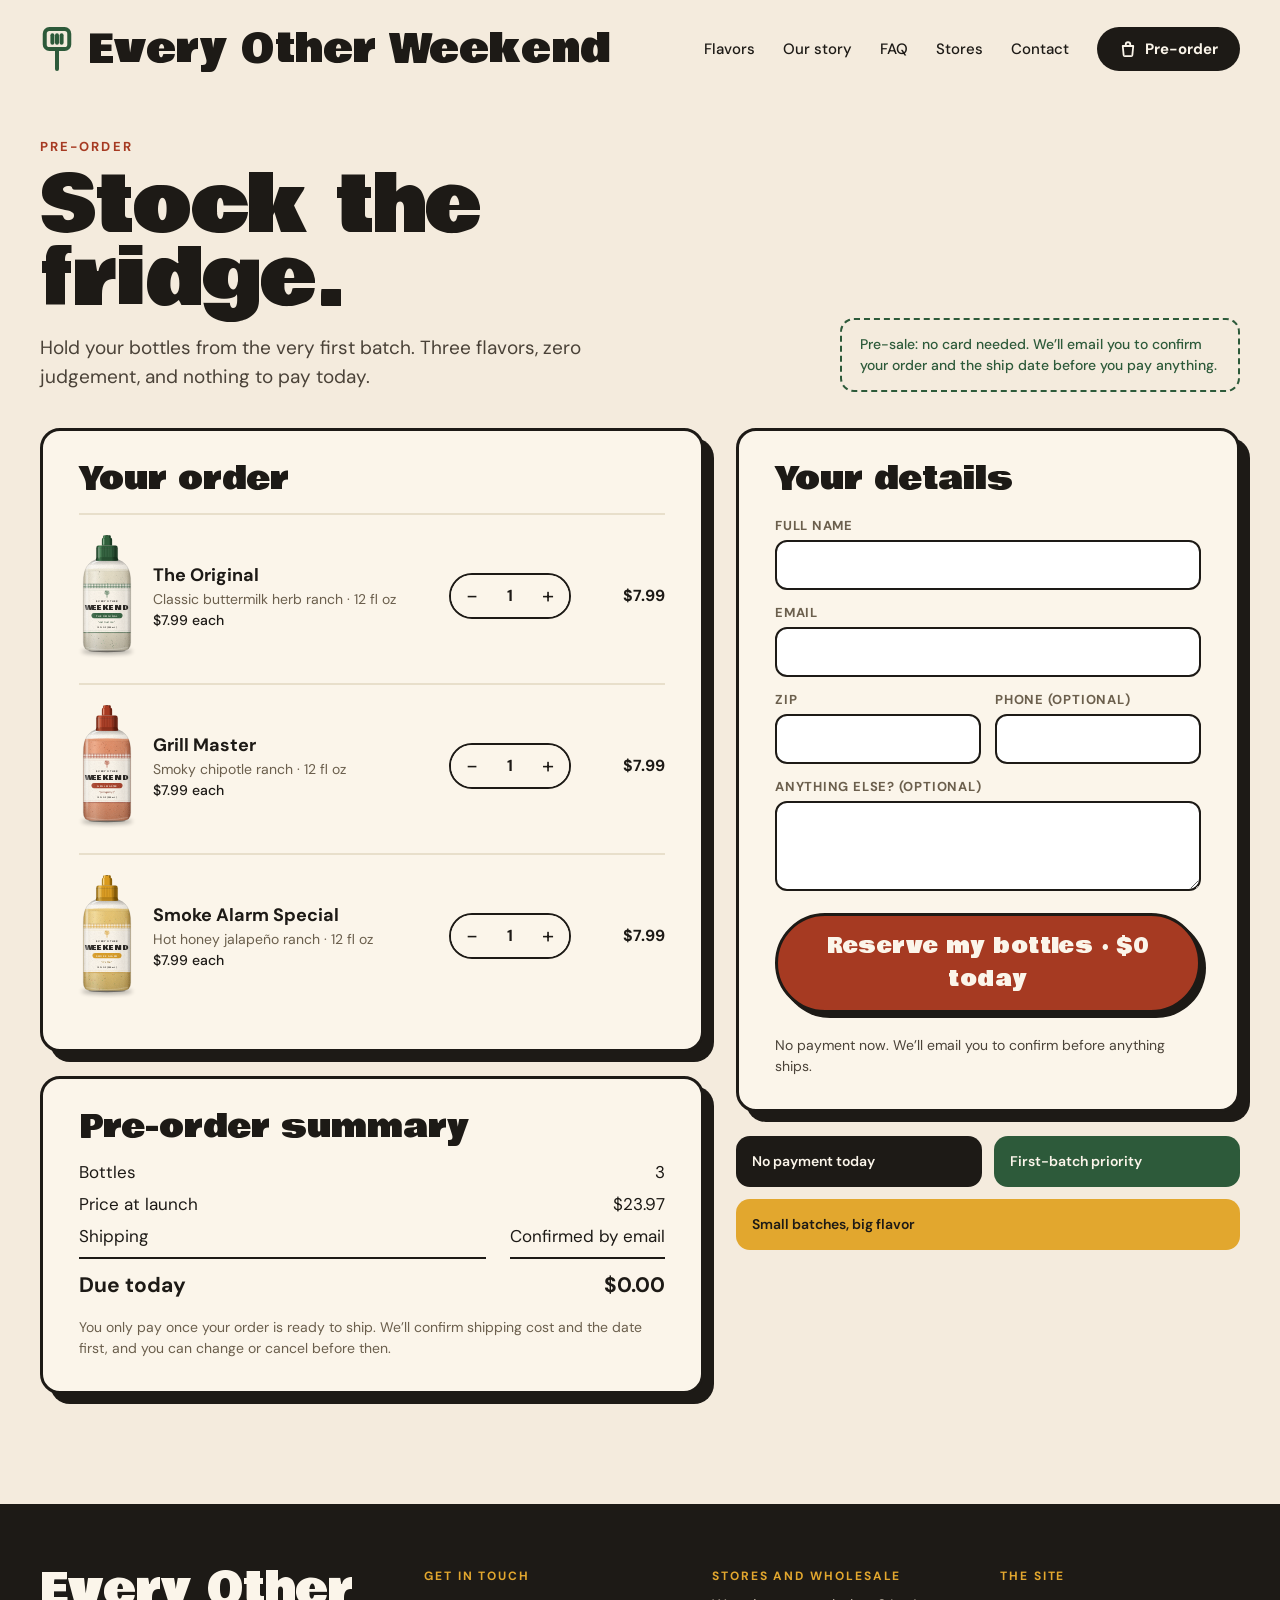
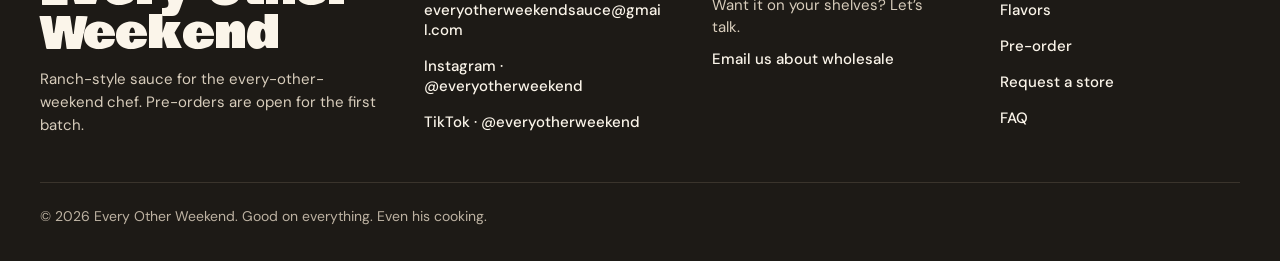
==== preorder.html @ 279afe62 "Add Every Other Weekend pre-sale website Static home, pre-order and request-a-store pages. Forms sen" ====
<!doctype html>
<html lang="en">
<head>
<meta charset="utf-8">
<meta name="viewport" content="width=device-width, initial-scale=1">
<title>Pre-order — Every Other Weekend</title>
<meta name="description" content="Every Other Weekend: a ranch-style sauce for the every-other-weekend chef. Three flavors, pre-orders open.">
<meta property="og:title" content="Pre-order — Every Other Weekend">
<meta property="og:description" content="Every Other Weekend: a ranch-style sauce for the every-other-weekend chef. Three flavors, pre-orders open.">
<meta property="og:type" content="website">
<meta name="theme-color" content="#F4EBDD">
<link rel="preconnect" href="https://fonts.googleapis.com">
<link rel="preconnect" href="https://fonts.gstatic.com" crossorigin="anonymous">
<link href="https://fonts.googleapis.com/css2?family=Bowlby+One&amp;family=DM+Sans:ital,wght@0,400;0,500;0,700;1,400;1,500&amp;display=swap" rel="stylesheet">
<style>
body{margin:0;background:#F4EBDD}
footer a:hover{text-decoration:underline}
a{color:#1D1A16}a:hover{color:#A63A22}
input:focus,button:focus-visible,a:focus-visible{outline:3px solid #1D1A16;outline-offset:3px}
.cta{transition:transform .2s ease,box-shadow .2s ease}
.cta:hover{transform:translateY(-2px)}
@media (prefers-reduced-motion:reduce){.cta{transition:none}}
.opt{transition:transform .2s ease,box-shadow .2s ease,border-color .2s ease}
.opt:hover{transform:translateY(-2px)}
.step{width:42px;height:42px;border:0;background:#FBF5EA;font:inherit;font-size:22px;line-height:1;cursor:pointer;color:#1D1A16}
.step:hover{background:#EFE5D2}
.field{display:flex;flex-direction:column;gap:6px;min-width:0}
.field span{font-size:13px;font-weight:700;letter-spacing:.06em;text-transform:uppercase;color:#6B5F4D}
.field textarea{min-height:90px;padding:12px 16px;border:2px solid #1D1A16;border-radius:12px;background:#FFFFFF;font:inherit;font-size:16px;color:#1D1A16;width:100%;box-sizing:border-box;resize:vertical}
.field input{min-height:50px;padding:0 16px;border:2px solid #1D1A16;border-radius:12px;background:#FFFFFF;font:inherit;font-size:16px;color:#1D1A16;width:100%;box-sizing:border-box}
@media (prefers-reduced-motion:reduce){.opt{transition:none}}
</style>
<style>[data-if]{display:contents}[data-if][hidden],[data-fallback][hidden]{display:none!important}button[disabled]{cursor:progress}</style>
</head>
<body>
<div data-eow style="font-family: 'DM Sans', system-ui, sans-serif; color: #1D1A16; background: #F4EBDD; width: 100%; overflow-x: hidden">
<header style="background: #F4EBDD">
<nav aria-label="Main" style="max-width: 1200px; margin: 0 auto; padding: 26px 24px; display: flex; flex-wrap: wrap; align-items: center; justify-content: space-between; gap: 16px">
<a href="index.html" style="text-decoration: none; display: flex; align-items: center; gap: 14px">
<svg width="34" height="46" viewBox="0 0 22 30" aria-hidden="true" fill="none" stroke="#2D5A3A" stroke-width="2.6" stroke-linecap="round"><rect x="3" y="2" width="16" height="13" rx="3"></rect><line x1="8" y1="6" x2="8" y2="11"></line><line x1="11" y1="6" x2="11" y2="11"></line><line x1="14" y1="6" x2="14" y2="11"></line><line x1="11" y1="15" x2="11" y2="28"></line></svg>
<span style="font-family: 'Bowlby One', 'Arial Black', sans-serif; font-size: clamp(26px, 3.2vw, 40px); line-height: 1; letter-spacing: 0.01em; color: #1D1A16">Every Other Weekend</span>
</a>
<div style="display: flex; flex-wrap: wrap; align-items: center; gap: 8px 28px; font-weight: 500; font-size: 15px">
<a href="index.html#flavors" style="text-decoration: none; padding: 10px 0">Flavors</a><a href="index.html#story" style="text-decoration: none; padding: 10px 0">Our story</a><a href="index.html#faq" style="text-decoration: none; padding: 10px 0">FAQ</a><a href="stores.html" style="text-decoration: none; padding: 10px 0">Stores</a><a href="index.html#contact" style="text-decoration: none; padding: 10px 0">Contact</a>
<a href="preorder.html" class="cta" style="text-decoration: none; display: inline-flex; align-items: center; gap: 8px; min-height: 44px; box-sizing: border-box; padding: 10px 22px; background: #1D1A16; color: #FBF5EA; border-radius: 999px; font-weight: 700"><svg width="18" height="18" viewBox="0 0 24 24" aria-hidden="true" fill="none" stroke="currentColor" stroke-width="2.4" stroke-linecap="round" stroke-linejoin="round"><path d="M5 8h14l-1.2 12.2a1.5 1.5 0 0 1-1.5 1.3H7.7a1.5 1.5 0 0 1-1.5-1.3z"></path><path d="M9 8V6a3 3 0 0 1 6 0v2"></path></svg>Pre-order</a>
</div>
</nav>
</header>
<section style="max-width: 1200px; margin: 0 auto; padding: 40px 24px 24px; display: flex; flex-wrap: wrap; align-items: flex-end; justify-content: space-between; gap: 24px 40px">
<div style="flex: 1 1 520px; min-width: 0; display: flex; flex-direction: column; gap: 16px">
<p style="margin: 0; font-size: 13px; font-weight: 700; letter-spacing: 0.16em; text-transform: uppercase; color: #A63A22">Pre-order</p>
<h1 style="margin: 0; font-family: 'Bowlby One', 'Arial Black', sans-serif; font-weight: 400; font-size: clamp(48px, 6vw, 84px); line-height: 0.95; letter-spacing: -0.01em">Stock the fridge.</h1>
<p style="margin: 0; font-size: 19px; line-height: 1.55; color: #4A4238; max-width: 34rem">Hold your bottles from the very first batch. Three flavors, zero judgement, and nothing to pay today.</p>
</div>
<p style="margin: 0; flex: 0 1 360px; padding: 14px 18px; border: 2px dashed #2D5A3A; border-radius: 14px; font-size: 14px; line-height: 1.5; color: #2D5A3A; font-weight: 500">Pre-sale: no card needed. We’ll email you to confirm your order and the ship date before you pay anything.</p>
</section>

<div data-if="placed">
<section style="max-width: 780px; margin: 0 auto; padding: 24px 24px 120px">
<div style="background: #FBF5EA; border: 3px solid #1D1A16; border-radius: 20px; box-shadow: 10px 10px 0 #1D1A16; padding: 48px 40px; display: flex; flex-direction: column; align-items: center; gap: 18px; text-align: center">
<span style="width: 72px; height: 72px; border-radius: 50%; background: #2D5A3A; display: grid; place-items: center"><svg width="36" height="36" viewBox="0 0 24 24" aria-hidden="true" fill="none" stroke="#FBF5EA" stroke-width="3" stroke-linecap="round" stroke-linejoin="round"><path d="M5 12.5l4.5 4.5L19 7.5"></path></svg></span>
<p style="margin: 0; font-size: 13px; font-weight: 700; letter-spacing: 0.16em; text-transform: uppercase; color: #A63A22">Pre-order <span data-t="orderNo"></span></p>
<h2 style="margin: 0; font-family: 'Bowlby One', 'Arial Black', sans-serif; font-weight: 400; font-size: clamp(36px, 4.6vw, 56px); line-height: 1">Your bottles are on hold.</h2>
<p style="margin: 0; font-size: 18px; line-height: 1.6; color: #4A4238; max-width: 34rem">We’re holding <span data-t="summary"></span> for you<span data-t="nComma"></span>. We’ll email you to confirm your order and ship date before you pay anything.</p>
<p style="margin: 0; font-size: 22px; font-weight: 700; font-variant-numeric: tabular-nums"><span data-t="subtotal"></span> at launch · $0.00 today</p>
<p style="margin: 0; font-size: 16px; line-height: 1.6; color: #4A4238; max-width: 34rem">Questions? Email <a href="mailto:everyotherweekendsauce@gmail.com?subject=Pre-order" style="font-weight: 700; overflow-wrap: anywhere">everyotherweekendsauce@gmail.com</a> with what you’d like, or DM <a href="https://www.instagram.com/everyotherweekend/" target="_blank" rel="noopener" style="font-weight: 700">@everyotherweekend</a>.</p>
<div style="display: flex; flex-wrap: wrap; justify-content: center; gap: 12px; padding-top: 8px">
<button type="button" data-click="editOrder" style="display: inline-flex; align-items: center; justify-content: center; min-height: 48px; padding: 10px 24px; box-sizing: border-box; border: 2px solid #1D1A16; border-radius: 999px; background: transparent; color: #1D1A16; font: inherit; font-weight: 700; font-size: 16px; text-decoration: none; cursor: pointer">Change my order</button>
<a href="index.html" class="cta" style="display: inline-flex; align-items: center; justify-content: center; min-height: 48px; padding: 10px 24px; box-sizing: border-box; border: 2px solid #1D1A16; border-radius: 999px; background: transparent; color: #1D1A16; font: inherit; font-weight: 700; font-size: 16px; text-decoration: none; cursor: pointer">Back to the sauces</a>
</div>
</div>
</section>
</div>

<div data-if="notPlaced">
<section style="max-width: 1200px; margin: 0 auto; padding: 12px 24px 110px; display: flex; flex-wrap: wrap; gap: 32px; align-items: flex-start">
<div style="flex: 1 1 560px; min-width: 0; display: flex; flex-direction: column; gap: 24px">

<div style="background: #FBF5EA; border: 3px solid #1D1A16; border-radius: 20px; box-shadow: 10px 10px 0 #1D1A16; padding: 32px 36px; display: flex; flex-direction: column; gap: 6px">
<h2 style="margin: 0 0 12px; font-family: 'Bowlby One', 'Arial Black', sans-serif; font-weight: 400; font-size: 32px; line-height: 1">Your order</h2>
<div data-if="empty"><p style="margin: 0; padding: 18px 0; font-size: 17px; color: #4A4238; border-top: 2px solid #E8DFCB">Your cart is empty. Add a flavor below and we’ll take it from there.</p></div>
<div data-if="has1">
<div style="display: flex; flex-wrap: wrap; gap: 18px; align-items: center; padding: 18px 0; border-top: 2px solid #E8DFCB">
<div style="flex: none; width: 56px"><svg width="56" height="121" viewBox="0 0 240 520" role="img" aria-label="Every Other Weekend The Original bottle" style="overflow: visible">
<defs>
<linearGradient id="capc1" x1="0" x2="1"><stop offset="0" stop-color="#1A3A23"></stop><stop offset="0.16" stop-color="#4E8A5C"></stop><stop offset="0.3" stop-color="#2F5E3B"></stop><stop offset="0.7" stop-color="#2F5E3B"></stop><stop offset="0.86" stop-color="#1A3A23"></stop><stop offset="1" stop-color="#1A3A23"></stop></linearGradient>
<linearGradient id="sauc1" x1="0" x2="1"><stop offset="0" stop-color="#B5AA8C"></stop><stop offset="0.13" stop-color="#E3DBC3"></stop><stop offset="0.28" stop-color="#F4EFE0"></stop><stop offset="0.48" stop-color="#E3DBC3"></stop><stop offset="0.8" stop-color="#E3DBC3"></stop><stop offset="1" stop-color="#B5AA8C"></stop></linearGradient>
<linearGradient id="sauvc1" x1="0" x2="0" y1="0" y2="1"><stop offset="0" stop-color="#000000" stop-opacity="0"></stop><stop offset="0.72" stop-color="#000000" stop-opacity="0.05"></stop><stop offset="1" stop-color="#000000" stop-opacity="0.2"></stop></linearGradient>
<linearGradient id="airc1" x1="0" x2="1"><stop offset="0" stop-color="#FFFFFF" stop-opacity="0.26"></stop><stop offset="0.28" stop-color="#FFFFFF" stop-opacity="0.4"></stop><stop offset="0.55" stop-color="#FFFFFF" stop-opacity="0.08"></stop><stop offset="1" stop-color="#FFFFFF" stop-opacity="0.22"></stop></linearGradient>
<linearGradient id="curvec1" x1="0" x2="1"><stop offset="0" stop-color="#000000" stop-opacity="0.36"></stop><stop offset="0.1" stop-color="#000000" stop-opacity="0.08"></stop><stop offset="0.22" stop-color="#FFFFFF" stop-opacity="0.06"></stop><stop offset="0.34" stop-color="#FFFFFF" stop-opacity="0"></stop><stop offset="0.6" stop-color="#000000" stop-opacity="0"></stop><stop offset="0.86" stop-color="#000000" stop-opacity="0.09"></stop><stop offset="1" stop-color="#000000" stop-opacity="0.44"></stop></linearGradient>
<linearGradient id="hic1" x1="0" x2="0" y1="0" y2="1"><stop offset="0" stop-color="#FFFFFF" stop-opacity="0"></stop><stop offset="0.12" stop-color="#FFFFFF" stop-opacity="0.85"></stop><stop offset="0.8" stop-color="#FFFFFF" stop-opacity="0.55"></stop><stop offset="1" stop-color="#FFFFFF" stop-opacity="0"></stop></linearGradient>
<linearGradient id="capshc1" x1="0" x2="0" y1="0" y2="1"><stop offset="0" stop-color="#000000" stop-opacity="0.34"></stop><stop offset="1" stop-color="#000000" stop-opacity="0"></stop></linearGradient>
<linearGradient id="labc1" x1="0" x2="1"><stop offset="0" stop-color="#000000" stop-opacity="0.2"></stop><stop offset="0.09" stop-color="#000000" stop-opacity="0"></stop><stop offset="0.88" stop-color="#000000" stop-opacity="0"></stop><stop offset="1" stop-color="#000000" stop-opacity="0.24"></stop></linearGradient>
<pattern id="gingc1" width="12" height="12" patternUnits="userSpaceOnUse"><rect width="12" height="12" fill="#FBF5EA"></rect><rect width="6" height="12" fill="#2F5E3B" opacity="0.45"></rect><rect width="12" height="6" fill="#2F5E3B" opacity="0.45"></rect></pattern>
<clipPath id="bodyc1"><path d="M86 112 L154 112 C206 120 222 160 222 212 L222 470 Q222 506 186 506 L54 506 Q18 506 18 470 L18 212 C18 160 34 120 86 112 Z"></path></clipPath>
<filter id="shc1" x="-50%" y="-50%" width="200%" height="200%"><feGaussianBlur stdDeviation="9"></feGaussianBlur></filter>
<filter id="sh2c1" x="-50%" y="-50%" width="200%" height="200%"><feGaussianBlur stdDeviation="3"></feGaussianBlur></filter>
<filter id="grainc1" x="0" y="0" width="100%" height="100%"><feTurbulence type="fractalNoise" baseFrequency="0.9" numOctaves="2" seed="7"></feTurbulence><feColorMatrix type="saturate" values="0"></feColorMatrix><feComponentTransfer><feFuncA type="linear" slope="0.16"></feFuncA></feComponentTransfer></filter>
</defs>
<ellipse cx="120" cy="509" rx="110" ry="12" fill="#000000" opacity="0.3" filter="url(#shc1)"></ellipse>
<ellipse cx="120" cy="506" rx="80" ry="6" fill="#000000" opacity="0.42" filter="url(#sh2c1)"></ellipse>
<g clip-path="url(#bodyc1)">
<rect x="0" y="100" width="240" height="420" fill="url(#airc1)"></rect>
<rect x="0" y="158" width="240" height="362" fill="url(#sauc1)"></rect>
<rect x="0" y="158" width="240" height="362" fill="url(#sauvc1)"></rect>
<ellipse cx="97.7" cy="220.1" rx="1.3" ry="0.8" transform="rotate(36 97.7 220.1)" fill="#5E8A69" opacity="0.6"></ellipse><ellipse cx="159.7" cy="211.5" rx="1.6" ry="0.8" transform="rotate(-44 159.7 211.5)" fill="#5E8A69" opacity="0.56"></ellipse><ellipse cx="37.2" cy="496.5" rx="1.3" ry="0.7" transform="rotate(-38 37.2 496.5)" fill="#5E8A69" opacity="0.36"></ellipse><ellipse cx="76.2" cy="484.2" rx="1.3" ry="1.0" transform="rotate(61 76.2 484.2)" fill="#5E8A69" opacity="0.55"></ellipse><ellipse cx="107.8" cy="473.5" rx="1.8" ry="1.2" transform="rotate(51 107.8 473.5)" fill="#5E8A69" opacity="0.61"></ellipse><ellipse cx="125.5" cy="200.7" rx="1.1" ry="0.8" transform="rotate(50 125.5 200.7)" fill="#5E8A69" opacity="0.62"></ellipse><ellipse cx="148.2" cy="494.0" rx="2.1" ry="1.4" transform="rotate(-31 148.2 494.0)" fill="#5E8A69" opacity="0.59"></ellipse><ellipse cx="160.3" cy="446.2" rx="1.4" ry="0.8" transform="rotate(-53 160.3 446.2)" fill="#5E8A69" opacity="0.56"></ellipse><ellipse cx="36.4" cy="452.9" rx="1.4" ry="0.9" transform="rotate(30 36.4 452.9)" fill="#5E8A69" opacity="0.35"></ellipse><ellipse cx="185.5" cy="191.8" rx="1.6" ry="1.0" transform="rotate(30 185.5 191.8)" fill="#5E8A69" opacity="0.45"></ellipse><ellipse cx="140.6" cy="472.9" rx="1.2" ry="0.7" transform="rotate(-14 140.6 472.9)" fill="#5E8A69" opacity="0.6"></ellipse><ellipse cx="159.1" cy="476.6" rx="2.2" ry="1.5" transform="rotate(-60 159.1 476.6)" fill="#5E8A69" opacity="0.56"></ellipse><ellipse cx="84.7" cy="176.0" rx="1.6" ry="1.2" transform="rotate(23 84.7 176.0)" fill="#5E8A69" opacity="0.57"></ellipse><ellipse cx="46.6" cy="492.1" rx="2.3" ry="1.5" transform="rotate(43 46.6 492.1)" fill="#5E8A69" opacity="0.41"></ellipse><ellipse cx="114.4" cy="207.1" rx="1.3" ry="1.0" transform="rotate(47 114.4 207.1)" fill="#5E8A69" opacity="0.62"></ellipse><ellipse cx="122.0" cy="217.9" rx="2.4" ry="1.5" transform="rotate(16 122.0 217.9)" fill="#5E8A69" opacity="0.62"></ellipse><ellipse cx="67.3" cy="220.4" rx="1.7" ry="1.3" transform="rotate(60 67.3 220.4)" fill="#5E8A69" opacity="0.51"></ellipse><ellipse cx="104.6" cy="462.9" rx="2.1" ry="1.6" transform="rotate(40 104.6 462.9)" fill="#5E8A69" opacity="0.61"></ellipse><ellipse cx="210.0" cy="185.6" rx="1.5" ry="1.1" transform="rotate(-62 210.0 185.6)" fill="#5E8A69" opacity="0.31"></ellipse><ellipse cx="87.3" cy="189.0" rx="2.2" ry="1.2" transform="rotate(-10 87.3 189.0)" fill="#5E8A69" opacity="0.58"></ellipse><ellipse cx="64.3" cy="469.0" rx="1.1" ry="0.7" transform="rotate(46 64.3 469.0)" fill="#5E8A69" opacity="0.5"></ellipse><ellipse cx="68.1" cy="466.7" rx="1.1" ry="0.8" transform="rotate(-66 68.1 466.7)" fill="#5E8A69" opacity="0.52"></ellipse><ellipse cx="117.1" cy="444.2" rx="1.7" ry="1.0" transform="rotate(43 117.1 444.2)" fill="#5E8A69" opacity="0.62"></ellipse><ellipse cx="114.4" cy="489.5" rx="1.7" ry="0.8" transform="rotate(37 114.4 489.5)" fill="#5E8A69" opacity="0.62"></ellipse><ellipse cx="66.4" cy="445.4" rx="1.4" ry="0.8" transform="rotate(34 66.4 445.4)" fill="#5E8A69" opacity="0.51"></ellipse><ellipse cx="95.5" cy="474.5" rx="2.2" ry="1.3" transform="rotate(66 95.5 474.5)" fill="#5E8A69" opacity="0.6"></ellipse><ellipse cx="72.3" cy="487.4" rx="1.5" ry="0.8" transform="rotate(10 72.3 487.4)" fill="#3A5A40" opacity="0.53"></ellipse><ellipse cx="64.2" cy="455.6" rx="1.6" ry="1.0" transform="rotate(60 64.2 455.6)" fill="#3A5A40" opacity="0.5"></ellipse><ellipse cx="198.1" cy="231.3" rx="2.0" ry="1.5" transform="rotate(-63 198.1 231.3)" fill="#3A5A40" opacity="0.38"></ellipse><ellipse cx="53.6" cy="441.8" rx="2.0" ry="1.0" transform="rotate(-24 53.6 441.8)" fill="#3A5A40" opacity="0.45"></ellipse><ellipse cx="146.9" cy="483.9" rx="2.4" ry="1.8" transform="rotate(5 146.9 483.9)" fill="#3A5A40" opacity="0.59"></ellipse><ellipse cx="180.3" cy="197.5" rx="1.4" ry="1.1" transform="rotate(-2 180.3 197.5)" fill="#3A5A40" opacity="0.48"></ellipse><ellipse cx="35.4" cy="176.8" rx="2.1" ry="1.4" transform="rotate(-26 35.4 176.8)" fill="#3A5A40" opacity="0.34"></ellipse><ellipse cx="140.3" cy="460.1" rx="1.9" ry="1.2" transform="rotate(60 140.3 460.1)" fill="#3A5A40" opacity="0.6"></ellipse><ellipse cx="193.7" cy="487.4" rx="2.1" ry="1.0" transform="rotate(55 193.7 487.4)" fill="#3A5A40" opacity="0.41"></ellipse><ellipse cx="143.1" cy="487.5" rx="2.3" ry="1.1" transform="rotate(-38 143.1 487.5)" fill="#3A5A40" opacity="0.6"></ellipse><ellipse cx="133.6" cy="480.2" rx="1.9" ry="1.3" transform="rotate(-64 133.6 480.2)" fill="#3A5A40" opacity="0.61"></ellipse><ellipse cx="26.8" cy="495.3" rx="1.5" ry="1.1" transform="rotate(55 26.8 495.3)" fill="#3A5A40" opacity="0.28"></ellipse><ellipse cx="161.5" cy="182.0" rx="1.2" ry="0.9" transform="rotate(50 161.5 182.0)" fill="#2B2B2B" opacity="0.55"></ellipse><ellipse cx="192.3" cy="215.0" rx="1.9" ry="1.3" transform="rotate(35 192.3 215.0)" fill="#2B2B2B" opacity="0.42"></ellipse><ellipse cx="143.2" cy="473.2" rx="2.1" ry="1.3" transform="rotate(-48 143.2 473.2)" fill="#2B2B2B" opacity="0.6"></ellipse><ellipse cx="197.7" cy="452.7" rx="1.6" ry="0.9" transform="rotate(49 197.7 452.7)" fill="#2B2B2B" opacity="0.39"></ellipse><ellipse cx="87.6" cy="166.8" rx="2.4" ry="1.6" transform="rotate(-67 87.6 166.8)" fill="#2B2B2B" opacity="0.58"></ellipse><ellipse cx="84.4" cy="452.4" rx="2.4" ry="1.1" transform="rotate(-6 84.4 452.4)" fill="#2B2B2B" opacity="0.57"></ellipse><ellipse cx="143.4" cy="465.8" rx="1.5" ry="0.8" transform="rotate(-64 143.4 465.8)" fill="#2B2B2B" opacity="0.6"></ellipse><ellipse cx="143.5" cy="461.1" rx="1.1" ry="0.6" transform="rotate(-47 143.5 461.1)" fill="#2B2B2B" opacity="0.6"></ellipse>
<ellipse cx="120" cy="158" rx="126" ry="6" fill="#EEE8D4"></ellipse>
<path d="M-6 158 A126 6 0 0 0 246 158" fill="none" stroke="#000000" stroke-opacity="0.14" stroke-width="1.5"></path>
<path d="M-6 158 A126 6 0 0 1 246 158" fill="none" stroke="#FFFFFF" stroke-opacity="0.55" stroke-width="1.5"></path>
<rect x="0" y="218" width="240" height="20" fill="url(#gingc1)"></rect>
<rect x="0" y="217" width="240" height="1.2" fill="#000000" opacity="0.16"></rect>
<rect x="0" y="237" width="240" height="1.4" fill="#000000" opacity="0.2"></rect>
<rect x="0" y="238" width="240" height="190" fill="#FBF5EA"></rect>
<rect x="0" y="426" width="240" height="3" fill="#2F5E3B" opacity="0.85"></rect>
<rect x="0" y="428.6" width="240" height="1.6" fill="#000000" opacity="0.22"></rect>
<rect x="12" y="246" width="216" height="174" rx="3" fill="none" stroke="#2F5E3B" stroke-opacity="0.32" stroke-width="1"></rect>
<rect x="212.5" y="238" width="1.3" height="190" fill="#000000" opacity="0.13"></rect>
<rect x="213.8" y="238" width="1.2" height="190" fill="#FFFFFF" opacity="0.4"></rect>
<g transform="translate(120 262)" fill="none" stroke="#2F5E3B" stroke-width="2.4" stroke-linecap="round"><rect x="-8" y="-12" width="16" height="13" rx="3"></rect><line x1="-3" y1="-8" x2="-3" y2="-3"></line><line x1="0" y1="-8" x2="0" y2="-3"></line><line x1="3" y1="-8" x2="3" y2="-3"></line><line x1="0" y1="1" x2="0" y2="14"></line></g>
<text x="120" y="298" text-anchor="middle" font-family="DM Sans, sans-serif" font-weight="700" font-size="10" letter-spacing="3" fill="#1D1A16">EVERY OTHER</text>
<text x="120" y="332" text-anchor="middle" font-family="Bowlby One, Arial Black, sans-serif" font-size="31" fill="#1D1A16">WEEKEND</text>
<rect x="53.2" y="344" width="133.6" height="22" rx="11" fill="#2F5E3B"></rect>
<text x="120" y="359.5" text-anchor="middle" font-family="DM Sans, sans-serif" font-weight="700" font-size="10" letter-spacing="1.6" fill="#FBF5EA">THE ORIGINAL</text>
<text x="120" y="385" text-anchor="middle" font-family="DM Sans, sans-serif" font-style="italic" font-size="10.5" fill="#1A3A23">“Just trust me.”</text>
<text x="120" y="408" text-anchor="middle" font-family="DM Sans, sans-serif" font-weight="700" font-size="8.5" letter-spacing="1.2" fill="#1D1A16">12 FL OZ (355 mL)</text>
<rect x="0" y="238" width="240" height="190" fill="url(#labc1)"></rect>
<rect x="0" y="112" width="240" height="28" fill="url(#capshc1)"></rect>
<rect x="0" y="100" width="240" height="420" fill="url(#curvec1)"></rect>
<rect x="0" y="100" width="240" height="420" fill="#000000" filter="url(#grainc1)"></rect>
<rect x="27" y="128" width="13" height="366" rx="6.5" fill="url(#hic1)" opacity="0.3"></rect>
<rect x="32" y="136" width="4" height="350" rx="2" fill="url(#hic1)" opacity="0.6"></rect>
<rect x="199" y="186" width="6" height="268" rx="3" fill="url(#hic1)" opacity="0.28"></rect>
<path d="M58 130 C78 118 100 115 122 115" fill="none" stroke="#FFFFFF" stroke-opacity="0.78" stroke-width="5" stroke-linecap="round"></path>
<path d="M32 492 Q120 512 208 492" fill="none" stroke="#FFFFFF" stroke-opacity="0.2" stroke-width="4" stroke-linecap="round"></path>
</g>
<path d="M86 112 L154 112 C206 120 222 160 222 212 L222 470 Q222 506 186 506 L54 506 Q18 506 18 470 L18 212 C18 160 34 120 86 112 Z" fill="none" stroke="#000000" stroke-opacity="0.26" stroke-width="1.5"></path>
<path d="M98 54 L98 30 Q98 18 110 18 L130 18 Q142 18 142 30 L142 54 Z" fill="url(#capc1)"></path>
<rect x="104" y="10" width="32" height="12" rx="4" fill="url(#capc1)"></rect>
<ellipse cx="120" cy="10.5" rx="7" ry="2" fill="#000000" opacity="0.45"></ellipse>
<rect x="104" y="24" width="4" height="26" rx="2" fill="#FFFFFF" opacity="0.4"></rect>
<rect x="74" y="54" width="92" height="64" rx="10" fill="url(#capc1)"></rect>
<rect x="81" y="60" width="1.6" height="42" fill="#000000" opacity="0.16"></rect><rect x="83.2" y="60" width="1.2" height="42" fill="#FFFFFF" opacity="0.14"></rect><rect x="88" y="60" width="1.6" height="42" fill="#000000" opacity="0.16"></rect><rect x="90.2" y="60" width="1.2" height="42" fill="#FFFFFF" opacity="0.14"></rect><rect x="95" y="60" width="1.6" height="42" fill="#000000" opacity="0.16"></rect><rect x="97.2" y="60" width="1.2" height="42" fill="#FFFFFF" opacity="0.14"></rect><rect x="102" y="60" width="1.6" height="42" fill="#000000" opacity="0.16"></rect><rect x="104.2" y="60" width="1.2" height="42" fill="#FFFFFF" opacity="0.14"></rect><rect x="109" y="60" width="1.6" height="42" fill="#000000" opacity="0.16"></rect><rect x="111.2" y="60" width="1.2" height="42" fill="#FFFFFF" opacity="0.14"></rect><rect x="116" y="60" width="1.6" height="42" fill="#000000" opacity="0.16"></rect><rect x="118.2" y="60" width="1.2" height="42" fill="#FFFFFF" opacity="0.14"></rect><rect x="123" y="60" width="1.6" height="42" fill="#000000" opacity="0.16"></rect><rect x="125.2" y="60" width="1.2" height="42" fill="#FFFFFF" opacity="0.14"></rect><rect x="130" y="60" width="1.6" height="42" fill="#000000" opacity="0.16"></rect><rect x="132.2" y="60" width="1.2" height="42" fill="#FFFFFF" opacity="0.14"></rect><rect x="137" y="60" width="1.6" height="42" fill="#000000" opacity="0.16"></rect><rect x="139.2" y="60" width="1.2" height="42" fill="#FFFFFF" opacity="0.14"></rect><rect x="144" y="60" width="1.6" height="42" fill="#000000" opacity="0.16"></rect><rect x="146.2" y="60" width="1.2" height="42" fill="#FFFFFF" opacity="0.14"></rect><rect x="151" y="60" width="1.6" height="42" fill="#000000" opacity="0.16"></rect><rect x="153.2" y="60" width="1.2" height="42" fill="#FFFFFF" opacity="0.14"></rect><rect x="158" y="60" width="1.6" height="42" fill="#000000" opacity="0.16"></rect><rect x="160.2" y="60" width="1.2" height="42" fill="#FFFFFF" opacity="0.14"></rect>
<rect x="74" y="54" width="92" height="64" rx="10" fill="none" stroke="#000000" stroke-opacity="0.22" stroke-width="1"></rect>
<rect x="74" y="104" width="92" height="14" rx="4" fill="#000000" opacity="0.2"></rect>
<rect x="72" y="110" width="96" height="9" rx="3" fill="url(#capc1)"></rect>
<rect x="72" y="110" width="96" height="9" rx="3" fill="#000000" opacity="0.14"></rect>
<rect x="74" y="66" width="92" height="2" fill="#000000" opacity="0.24"></rect>
<rect x="74" y="68" width="92" height="1" fill="#FFFFFF" opacity="0.2"></rect>
<path d="M98 54 L142 54" stroke="#000000" stroke-opacity="0.28" stroke-width="1.5"></path>
<rect x="82" y="60" width="6" height="50" rx="3" fill="#FFFFFF" opacity="0.3"></rect>
</svg></div>
<div style="flex: 1 1 200px; min-width: 0; display: flex; flex-direction: column; gap: 3px">
<p style="margin: 0; font-size: 18px; font-weight: 700">The Original</p>
<p style="margin: 0; font-size: 14px; color: #6B5F4D">Classic buttermilk herb ranch · 12 fl oz</p>
<p style="margin: 0; font-size: 14px; font-weight: 500">$7.99 each</p>
</div>
<div style="display: flex; align-items: center; border: 2px solid #1D1A16; border-radius: 999px; overflow: hidden">
<button type="button" class="step" data-click="dec1" aria-label="Fewer The Original">−</button>
<span style="min-width: 34px; text-align: center; font-weight: 700; font-variant-numeric: tabular-nums"><span data-t="q1"></span></span>
<button type="button" class="step" data-click="inc1" aria-label="More The Original">+</button>
</div>
<p style="margin: 0; width: 76px; text-align: end; font-weight: 700; font-variant-numeric: tabular-nums"><span data-t="l1"></span></p>
</div>
</div>
<div data-if="has2">
<div style="display: flex; flex-wrap: wrap; gap: 18px; align-items: center; padding: 18px 0; border-top: 2px solid #E8DFCB">
<div style="flex: none; width: 56px"><svg width="56" height="121" viewBox="0 0 240 520" role="img" aria-label="Every Other Weekend Grill Master bottle" style="overflow: visible">
<defs>
<linearGradient id="capc2" x1="0" x2="1"><stop offset="0" stop-color="#6A2010"></stop><stop offset="0.16" stop-color="#D2603F"></stop><stop offset="0.3" stop-color="#A63A22"></stop><stop offset="0.7" stop-color="#A63A22"></stop><stop offset="0.86" stop-color="#6A2010"></stop><stop offset="1" stop-color="#6A2010"></stop></linearGradient>
<linearGradient id="sauc2" x1="0" x2="1"><stop offset="0" stop-color="#A24B2C"></stop><stop offset="0.13" stop-color="#DF8A63"></stop><stop offset="0.28" stop-color="#F2A985"></stop><stop offset="0.48" stop-color="#DF8A63"></stop><stop offset="0.8" stop-color="#DF8A63"></stop><stop offset="1" stop-color="#A24B2C"></stop></linearGradient>
<linearGradient id="sauvc2" x1="0" x2="0" y1="0" y2="1"><stop offset="0" stop-color="#000000" stop-opacity="0"></stop><stop offset="0.72" stop-color="#000000" stop-opacity="0.05"></stop><stop offset="1" stop-color="#000000" stop-opacity="0.2"></stop></linearGradient>
<linearGradient id="airc2" x1="0" x2="1"><stop offset="0" stop-color="#FFFFFF" stop-opacity="0.26"></stop><stop offset="0.28" stop-color="#FFFFFF" stop-opacity="0.4"></stop><stop offset="0.55" stop-color="#FFFFFF" stop-opacity="0.08"></stop><stop offset="1" stop-color="#FFFFFF" stop-opacity="0.22"></stop></linearGradient>
<linearGradient id="curvec2" x1="0" x2="1"><stop offset="0" stop-color="#000000" stop-opacity="0.36"></stop><stop offset="0.1" stop-color="#000000" stop-opacity="0.08"></stop><stop offset="0.22" stop-color="#FFFFFF" stop-opacity="0.06"></stop><stop offset="0.34" stop-color="#FFFFFF" stop-opacity="0"></stop><stop offset="0.6" stop-color="#000000" stop-opacity="0"></stop><stop offset="0.86" stop-color="#000000" stop-opacity="0.09"></stop><stop offset="1" stop-color="#000000" stop-opacity="0.44"></stop></linearGradient>
<linearGradient id="hic2" x1="0" x2="0" y1="0" y2="1"><stop offset="0" stop-color="#FFFFFF" stop-opacity="0"></stop><stop offset="0.12" stop-color="#FFFFFF" stop-opacity="0.85"></stop><stop offset="0.8" stop-color="#FFFFFF" stop-opacity="0.55"></stop><stop offset="1" stop-color="#FFFFFF" stop-opacity="0"></stop></linearGradient>
<linearGradient id="capshc2" x1="0" x2="0" y1="0" y2="1"><stop offset="0" stop-color="#000000" stop-opacity="0.34"></stop><stop offset="1" stop-color="#000000" stop-opacity="0"></stop></linearGradient>
<linearGradient id="labc2" x1="0" x2="1"><stop offset="0" stop-color="#000000" stop-opacity="0.2"></stop><stop offset="0.09" stop-color="#000000" stop-opacity="0"></stop><stop offset="0.88" stop-color="#000000" stop-opacity="0"></stop><stop offset="1" stop-color="#000000" stop-opacity="0.24"></stop></linearGradient>
<pattern id="gingc2" width="12" height="12" patternUnits="userSpaceOnUse"><rect width="12" height="12" fill="#FBF5EA"></rect><rect width="6" height="12" fill="#A63A22" opacity="0.45"></rect><rect width="12" height="6" fill="#A63A22" opacity="0.45"></rect></pattern>
<clipPath id="bodyc2"><path d="M86 112 L154 112 C206 120 222 160 222 212 L222 470 Q222 506 186 506 L54 506 Q18 506 18 470 L18 212 C18 160 34 120 86 112 Z"></path></clipPath>
<filter id="shc2" x="-50%" y="-50%" width="200%" height="200%"><feGaussianBlur stdDeviation="9"></feGaussianBlur></filter>
<filter id="sh2c2" x="-50%" y="-50%" width="200%" height="200%"><feGaussianBlur stdDeviation="3"></feGaussianBlur></filter>
<filter id="grainc2" x="0" y="0" width="100%" height="100%"><feTurbulence type="fractalNoise" baseFrequency="0.9" numOctaves="2" seed="7"></feTurbulence><feColorMatrix type="saturate" values="0"></feColorMatrix><feComponentTransfer><feFuncA type="linear" slope="0.16"></feFuncA></feComponentTransfer></filter>
</defs>
<ellipse cx="120" cy="509" rx="110" ry="12" fill="#000000" opacity="0.3" filter="url(#shc2)"></ellipse>
<ellipse cx="120" cy="506" rx="80" ry="6" fill="#000000" opacity="0.42" filter="url(#sh2c2)"></ellipse>
<g clip-path="url(#bodyc2)">
<rect x="0" y="100" width="240" height="420" fill="url(#airc2)"></rect>
<rect x="0" y="158" width="240" height="362" fill="url(#sauc2)"></rect>
<rect x="0" y="158" width="240" height="362" fill="url(#sauvc2)"></rect>
<ellipse cx="102.5" cy="169.7" rx="1.6" ry="1.3" transform="rotate(-46 102.5 169.7)" fill="#7A2A12" opacity="0.61"></ellipse><ellipse cx="77.0" cy="231.6" rx="1.8" ry="1.2" transform="rotate(66 77.0 231.6)" fill="#7A2A12" opacity="0.55"></ellipse><ellipse cx="172.7" cy="482.5" rx="2.4" ry="1.3" transform="rotate(66 172.7 482.5)" fill="#7A2A12" opacity="0.51"></ellipse><ellipse cx="126.9" cy="440.2" rx="1.5" ry="0.9" transform="rotate(63 126.9 440.2)" fill="#7A2A12" opacity="0.62"></ellipse><ellipse cx="122.9" cy="199.8" rx="1.8" ry="1.1" transform="rotate(12 122.9 199.8)" fill="#7A2A12" opacity="0.62"></ellipse><ellipse cx="161.7" cy="185.9" rx="2.1" ry="1.3" transform="rotate(-37 161.7 185.9)" fill="#7A2A12" opacity="0.55"></ellipse><ellipse cx="129.3" cy="204.9" rx="2.3" ry="1.6" transform="rotate(34 129.3 204.9)" fill="#7A2A12" opacity="0.62"></ellipse><ellipse cx="162.6" cy="462.3" rx="1.1" ry="0.6" transform="rotate(-63 162.6 462.3)" fill="#7A2A12" opacity="0.55"></ellipse><ellipse cx="95.7" cy="176.7" rx="1.6" ry="0.9" transform="rotate(-66 95.7 176.7)" fill="#7A2A12" opacity="0.6"></ellipse><ellipse cx="169.2" cy="441.3" rx="1.3" ry="1.0" transform="rotate(-37 169.2 441.3)" fill="#7A2A12" opacity="0.53"></ellipse><ellipse cx="57.9" cy="467.5" rx="2.4" ry="1.3" transform="rotate(29 57.9 467.5)" fill="#7A2A12" opacity="0.47"></ellipse><ellipse cx="191.0" cy="466.1" rx="1.9" ry="1.2" transform="rotate(-67 191.0 466.1)" fill="#7A2A12" opacity="0.43"></ellipse><ellipse cx="147.6" cy="462.0" rx="1.0" ry="0.6" transform="rotate(42 147.6 462.0)" fill="#7A2A12" opacity="0.59"></ellipse><ellipse cx="157.0" cy="227.0" rx="2.1" ry="1.0" transform="rotate(29 157.0 227.0)" fill="#7A2A12" opacity="0.57"></ellipse><ellipse cx="49.5" cy="224.0" rx="1.5" ry="0.7" transform="rotate(-61 49.5 224.0)" fill="#7A2A12" opacity="0.43"></ellipse><ellipse cx="30.6" cy="493.1" rx="2.3" ry="1.8" transform="rotate(-12 30.6 493.1)" fill="#7A2A12" opacity="0.31"></ellipse><ellipse cx="103.7" cy="174.7" rx="1.7" ry="0.9" transform="rotate(62 103.7 174.7)" fill="#7A2A12" opacity="0.61"></ellipse><ellipse cx="132.9" cy="458.5" rx="2.3" ry="1.5" transform="rotate(-65 132.9 458.5)" fill="#7A2A12" opacity="0.61"></ellipse><ellipse cx="135.5" cy="218.1" rx="1.4" ry="0.8" transform="rotate(2 135.5 218.1)" fill="#7A2A12" opacity="0.61"></ellipse><ellipse cx="185.5" cy="170.8" rx="2.3" ry="1.3" transform="rotate(46 185.5 170.8)" fill="#7A2A12" opacity="0.45"></ellipse><ellipse cx="124.0" cy="469.4" rx="1.1" ry="0.7" transform="rotate(-70 124.0 469.4)" fill="#7A2A12" opacity="0.62"></ellipse><ellipse cx="181.7" cy="205.8" rx="1.1" ry="0.7" transform="rotate(-61 181.7 205.8)" fill="#7A2A12" opacity="0.47"></ellipse><ellipse cx="52.9" cy="167.7" rx="1.8" ry="1.1" transform="rotate(65 52.9 167.7)" fill="#7A2A12" opacity="0.45"></ellipse><ellipse cx="205.5" cy="228.5" rx="1.0" ry="0.5" transform="rotate(-63 205.5 228.5)" fill="#7A2A12" opacity="0.34"></ellipse><ellipse cx="54.8" cy="225.5" rx="1.7" ry="1.3" transform="rotate(-51 54.8 225.5)" fill="#7A2A12" opacity="0.46"></ellipse><ellipse cx="68.2" cy="182.6" rx="2.2" ry="1.7" transform="rotate(28 68.2 182.6)" fill="#7A2A12" opacity="0.52"></ellipse><ellipse cx="171.2" cy="175.9" rx="1.1" ry="0.6" transform="rotate(-11 171.2 175.9)" fill="#C8502C" opacity="0.52"></ellipse><ellipse cx="48.0" cy="443.6" rx="2.0" ry="1.4" transform="rotate(7 48.0 443.6)" fill="#C8502C" opacity="0.42"></ellipse><ellipse cx="55.7" cy="175.3" rx="1.2" ry="0.8" transform="rotate(-32 55.7 175.3)" fill="#C8502C" opacity="0.46"></ellipse><ellipse cx="169.2" cy="451.1" rx="1.5" ry="0.8" transform="rotate(-9 169.2 451.1)" fill="#C8502C" opacity="0.53"></ellipse><ellipse cx="88.0" cy="189.1" rx="2.1" ry="1.2" transform="rotate(-31 88.0 189.1)" fill="#C8502C" opacity="0.58"></ellipse><ellipse cx="154.1" cy="465.6" rx="1.2" ry="0.6" transform="rotate(20 154.1 465.6)" fill="#C8502C" opacity="0.58"></ellipse><ellipse cx="128.9" cy="208.1" rx="2.4" ry="1.8" transform="rotate(-21 128.9 208.1)" fill="#C8502C" opacity="0.62"></ellipse><ellipse cx="81.4" cy="224.2" rx="1.9" ry="1.3" transform="rotate(-15 81.4 224.2)" fill="#C8502C" opacity="0.56"></ellipse><ellipse cx="29.1" cy="476.8" rx="1.7" ry="1.3" transform="rotate(15 29.1 476.8)" fill="#C8502C" opacity="0.3"></ellipse><ellipse cx="128.7" cy="486.3" rx="1.4" ry="0.8" transform="rotate(3 128.7 486.3)" fill="#C8502C" opacity="0.62"></ellipse><ellipse cx="109.0" cy="191.5" rx="1.8" ry="1.0" transform="rotate(-27 109.0 191.5)" fill="#3A1A0E" opacity="0.62"></ellipse><ellipse cx="179.8" cy="488.1" rx="1.7" ry="1.1" transform="rotate(-8 179.8 488.1)" fill="#3A1A0E" opacity="0.48"></ellipse><ellipse cx="207.6" cy="180.2" rx="2.2" ry="1.1" transform="rotate(-58 207.6 180.2)" fill="#3A1A0E" opacity="0.32"></ellipse><ellipse cx="158.1" cy="204.6" rx="1.9" ry="1.4" transform="rotate(26 158.1 204.6)" fill="#3A1A0E" opacity="0.56"></ellipse><ellipse cx="49.4" cy="198.9" rx="1.5" ry="1.1" transform="rotate(0 49.4 198.9)" fill="#3A1A0E" opacity="0.43"></ellipse><ellipse cx="203.9" cy="180.3" rx="2.0" ry="1.4" transform="rotate(13 203.9 180.3)" fill="#3A1A0E" opacity="0.35"></ellipse><ellipse cx="165.5" cy="442.8" rx="1.9" ry="1.1" transform="rotate(-54 165.5 442.8)" fill="#3A1A0E" opacity="0.54"></ellipse><ellipse cx="115.2" cy="180.2" rx="1.8" ry="0.9" transform="rotate(-13 115.2 180.2)" fill="#3A1A0E" opacity="0.62"></ellipse>
<ellipse cx="120" cy="158" rx="126" ry="6" fill="#E7956C"></ellipse>
<path d="M-6 158 A126 6 0 0 0 246 158" fill="none" stroke="#000000" stroke-opacity="0.14" stroke-width="1.5"></path>
<path d="M-6 158 A126 6 0 0 1 246 158" fill="none" stroke="#FFFFFF" stroke-opacity="0.55" stroke-width="1.5"></path>
<rect x="0" y="218" width="240" height="20" fill="url(#gingc2)"></rect>
<rect x="0" y="217" width="240" height="1.2" fill="#000000" opacity="0.16"></rect>
<rect x="0" y="237" width="240" height="1.4" fill="#000000" opacity="0.2"></rect>
<rect x="0" y="238" width="240" height="190" fill="#FBF5EA"></rect>
<rect x="0" y="426" width="240" height="3" fill="#A63A22" opacity="0.85"></rect>
<rect x="0" y="428.6" width="240" height="1.6" fill="#000000" opacity="0.22"></rect>
<rect x="12" y="246" width="216" height="174" rx="3" fill="none" stroke="#A63A22" stroke-opacity="0.32" stroke-width="1"></rect>
<rect x="212.5" y="238" width="1.3" height="190" fill="#000000" opacity="0.13"></rect>
<rect x="213.8" y="238" width="1.2" height="190" fill="#FFFFFF" opacity="0.4"></rect>
<g transform="translate(120 262)" fill="none" stroke="#A63A22" stroke-width="2.4" stroke-linecap="round"><rect x="-8" y="-12" width="16" height="13" rx="3"></rect><line x1="-3" y1="-8" x2="-3" y2="-3"></line><line x1="0" y1="-8" x2="0" y2="-3"></line><line x1="3" y1="-8" x2="3" y2="-3"></line><line x1="0" y1="1" x2="0" y2="14"></line></g>
<text x="120" y="298" text-anchor="middle" font-family="DM Sans, sans-serif" font-weight="700" font-size="10" letter-spacing="3" fill="#1D1A16">EVERY OTHER</text>
<text x="120" y="332" text-anchor="middle" font-family="Bowlby One, Arial Black, sans-serif" font-size="31" fill="#1D1A16">WEEKEND</text>
<rect x="53.2" y="344" width="133.6" height="22" rx="11" fill="#A63A22"></rect>
<text x="120" y="359.5" text-anchor="middle" font-family="DM Sans, sans-serif" font-weight="700" font-size="10" letter-spacing="1.6" fill="#FBF5EA">GRILL MASTER</text>
<text x="120" y="385" text-anchor="middle" font-family="DM Sans, sans-serif" font-style="italic" font-size="10.5" fill="#6A2010">“(Allegedly.)”</text>
<text x="120" y="408" text-anchor="middle" font-family="DM Sans, sans-serif" font-weight="700" font-size="8.5" letter-spacing="1.2" fill="#1D1A16">12 FL OZ (355 mL)</text>
<rect x="0" y="238" width="240" height="190" fill="url(#labc2)"></rect>
<rect x="0" y="112" width="240" height="28" fill="url(#capshc2)"></rect>
<rect x="0" y="100" width="240" height="420" fill="url(#curvec2)"></rect>
<rect x="0" y="100" width="240" height="420" fill="#000000" filter="url(#grainc2)"></rect>
<rect x="27" y="128" width="13" height="366" rx="6.5" fill="url(#hic2)" opacity="0.3"></rect>
<rect x="32" y="136" width="4" height="350" rx="2" fill="url(#hic2)" opacity="0.6"></rect>
<rect x="199" y="186" width="6" height="268" rx="3" fill="url(#hic2)" opacity="0.28"></rect>
<path d="M58 130 C78 118 100 115 122 115" fill="none" stroke="#FFFFFF" stroke-opacity="0.78" stroke-width="5" stroke-linecap="round"></path>
<path d="M32 492 Q120 512 208 492" fill="none" stroke="#FFFFFF" stroke-opacity="0.2" stroke-width="4" stroke-linecap="round"></path>
</g>
<path d="M86 112 L154 112 C206 120 222 160 222 212 L222 470 Q222 506 186 506 L54 506 Q18 506 18 470 L18 212 C18 160 34 120 86 112 Z" fill="none" stroke="#000000" stroke-opacity="0.26" stroke-width="1.5"></path>
<path d="M98 54 L98 30 Q98 18 110 18 L130 18 Q142 18 142 30 L142 54 Z" fill="url(#capc2)"></path>
<rect x="104" y="10" width="32" height="12" rx="4" fill="url(#capc2)"></rect>
<ellipse cx="120" cy="10.5" rx="7" ry="2" fill="#000000" opacity="0.45"></ellipse>
<rect x="104" y="24" width="4" height="26" rx="2" fill="#FFFFFF" opacity="0.4"></rect>
<rect x="74" y="54" width="92" height="64" rx="10" fill="url(#capc2)"></rect>
<rect x="81" y="60" width="1.6" height="42" fill="#000000" opacity="0.16"></rect><rect x="83.2" y="60" width="1.2" height="42" fill="#FFFFFF" opacity="0.14"></rect><rect x="88" y="60" width="1.6" height="42" fill="#000000" opacity="0.16"></rect><rect x="90.2" y="60" width="1.2" height="42" fill="#FFFFFF" opacity="0.14"></rect><rect x="95" y="60" width="1.6" height="42" fill="#000000" opacity="0.16"></rect><rect x="97.2" y="60" width="1.2" height="42" fill="#FFFFFF" opacity="0.14"></rect><rect x="102" y="60" width="1.6" height="42" fill="#000000" opacity="0.16"></rect><rect x="104.2" y="60" width="1.2" height="42" fill="#FFFFFF" opacity="0.14"></rect><rect x="109" y="60" width="1.6" height="42" fill="#000000" opacity="0.16"></rect><rect x="111.2" y="60" width="1.2" height="42" fill="#FFFFFF" opacity="0.14"></rect><rect x="116" y="60" width="1.6" height="42" fill="#000000" opacity="0.16"></rect><rect x="118.2" y="60" width="1.2" height="42" fill="#FFFFFF" opacity="0.14"></rect><rect x="123" y="60" width="1.6" height="42" fill="#000000" opacity="0.16"></rect><rect x="125.2" y="60" width="1.2" height="42" fill="#FFFFFF" opacity="0.14"></rect><rect x="130" y="60" width="1.6" height="42" fill="#000000" opacity="0.16"></rect><rect x="132.2" y="60" width="1.2" height="42" fill="#FFFFFF" opacity="0.14"></rect><rect x="137" y="60" width="1.6" height="42" fill="#000000" opacity="0.16"></rect><rect x="139.2" y="60" width="1.2" height="42" fill="#FFFFFF" opacity="0.14"></rect><rect x="144" y="60" width="1.6" height="42" fill="#000000" opacity="0.16"></rect><rect x="146.2" y="60" width="1.2" height="42" fill="#FFFFFF" opacity="0.14"></rect><rect x="151" y="60" width="1.6" height="42" fill="#000000" opacity="0.16"></rect><rect x="153.2" y="60" width="1.2" height="42" fill="#FFFFFF" opacity="0.14"></rect><rect x="158" y="60" width="1.6" height="42" fill="#000000" opacity="0.16"></rect><rect x="160.2" y="60" width="1.2" height="42" fill="#FFFFFF" opacity="0.14"></rect>
<rect x="74" y="54" width="92" height="64" rx="10" fill="none" stroke="#000000" stroke-opacity="0.22" stroke-width="1"></rect>
<rect x="74" y="104" width="92" height="14" rx="4" fill="#000000" opacity="0.2"></rect>
<rect x="72" y="110" width="96" height="9" rx="3" fill="url(#capc2)"></rect>
<rect x="72" y="110" width="96" height="9" rx="3" fill="#000000" opacity="0.14"></rect>
<rect x="74" y="66" width="92" height="2" fill="#000000" opacity="0.24"></rect>
<rect x="74" y="68" width="92" height="1" fill="#FFFFFF" opacity="0.2"></rect>
<path d="M98 54 L142 54" stroke="#000000" stroke-opacity="0.28" stroke-width="1.5"></path>
<rect x="82" y="60" width="6" height="50" rx="3" fill="#FFFFFF" opacity="0.3"></rect>
</svg></div>
<div style="flex: 1 1 200px; min-width: 0; display: flex; flex-direction: column; gap: 3px">
<p style="margin: 0; font-size: 18px; font-weight: 700">Grill Master</p>
<p style="margin: 0; font-size: 14px; color: #6B5F4D">Smoky chipotle ranch · 12 fl oz</p>
<p style="margin: 0; font-size: 14px; font-weight: 500">$7.99 each</p>
</div>
<div style="display: flex; align-items: center; border: 2px solid #1D1A16; border-radius: 999px; overflow: hidden">
<button type="button" class="step" data-click="dec2" aria-label="Fewer Grill Master">−</button>
<span style="min-width: 34px; text-align: center; font-weight: 700; font-variant-numeric: tabular-nums"><span data-t="q2"></span></span>
<button type="button" class="step" data-click="inc2" aria-label="More Grill Master">+</button>
</div>
<p style="margin: 0; width: 76px; text-align: end; font-weight: 700; font-variant-numeric: tabular-nums"><span data-t="l2"></span></p>
</div>
</div>
<div data-if="has3">
<div style="display: flex; flex-wrap: wrap; gap: 18px; align-items: center; padding: 18px 0; border-top: 2px solid #E8DFCB">
<div style="flex: none; width: 56px"><svg width="56" height="121" viewBox="0 0 240 520" role="img" aria-label="Every Other Weekend Smoke Alarm bottle" style="overflow: visible">
<defs>
<linearGradient id="capc3" x1="0" x2="1"><stop offset="0" stop-color="#8A5E06"></stop><stop offset="0.16" stop-color="#F3C55A"></stop><stop offset="0.3" stop-color="#D99A1E"></stop><stop offset="0.7" stop-color="#D99A1E"></stop><stop offset="0.86" stop-color="#8A5E06"></stop><stop offset="1" stop-color="#8A5E06"></stop></linearGradient>
<linearGradient id="sauc3" x1="0" x2="1"><stop offset="0" stop-color="#B6862A"></stop><stop offset="0.13" stop-color="#E7C36C"></stop><stop offset="0.28" stop-color="#F6DC97"></stop><stop offset="0.48" stop-color="#E7C36C"></stop><stop offset="0.8" stop-color="#E7C36C"></stop><stop offset="1" stop-color="#B6862A"></stop></linearGradient>
<linearGradient id="sauvc3" x1="0" x2="0" y1="0" y2="1"><stop offset="0" stop-color="#000000" stop-opacity="0"></stop><stop offset="0.72" stop-color="#000000" stop-opacity="0.05"></stop><stop offset="1" stop-color="#000000" stop-opacity="0.2"></stop></linearGradient>
<linearGradient id="airc3" x1="0" x2="1"><stop offset="0" stop-color="#FFFFFF" stop-opacity="0.26"></stop><stop offset="0.28" stop-color="#FFFFFF" stop-opacity="0.4"></stop><stop offset="0.55" stop-color="#FFFFFF" stop-opacity="0.08"></stop><stop offset="1" stop-color="#FFFFFF" stop-opacity="0.22"></stop></linearGradient>
<linearGradient id="curvec3" x1="0" x2="1"><stop offset="0" stop-color="#000000" stop-opacity="0.36"></stop><stop offset="0.1" stop-color="#000000" stop-opacity="0.08"></stop><stop offset="0.22" stop-color="#FFFFFF" stop-opacity="0.06"></stop><stop offset="0.34" stop-color="#FFFFFF" stop-opacity="0"></stop><stop offset="0.6" stop-color="#000000" stop-opacity="0"></stop><stop offset="0.86" stop-color="#000000" stop-opacity="0.09"></stop><stop offset="1" stop-color="#000000" stop-opacity="0.44"></stop></linearGradient>
<linearGradient id="hic3" x1="0" x2="0" y1="0" y2="1"><stop offset="0" stop-color="#FFFFFF" stop-opacity="0"></stop><stop offset="0.12" stop-color="#FFFFFF" stop-opacity="0.85"></stop><stop offset="0.8" stop-color="#FFFFFF" stop-opacity="0.55"></stop><stop offset="1" stop-color="#FFFFFF" stop-opacity="0"></stop></linearGradient>
<linearGradient id="capshc3" x1="0" x2="0" y1="0" y2="1"><stop offset="0" stop-color="#000000" stop-opacity="0.34"></stop><stop offset="1" stop-color="#000000" stop-opacity="0"></stop></linearGradient>
<linearGradient id="labc3" x1="0" x2="1"><stop offset="0" stop-color="#000000" stop-opacity="0.2"></stop><stop offset="0.09" stop-color="#000000" stop-opacity="0"></stop><stop offset="0.88" stop-color="#000000" stop-opacity="0"></stop><stop offset="1" stop-color="#000000" stop-opacity="0.24"></stop></linearGradient>
<pattern id="gingc3" width="12" height="12" patternUnits="userSpaceOnUse"><rect width="12" height="12" fill="#FBF5EA"></rect><rect width="6" height="12" fill="#D99A1E" opacity="0.45"></rect><rect width="12" height="6" fill="#D99A1E" opacity="0.45"></rect></pattern>
<clipPath id="bodyc3"><path d="M86 112 L154 112 C206 120 222 160 222 212 L222 470 Q222 506 186 506 L54 506 Q18 506 18 470 L18 212 C18 160 34 120 86 112 Z"></path></clipPath>
<filter id="shc3" x="-50%" y="-50%" width="200%" height="200%"><feGaussianBlur stdDeviation="9"></feGaussianBlur></filter>
<filter id="sh2c3" x="-50%" y="-50%" width="200%" height="200%"><feGaussianBlur stdDeviation="3"></feGaussianBlur></filter>
<filter id="grainc3" x="0" y="0" width="100%" height="100%"><feTurbulence type="fractalNoise" baseFrequency="0.9" numOctaves="2" seed="7"></feTurbulence><feColorMatrix type="saturate" values="0"></feColorMatrix><feComponentTransfer><feFuncA type="linear" slope="0.16"></feFuncA></feComponentTransfer></filter>
</defs>
<ellipse cx="120" cy="509" rx="110" ry="12" fill="#000000" opacity="0.3" filter="url(#shc3)"></ellipse>
<ellipse cx="120" cy="506" rx="80" ry="6" fill="#000000" opacity="0.42" filter="url(#sh2c3)"></ellipse>
<g clip-path="url(#bodyc3)">
<rect x="0" y="100" width="240" height="420" fill="url(#airc3)"></rect>
<rect x="0" y="158" width="240" height="362" fill="url(#sauc3)"></rect>
<rect x="0" y="158" width="240" height="362" fill="url(#sauvc3)"></rect>
<ellipse cx="44.9" cy="442.1" rx="2.2" ry="1.2" transform="rotate(12 44.9 442.1)" fill="#4E8A3C" opacity="0.4"></ellipse><ellipse cx="90.6" cy="205.0" rx="1.2" ry="0.7" transform="rotate(65 90.6 205.0)" fill="#4E8A3C" opacity="0.59"></ellipse><ellipse cx="80.0" cy="480.7" rx="2.3" ry="1.0" transform="rotate(9 80.0 480.7)" fill="#4E8A3C" opacity="0.56"></ellipse><ellipse cx="110.7" cy="209.5" rx="1.7" ry="0.8" transform="rotate(-41 110.7 209.5)" fill="#4E8A3C" opacity="0.62"></ellipse><ellipse cx="102.6" cy="498.9" rx="2.3" ry="1.5" transform="rotate(-62 102.6 498.9)" fill="#4E8A3C" opacity="0.61"></ellipse><ellipse cx="46.0" cy="225.9" rx="1.8" ry="1.0" transform="rotate(54 46.0 225.9)" fill="#4E8A3C" opacity="0.41"></ellipse><ellipse cx="48.6" cy="476.7" rx="2.1" ry="1.1" transform="rotate(-29 48.6 476.7)" fill="#4E8A3C" opacity="0.42"></ellipse><ellipse cx="117.0" cy="497.1" rx="1.1" ry="0.9" transform="rotate(-30 117.0 497.1)" fill="#4E8A3C" opacity="0.62"></ellipse><ellipse cx="213.0" cy="176.6" rx="1.9" ry="1.5" transform="rotate(33 213.0 176.6)" fill="#4E8A3C" opacity="0.29"></ellipse><ellipse cx="60.0" cy="472.6" rx="2.2" ry="1.3" transform="rotate(51 60.0 472.6)" fill="#4E8A3C" opacity="0.48"></ellipse><ellipse cx="157.2" cy="198.0" rx="1.6" ry="1.2" transform="rotate(-28 157.2 198.0)" fill="#4E8A3C" opacity="0.57"></ellipse><ellipse cx="39.1" cy="443.8" rx="1.1" ry="0.6" transform="rotate(62 39.1 443.8)" fill="#4E8A3C" opacity="0.37"></ellipse><ellipse cx="152.3" cy="476.6" rx="2.4" ry="1.1" transform="rotate(-4 152.3 476.6)" fill="#4E8A3C" opacity="0.58"></ellipse><ellipse cx="211.2" cy="227.1" rx="2.3" ry="1.5" transform="rotate(-22 211.2 227.1)" fill="#4E8A3C" opacity="0.3"></ellipse><ellipse cx="146.1" cy="438.1" rx="1.0" ry="0.5" transform="rotate(-29 146.1 438.1)" fill="#4E8A3C" opacity="0.59"></ellipse><ellipse cx="100.2" cy="462.6" rx="2.0" ry="1.3" transform="rotate(51 100.2 462.6)" fill="#4E8A3C" opacity="0.6"></ellipse><ellipse cx="58.8" cy="208.0" rx="1.4" ry="0.9" transform="rotate(39 58.8 208.0)" fill="#4E8A3C" opacity="0.48"></ellipse><ellipse cx="152.0" cy="437.3" rx="1.9" ry="0.9" transform="rotate(0 152.0 437.3)" fill="#4E8A3C" opacity="0.58"></ellipse><ellipse cx="38.5" cy="217.6" rx="1.5" ry="1.1" transform="rotate(-59 38.5 217.6)" fill="#4E8A3C" opacity="0.36"></ellipse><ellipse cx="162.8" cy="499.0" rx="1.1" ry="0.7" transform="rotate(-38 162.8 499.0)" fill="#4E8A3C" opacity="0.55"></ellipse><ellipse cx="63.2" cy="190.9" rx="1.6" ry="1.2" transform="rotate(-11 63.2 190.9)" fill="#B33A1E" opacity="0.5"></ellipse><ellipse cx="88.5" cy="498.7" rx="2.3" ry="1.3" transform="rotate(-63 88.5 498.7)" fill="#B33A1E" opacity="0.58"></ellipse><ellipse cx="115.0" cy="220.7" rx="1.2" ry="0.6" transform="rotate(-30 115.0 220.7)" fill="#B33A1E" opacity="0.62"></ellipse><ellipse cx="130.3" cy="203.3" rx="1.4" ry="1.0" transform="rotate(34 130.3 203.3)" fill="#B33A1E" opacity="0.62"></ellipse><ellipse cx="113.5" cy="204.8" rx="1.1" ry="0.7" transform="rotate(-6 113.5 204.8)" fill="#B33A1E" opacity="0.62"></ellipse><ellipse cx="68.3" cy="460.5" rx="2.1" ry="1.7" transform="rotate(64 68.3 460.5)" fill="#B33A1E" opacity="0.52"></ellipse><ellipse cx="55.3" cy="460.4" rx="2.2" ry="1.2" transform="rotate(-13 55.3 460.4)" fill="#B33A1E" opacity="0.46"></ellipse><ellipse cx="105.9" cy="440.7" rx="2.1" ry="1.0" transform="rotate(-5 105.9 440.7)" fill="#B33A1E" opacity="0.61"></ellipse><ellipse cx="202.0" cy="191.7" rx="2.1" ry="1.6" transform="rotate(52 202.0 191.7)" fill="#B33A1E" opacity="0.36"></ellipse><ellipse cx="145.2" cy="435.5" rx="2.4" ry="1.3" transform="rotate(5 145.2 435.5)" fill="#B33A1E" opacity="0.6"></ellipse><ellipse cx="133.3" cy="205.6" rx="2.2" ry="1.3" transform="rotate(-47 133.3 205.6)" fill="#B33A1E" opacity="0.61"></ellipse><ellipse cx="39.6" cy="447.3" rx="1.1" ry="0.5" transform="rotate(-54 39.6 447.3)" fill="#B33A1E" opacity="0.37"></ellipse><ellipse cx="90.8" cy="177.9" rx="1.3" ry="0.6" transform="rotate(-5 90.8 177.9)" fill="#B33A1E" opacity="0.59"></ellipse><ellipse cx="27.5" cy="449.2" rx="2.2" ry="1.1" transform="rotate(19 27.5 449.2)" fill="#B33A1E" opacity="0.29"></ellipse><ellipse cx="186.7" cy="440.3" rx="1.1" ry="0.7" transform="rotate(-2 186.7 440.3)" fill="#2B2B2B" opacity="0.45"></ellipse><ellipse cx="142.1" cy="216.1" rx="1.5" ry="1.0" transform="rotate(-50 142.1 216.1)" fill="#2B2B2B" opacity="0.6"></ellipse><ellipse cx="44.9" cy="456.6" rx="1.9" ry="1.5" transform="rotate(-67 44.9 456.6)" fill="#2B2B2B" opacity="0.4"></ellipse><ellipse cx="181.4" cy="444.1" rx="1.6" ry="1.3" transform="rotate(-37 181.4 444.1)" fill="#2B2B2B" opacity="0.47"></ellipse><ellipse cx="111.5" cy="451.9" rx="2.2" ry="1.7" transform="rotate(-59 111.5 451.9)" fill="#2B2B2B" opacity="0.62"></ellipse><ellipse cx="99.7" cy="181.2" rx="1.0" ry="0.7" transform="rotate(-68 99.7 181.2)" fill="#2B2B2B" opacity="0.6"></ellipse>
<ellipse cx="120" cy="158" rx="126" ry="6" fill="#ECCA76"></ellipse>
<path d="M-6 158 A126 6 0 0 0 246 158" fill="none" stroke="#000000" stroke-opacity="0.14" stroke-width="1.5"></path>
<path d="M-6 158 A126 6 0 0 1 246 158" fill="none" stroke="#FFFFFF" stroke-opacity="0.55" stroke-width="1.5"></path>
<rect x="0" y="218" width="240" height="20" fill="url(#gingc3)"></rect>
<rect x="0" y="217" width="240" height="1.2" fill="#000000" opacity="0.16"></rect>
<rect x="0" y="237" width="240" height="1.4" fill="#000000" opacity="0.2"></rect>
<rect x="0" y="238" width="240" height="190" fill="#FBF5EA"></rect>
<rect x="0" y="426" width="240" height="3" fill="#D99A1E" opacity="0.85"></rect>
<rect x="0" y="428.6" width="240" height="1.6" fill="#000000" opacity="0.22"></rect>
<rect x="12" y="246" width="216" height="174" rx="3" fill="none" stroke="#D99A1E" stroke-opacity="0.32" stroke-width="1"></rect>
<rect x="212.5" y="238" width="1.3" height="190" fill="#000000" opacity="0.13"></rect>
<rect x="213.8" y="238" width="1.2" height="190" fill="#FFFFFF" opacity="0.4"></rect>
<g transform="translate(120 262)" fill="none" stroke="#D99A1E" stroke-width="2.4" stroke-linecap="round"><rect x="-8" y="-12" width="16" height="13" rx="3"></rect><line x1="-3" y1="-8" x2="-3" y2="-3"></line><line x1="0" y1="-8" x2="0" y2="-3"></line><line x1="3" y1="-8" x2="3" y2="-3"></line><line x1="0" y1="1" x2="0" y2="14"></line></g>
<text x="120" y="298" text-anchor="middle" font-family="DM Sans, sans-serif" font-weight="700" font-size="10" letter-spacing="3" fill="#1D1A16">EVERY OTHER</text>
<text x="120" y="332" text-anchor="middle" font-family="Bowlby One, Arial Black, sans-serif" font-size="31" fill="#1D1A16">WEEKEND</text>
<rect x="57.6" y="344" width="124.8" height="22" rx="11" fill="#D99A1E"></rect>
<text x="120" y="359.5" text-anchor="middle" font-family="DM Sans, sans-serif" font-weight="700" font-size="10" letter-spacing="1.6" fill="#FBF5EA">SMOKE ALARM</text>
<text x="120" y="385" text-anchor="middle" font-family="DM Sans, sans-serif" font-style="italic" font-size="10.5" fill="#8A5E06">“It’s fine.”</text>
<text x="120" y="408" text-anchor="middle" font-family="DM Sans, sans-serif" font-weight="700" font-size="8.5" letter-spacing="1.2" fill="#1D1A16">12 FL OZ (355 mL)</text>
<rect x="0" y="238" width="240" height="190" fill="url(#labc3)"></rect>
<rect x="0" y="112" width="240" height="28" fill="url(#capshc3)"></rect>
<rect x="0" y="100" width="240" height="420" fill="url(#curvec3)"></rect>
<rect x="0" y="100" width="240" height="420" fill="#000000" filter="url(#grainc3)"></rect>
<rect x="27" y="128" width="13" height="366" rx="6.5" fill="url(#hic3)" opacity="0.3"></rect>
<rect x="32" y="136" width="4" height="350" rx="2" fill="url(#hic3)" opacity="0.6"></rect>
<rect x="199" y="186" width="6" height="268" rx="3" fill="url(#hic3)" opacity="0.28"></rect>
<path d="M58 130 C78 118 100 115 122 115" fill="none" stroke="#FFFFFF" stroke-opacity="0.78" stroke-width="5" stroke-linecap="round"></path>
<path d="M32 492 Q120 512 208 492" fill="none" stroke="#FFFFFF" stroke-opacity="0.2" stroke-width="4" stroke-linecap="round"></path>
</g>
<path d="M86 112 L154 112 C206 120 222 160 222 212 L222 470 Q222 506 186 506 L54 506 Q18 506 18 470 L18 212 C18 160 34 120 86 112 Z" fill="none" stroke="#000000" stroke-opacity="0.26" stroke-width="1.5"></path>
<path d="M98 54 L98 30 Q98 18 110 18 L130 18 Q142 18 142 30 L142 54 Z" fill="url(#capc3)"></path>
<rect x="104" y="10" width="32" height="12" rx="4" fill="url(#capc3)"></rect>
<ellipse cx="120" cy="10.5" rx="7" ry="2" fill="#000000" opacity="0.45"></ellipse>
<rect x="104" y="24" width="4" height="26" rx="2" fill="#FFFFFF" opacity="0.4"></rect>
<rect x="74" y="54" width="92" height="64" rx="10" fill="url(#capc3)"></rect>
<rect x="81" y="60" width="1.6" height="42" fill="#000000" opacity="0.16"></rect><rect x="83.2" y="60" width="1.2" height="42" fill="#FFFFFF" opacity="0.14"></rect><rect x="88" y="60" width="1.6" height="42" fill="#000000" opacity="0.16"></rect><rect x="90.2" y="60" width="1.2" height="42" fill="#FFFFFF" opacity="0.14"></rect><rect x="95" y="60" width="1.6" height="42" fill="#000000" opacity="0.16"></rect><rect x="97.2" y="60" width="1.2" height="42" fill="#FFFFFF" opacity="0.14"></rect><rect x="102" y="60" width="1.6" height="42" fill="#000000" opacity="0.16"></rect><rect x="104.2" y="60" width="1.2" height="42" fill="#FFFFFF" opacity="0.14"></rect><rect x="109" y="60" width="1.6" height="42" fill="#000000" opacity="0.16"></rect><rect x="111.2" y="60" width="1.2" height="42" fill="#FFFFFF" opacity="0.14"></rect><rect x="116" y="60" width="1.6" height="42" fill="#000000" opacity="0.16"></rect><rect x="118.2" y="60" width="1.2" height="42" fill="#FFFFFF" opacity="0.14"></rect><rect x="123" y="60" width="1.6" height="42" fill="#000000" opacity="0.16"></rect><rect x="125.2" y="60" width="1.2" height="42" fill="#FFFFFF" opacity="0.14"></rect><rect x="130" y="60" width="1.6" height="42" fill="#000000" opacity="0.16"></rect><rect x="132.2" y="60" width="1.2" height="42" fill="#FFFFFF" opacity="0.14"></rect><rect x="137" y="60" width="1.6" height="42" fill="#000000" opacity="0.16"></rect><rect x="139.2" y="60" width="1.2" height="42" fill="#FFFFFF" opacity="0.14"></rect><rect x="144" y="60" width="1.6" height="42" fill="#000000" opacity="0.16"></rect><rect x="146.2" y="60" width="1.2" height="42" fill="#FFFFFF" opacity="0.14"></rect><rect x="151" y="60" width="1.6" height="42" fill="#000000" opacity="0.16"></rect><rect x="153.2" y="60" width="1.2" height="42" fill="#FFFFFF" opacity="0.14"></rect><rect x="158" y="60" width="1.6" height="42" fill="#000000" opacity="0.16"></rect><rect x="160.2" y="60" width="1.2" height="42" fill="#FFFFFF" opacity="0.14"></rect>
<rect x="74" y="54" width="92" height="64" rx="10" fill="none" stroke="#000000" stroke-opacity="0.22" stroke-width="1"></rect>
<rect x="74" y="104" width="92" height="14" rx="4" fill="#000000" opacity="0.2"></rect>
<rect x="72" y="110" width="96" height="9" rx="3" fill="url(#capc3)"></rect>
<rect x="72" y="110" width="96" height="9" rx="3" fill="#000000" opacity="0.14"></rect>
<rect x="74" y="66" width="92" height="2" fill="#000000" opacity="0.24"></rect>
<rect x="74" y="68" width="92" height="1" fill="#FFFFFF" opacity="0.2"></rect>
<path d="M98 54 L142 54" stroke="#000000" stroke-opacity="0.28" stroke-width="1.5"></path>
<rect x="82" y="60" width="6" height="50" rx="3" fill="#FFFFFF" opacity="0.3"></rect>
</svg></div>
<div style="flex: 1 1 200px; min-width: 0; display: flex; flex-direction: column; gap: 3px">
<p style="margin: 0; font-size: 18px; font-weight: 700">Smoke Alarm Special</p>
<p style="margin: 0; font-size: 14px; color: #6B5F4D">Hot honey jalapeño ranch · 12 fl oz</p>
<p style="margin: 0; font-size: 14px; font-weight: 500">$7.99 each</p>
</div>
<div style="display: flex; align-items: center; border: 2px solid #1D1A16; border-radius: 999px; overflow: hidden">
<button type="button" class="step" data-click="dec3" aria-label="Fewer Smoke Alarm Special">−</button>
<span style="min-width: 34px; text-align: center; font-weight: 700; font-variant-numeric: tabular-nums"><span data-t="q3"></span></span>
<button type="button" class="step" data-click="inc3" aria-label="More Smoke Alarm Special">+</button>
</div>
<p style="margin: 0; width: 76px; text-align: end; font-weight: 700; font-variant-numeric: tabular-nums"><span data-t="l3"></span></p>
</div>
</div>
<div data-if="missAny">
<div style="padding-top: 18px; border-top: 2px solid #E8DFCB; display: flex; flex-wrap: wrap; gap: 10px; align-items: center">
<span style="font-size: 14px; font-weight: 700; color: #6B5F4D">Add a flavor:</span>
<div data-if="miss1"><button type="button" class="cta" data-click="inc1" style="padding: 9px 16px; border: 2px solid #1D1A16; border-radius: 999px; background: #FBF5EA; font: inherit; font-weight: 700; font-size: 14px; cursor: pointer">+ The Original</button></div><div data-if="miss2"><button type="button" class="cta" data-click="inc2" style="padding: 9px 16px; border: 2px solid #1D1A16; border-radius: 999px; background: #FBF5EA; font: inherit; font-weight: 700; font-size: 14px; cursor: pointer">+ Grill Master</button></div><div data-if="miss3"><button type="button" class="cta" data-click="inc3" style="padding: 9px 16px; border: 2px solid #1D1A16; border-radius: 999px; background: #FBF5EA; font: inherit; font-weight: 700; font-size: 14px; cursor: pointer">+ Smoke Alarm Special</button></div>
</div>
</div>
</div>

<div style="background: #FBF5EA; border: 3px solid #1D1A16; border-radius: 20px; box-shadow: 10px 10px 0 #1D1A16; padding: 32px 36px; display: flex; flex-direction: column; gap: 18px">
<h2 style="margin: 0; font-family: 'Bowlby One', 'Arial Black', sans-serif; font-weight: 400; font-size: 32px; line-height: 1">Pre-order summary</h2>
<dl style="margin: 0; display: grid; grid-template-columns: 1fr auto; gap: 10px 24px; font-size: 17px; font-variant-numeric: tabular-nums">
<dt style="margin: 0">Bottles</dt><dd style="margin: 0; text-align: end"><span data-t="count"></span></dd>
<dt style="margin: 0">Price at launch</dt><dd style="margin: 0; text-align: end"><span data-t="subtotal"></span></dd>
<dt style="margin: 0">Shipping</dt><dd style="margin: 0; text-align: end">Confirmed by email</dd>
<dt style="margin: 0; padding-top: 12px; border-top: 2px solid #1D1A16; font-weight: 700; font-size: 21px">Due today</dt><dd style="margin: 0; padding-top: 12px; border-top: 2px solid #1D1A16; text-align: end; font-weight: 700; font-size: 21px">$0.00</dd>
</dl>
<p style="margin: 0; font-size: 14px; line-height: 1.5; color: #6B5F4D">You only pay once your order is ready to ship. We’ll confirm shipping cost and the date first, and you can change or cancel before then.</p>
</div>
</div>

<div style="flex: 1 1 400px; min-width: 0; display: flex; flex-direction: column; gap: 24px">
<div style="background: #FBF5EA; border: 3px solid #1D1A16; border-radius: 20px; box-shadow: 10px 10px 0 #1D1A16; padding: 32px 36px; display: flex; flex-direction: column; gap: 22px">
<h2 style="margin: 0; font-family: 'Bowlby One', 'Arial Black', sans-serif; font-weight: 400; font-size: 32px; line-height: 1">Your details</h2>
<div style="display: grid; grid-template-columns: repeat(2, minmax(0, 1fr)); gap: 14px">
<label class="field" style="grid-column: 1 / -1"><span>Full name</span><input data-val="name" data-input="set_name" autocomplete="name" required></label>
<label class="field" style="grid-column: 1 / -1"><span>Email</span><input data-val="email" data-input="set_email" type="email" autocomplete="email" required></label>
<label class="field"><span>ZIP</span><input data-val="zip" data-input="set_zip" inputmode="numeric" autocomplete="postal-code" maxlength="5" required></label>
<label class="field"><span>Phone (optional)</span><input data-val="phone" data-input="set_phone" type="tel" autocomplete="tel"></label>
<label class="field" style="grid-column: 1 / -1"><span>Anything else? (optional)</span><textarea data-val="note" data-input="set_note"></textarea></label>
</div>
<div data-if="hasErr"><p role="alert" style="margin: 0; padding: 12px 16px; border-radius: 12px; background: #F6E1D8; color: #A63A22; font-size: 15px; font-weight: 600"><span data-t="err"></span></p></div>
<a data-fallback hidden href="mailto:everyotherweekendsauce@gmail.com" style="display: inline-flex; align-items: center; justify-content: center; min-height: 48px; padding: 10px 24px; box-sizing: border-box; border: 2px solid #1D1A16; border-radius: 999px; background: #FFFFFF; color: #1D1A16; font-weight: 700; font-size: 16px; text-decoration: none">Send my details by email</a>
<button type="button" data-click="place" data-busy class="cta" style="cursor: pointer; display: inline-flex; align-items: center; justify-content: center; text-align: center; min-height: 64px; padding: 14px 32px; box-sizing: border-box; border: 3px solid #1D1A16; border-radius: 999px; background: #A63A22; color: #FBF5EA; font-family: 'Bowlby One', 'Arial Black', sans-serif; font-weight: 400; font-size: clamp(17px, 4.6vw, 21px); letter-spacing: 0.02em; text-decoration: none; box-shadow: 5px 5px 0 #1D1A16">Reserve my bottles · $0 today</button>
<p style="margin: 0; font-size: 14px; line-height: 1.5; color: #4A4238">No payment now. We’ll email you to confirm before anything ships.</p>
</div>
<ul style="margin: 0; padding: 0; list-style: none; display: flex; flex-wrap: wrap; gap: 12px">
<li style="flex: 1 1 140px; padding: 16px; border-radius: 14px; background: #1D1A16; color: #FBF5EA; font-size: 14px; font-weight: 600; line-height: 1.35">No payment today</li>
<li style="flex: 1 1 140px; padding: 16px; border-radius: 14px; background: #2D5A3A; color: #FBF5EA; font-size: 14px; font-weight: 600; line-height: 1.35">First-batch priority</li>
<li style="flex: 1 1 140px; padding: 16px; border-radius: 14px; background: #E2A72E; color: #1D1A16; font-size: 14px; font-weight: 600; line-height: 1.35">Small batches, big flavor</li>
</ul>
</div>
</section>
</div>
<footer id="contact" style="background: #1D1A16; color: #FBF5EA; text-align: start">
<div style="max-width: 1200px; margin: 0 auto; padding: 64px 24px 36px; display: flex; flex-direction: column; gap: 44px">
<div style="display: flex; flex-wrap: wrap; justify-content: space-between; gap: 40px 48px">
<div style="flex: 1.4 1 280px; min-width: 0; display: flex; flex-direction: column; gap: 12px">
<span style="font-family: 'Bowlby One', 'Arial Black', sans-serif; font-size: clamp(30px, 3.6vw, 44px); line-height: 1">Every Other Weekend</span>
<span style="font-size: 15px; line-height: 1.55; color: #D8CDBC; max-width: 22rem">Ranch-style sauce for the every-other-weekend chef. Pre-orders are open for the first batch.</span>
</div>
<div style="flex: 1 1 200px; min-width: 0; display: flex; flex-direction: column; gap: 4px">
<p style="margin: 0 0 6px; font-size: 12px; font-weight: 700; letter-spacing: 0.16em; text-transform: uppercase; color: #E2A72E">Get in touch</p>
<a href="mailto:everyotherweekendsauce@gmail.com?subject=Hello%20from%20the%20website" style="color: #FBF5EA; text-decoration: none; padding: 6px 0; font-size: 15px; font-weight: 500; overflow-wrap: anywhere">everyotherweekendsauce@gmail.com</a>
<a href="https://www.instagram.com/everyotherweekend/" target="_blank" rel="noopener" style="color: #FBF5EA; text-decoration: none; padding: 6px 0; font-size: 15px; font-weight: 500">Instagram · @everyotherweekend</a>
<a href="https://www.tiktok.com/@everyotherweekend" target="_blank" rel="noopener" style="color: #FBF5EA; text-decoration: none; padding: 6px 0; font-size: 15px; font-weight: 500">TikTok · @everyotherweekend</a>
</div>
<div style="flex: 1 1 200px; min-width: 0; display: flex; flex-direction: column; gap: 4px">
<p style="margin: 0 0 6px; font-size: 12px; font-weight: 700; letter-spacing: 0.16em; text-transform: uppercase; color: #E2A72E">Stores and wholesale</p>
<span style="font-size: 15px; line-height: 1.5; color: #D8CDBC">Want it on your shelves? Let’s talk.</span>
<a href="mailto:everyotherweekendsauce@gmail.com?subject=Wholesale%20inquiry" style="color: #FBF5EA; text-decoration: none; padding: 6px 0; font-size: 15px; font-weight: 500">Email us about wholesale</a>
</div>
<div style="flex: 1 1 200px; min-width: 0; display: flex; flex-direction: column; gap: 4px">
<p style="margin: 0 0 6px; font-size: 12px; font-weight: 700; letter-spacing: 0.16em; text-transform: uppercase; color: #E2A72E">The site</p>
<a href="index.html#flavors" style="color: #FBF5EA; text-decoration: none; padding: 6px 0; font-size: 15px; font-weight: 500">Flavors</a>
<a href="preorder.html" style="color: #FBF5EA; text-decoration: none; padding: 6px 0; font-size: 15px; font-weight: 500">Pre-order</a>
<a href="stores.html" style="color: #FBF5EA; text-decoration: none; padding: 6px 0; font-size: 15px; font-weight: 500">Request a store</a>
<a href="index.html#faq" style="color: #FBF5EA; text-decoration: none; padding: 6px 0; font-size: 15px; font-weight: 500">FAQ</a>
</div>
</div>
<p style="margin: 0; padding-top: 24px; border-top: 1px solid #3A342C; font-size: 14px; color: #BDB2A2">© 2026 Every Other Weekend. Good on everything. Even his cooking.</p>
</div>
</footer>
</div>
<script src="eow.js"></script>
<script>
class Component extends DCLogic {
cfg() { return { price: 7.99, names: { 1: 'The Original', 2: 'Grill Master', 3: 'Smoke Alarm Special' } }; }
money(n) { return '$' + n.toFixed(2); }
st() {
if (!this._ord) this._ord = 'EOW-' + (1000 + Math.floor(Math.random() * 9000));
return Object.assign({ q1: 1, q2: 1, q3: 1, name: '', email: '', zip: '', phone: '', note: '', err: '', placed: false, orderNo: this._ord }, this.state || {});
}
componentDidMount() {
var h = '';
try { h = String(window.location.hash || '').replace('#', ''); } catch (x) { h = ''; }
var pick = { original: 1, grill: 2, smoke: 3 }[h];
if (pick) { var q = { q1: 0, q2: 0, q3: 0 }; q['q' + pick] = 1; this.setState(q); }
}

mailHref(subject, lines) {
return 'mailto:everyotherweekendsauce@gmail.com?subject=' + encodeURIComponent(subject) + '&body=' + encodeURIComponent(lines.join('\n'));
}
okEmail(e) { return /^[^\s@]+@[^\s@]+\.[^\s@]{2,}$/.test(String(e || '').trim()); }
setter(f, clean) {
var self = this;
return function (e) { var o = {}; var v = String((e && e.target && e.target.value) || ''); o[f] = clean ? clean(v) : v; o.err = ''; self.setState(o); };
}
submitter(check, after) {
var self = this;
return function (e) {
if (e && e.preventDefault) e.preventDefault();
if (self.state.sending) return;
var problem = check();
if (problem) { self.setState({ err: problem }); return; }
var v = self.renderVals(), href = v.notifyHref || v.reqHref || v.orderHref || '';
var q = href.split('?')[1] || '', parts = {};
q.split('&').forEach(function (kv) { var i = kv.indexOf('='); parts[kv.slice(0, i)] = decodeURIComponent(kv.slice(i + 1)); });
var s = self.st(), reply = String(s.nEmail || s.email || '').trim();
self.setState({ sending: true, sendFailed: false, err: '' });
eowSend(parts.subject || 'Website form', parts.body || '', reply).then(function () {
var o = after(); o.sending = false; o.sendFailed = false; self.setState(o);
try { var box = document.querySelector('[data-form]'); (box ? box.parentElement : document.body).scrollIntoView({ behavior: 'smooth', block: 'center' }); } catch (x) {}
}, function () {
self.setState({ sending: false, sendFailed: true, err: 'Sorry, that didn’t go through on our end. Tap below to send the same details by email instead, so nothing gets lost.' });
});
};
}

renderVals() {
var s = this.st(), self = this, C = this.cfg(), money = this.money;
var qty = [s.q1, s.q2, s.q3], count = qty[0] + qty[1] + qty[2];
var subtotal = count * C.price;
var lines = qty.map(function (q, i) { return q ? q + ' × ' + C.names[i + 1] : null; }).filter(Boolean);
var href = this.mailHref('Pre-order ' + s.orderNo + ': ' + (s.name.trim() || 'new order'), [
'Hi Every Other Weekend!', '', 'I’d like to pre-order from the first batch:', ''
].concat(lines.map(function (l) { return '  ' + l; })).concat([
'', 'Bottles: ' + count + ' (' + money(subtotal) + ' at launch, $0 today)', '',
'Name: ' + (s.name.trim() || '-'), 'Email: ' + (s.email.trim() || '-'), 'ZIP: ' + (s.zip || '-'), 'Phone: ' + (s.phone.trim() || '-'),
'Note: ' + (s.note.trim() || '-'), '', 'Pre-order number: ' + s.orderNo, '(Sent from the Every Other Weekend website)']));
var v = { placed: s.placed, notPlaced: !s.placed, empty: count === 0, orderNo: s.orderNo, err: s.err, hasErr: !!s.err,
count: count, subtotal: money(subtotal), orderHref: href, summary: lines.join(', ') || 'nothing yet',
nComma: s.name.trim() ? ', ' + s.name.trim().split(/\s+/)[0] : '',
place: this.submitter(function () {
var c = self.st(), miss = [];
if (c.q1 + c.q2 + c.q3 === 0) return 'Your pre-order is empty. Add a flavor first.';
if (!c.name.trim()) miss.push('your name');
if (!self.okEmail(c.email)) miss.push('a valid email');
if (!/^\d{5}$/.test(c.zip)) miss.push('a 5-digit ZIP');
return miss.length ? 'We still need ' + miss.join(', ') + '.' : '';
}, function () { return { placed: true, err: '' }; }),
editOrder: function () { self.setState({ placed: false }); } };
[1, 2, 3].forEach(function (n) {
var q = s['q' + n];
v['q' + n] = q; v['has' + n] = q > 0; v['miss' + n] = q === 0; v['l' + n] = money(q * C.price);
v['inc' + n] = function () { var o = {}; o['q' + n] = Math.min(12, self.st()['q' + n] + 1); o.err = ''; self.setState(o); };
v['dec' + n] = function () { var o = {}; o['q' + n] = Math.max(0, self.st()['q' + n] - 1); self.setState(o); };
});
v.missAny = v.miss1 || v.miss2 || v.miss3;
['name', 'email', 'phone', 'note'].forEach(function (f) { v[f] = s[f]; v['set_' + f] = self.setter(f); });
v.zip = s.zip; v.set_zip = this.setter('zip', function (x) { return x.replace(/\D/g, '').slice(0, 5); });
return v;
}
}
eowMount(Component);
</script>
</body>
</html>
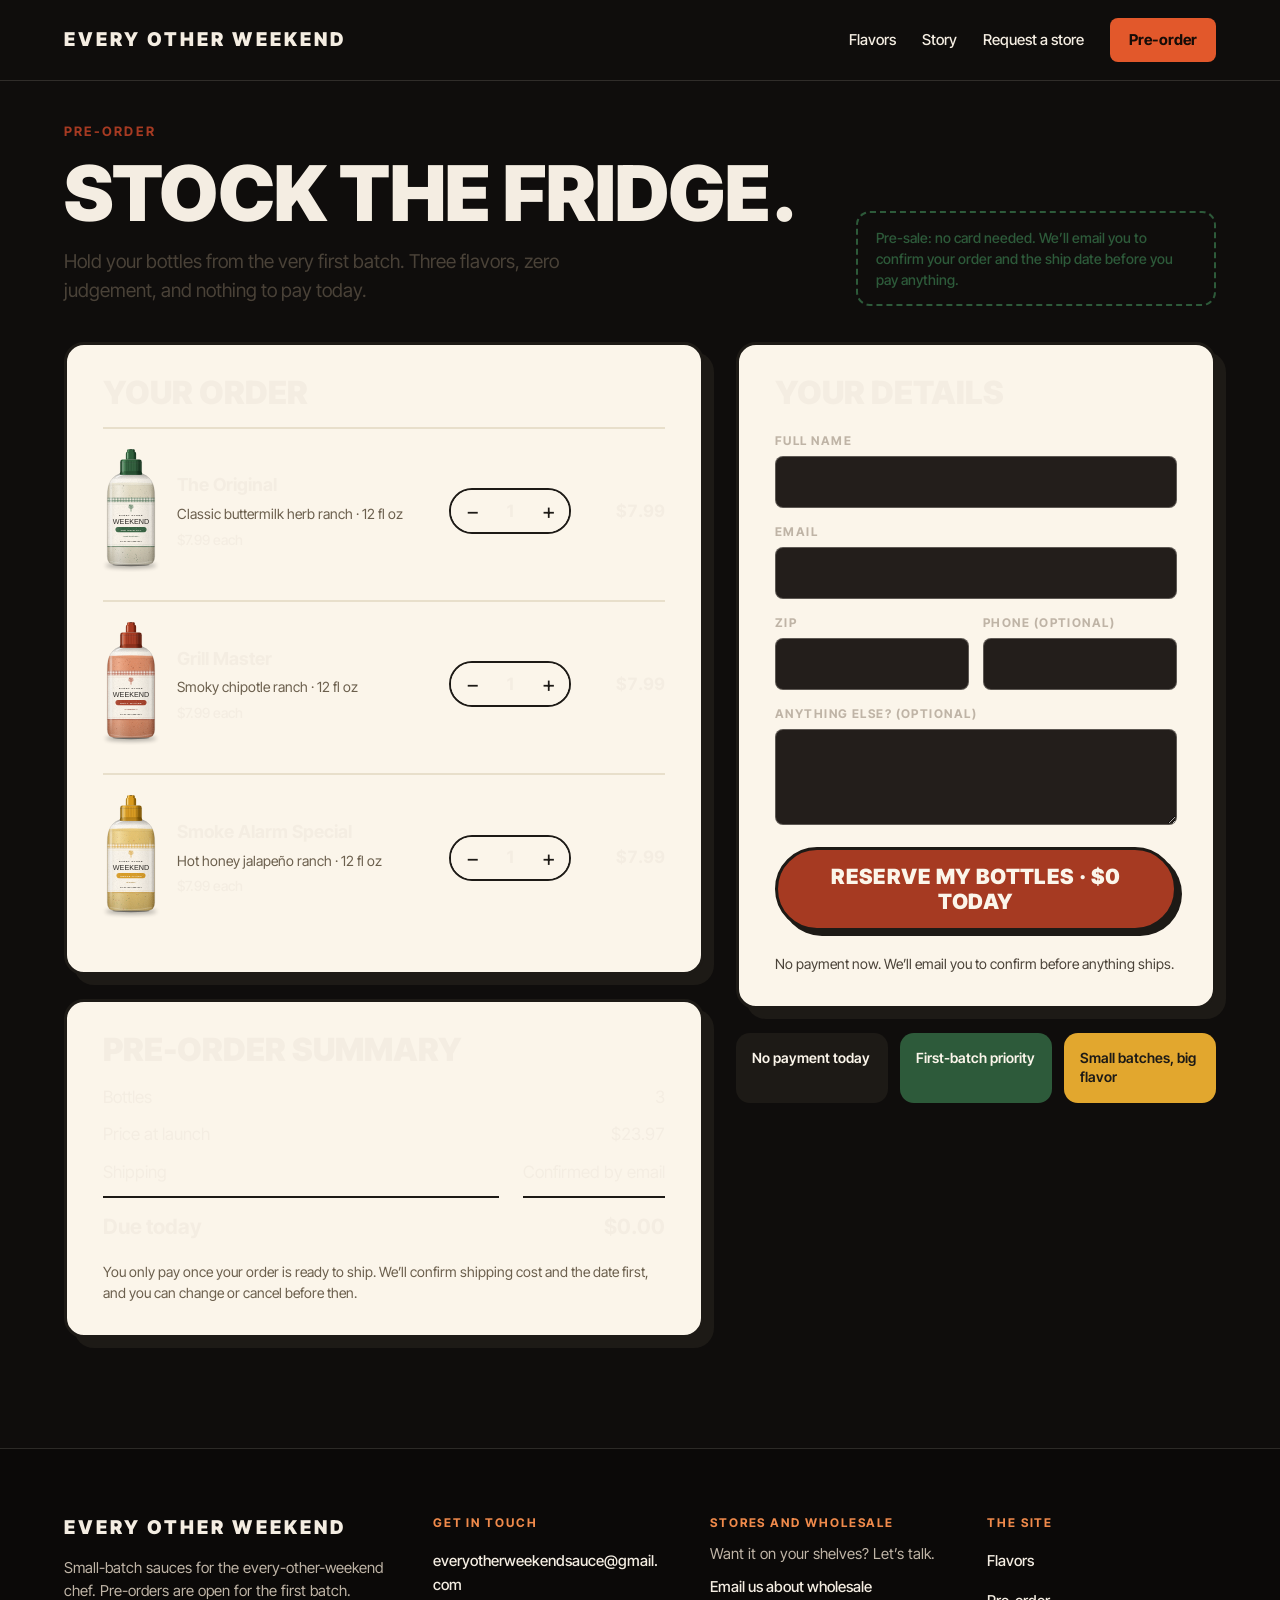
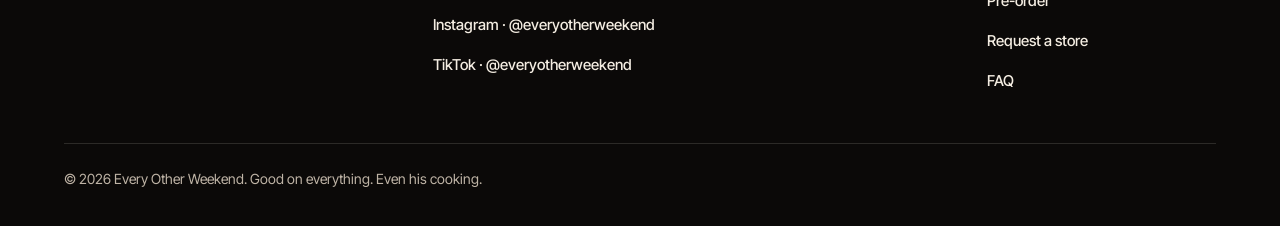
==== commit 0a9c3920: "feat: dark After-dark theme, shared nav and footer Co-Authored-By: Claude Opus 5.5 <noreply@anthropi" ====
--- a/preorder.html
+++ b/preorder.html
@@ -8,10 +8,10 @@
 <meta property="og:title" content="Pre-order — Every Other Weekend">
 <meta property="og:description" content="Every Other Weekend: a ranch-style sauce for the every-other-weekend chef. Three flavors, pre-orders open.">
 <meta property="og:type" content="website">
-<meta name="theme-color" content="#F4EBDD">
+<meta name="theme-color" content="#0F0D0C">
 <link rel="preconnect" href="https://fonts.googleapis.com">
 <link rel="preconnect" href="https://fonts.gstatic.com" crossorigin="anonymous">
-<link href="https://fonts.googleapis.com/css2?family=Bowlby+One&amp;family=DM+Sans:ital,wght@0,400;0,500;0,700;1,400;1,500&amp;display=swap" rel="stylesheet">
+<link href="https://fonts.googleapis.com/css2?family=Inter+Tight:wght@400;500;600;700;800;900&amp;display=swap" rel="stylesheet">
 <style>
 body{margin:0;background:#F4EBDD}
 footer a:hover{text-decoration:underline}
@@ -30,26 +30,23 @@
 .field input{min-height:50px;padding:0 16px;border:2px solid #1D1A16;border-radius:12px;background:#FFFFFF;font:inherit;font-size:16px;color:#1D1A16;width:100%;box-sizing:border-box}
 @media (prefers-reduced-motion:reduce){.opt{transition:none}}
 </style>
-<style>[data-if]{display:contents}[data-if][hidden],[data-fallback][hidden]{display:none!important}button[disabled]{cursor:progress}</style>
+<link rel="stylesheet" href="eow.css">
 </head>
 <body>
-<div data-eow style="font-family: 'DM Sans', system-ui, sans-serif; color: #1D1A16; background: #F4EBDD; width: 100%; overflow-x: hidden">
-<header style="background: #F4EBDD">
-<nav aria-label="Main" style="max-width: 1200px; margin: 0 auto; padding: 26px 24px; display: flex; flex-wrap: wrap; align-items: center; justify-content: space-between; gap: 16px">
-<a href="index.html" style="text-decoration: none; display: flex; align-items: center; gap: 14px">
-<svg width="34" height="46" viewBox="0 0 22 30" aria-hidden="true" fill="none" stroke="#2D5A3A" stroke-width="2.6" stroke-linecap="round"><rect x="3" y="2" width="16" height="13" rx="3"></rect><line x1="8" y1="6" x2="8" y2="11"></line><line x1="11" y1="6" x2="11" y2="11"></line><line x1="14" y1="6" x2="14" y2="11"></line><line x1="11" y1="15" x2="11" y2="28"></line></svg>
-<span style="font-family: 'Bowlby One', 'Arial Black', sans-serif; font-size: clamp(26px, 3.2vw, 40px); line-height: 1; letter-spacing: 0.01em; color: #1D1A16">Every Other Weekend</span>
-</a>
-<div style="display: flex; flex-wrap: wrap; align-items: center; gap: 8px 28px; font-weight: 500; font-size: 15px">
-<a href="index.html#flavors" style="text-decoration: none; padding: 10px 0">Flavors</a><a href="index.html#story" style="text-decoration: none; padding: 10px 0">Our story</a><a href="index.html#faq" style="text-decoration: none; padding: 10px 0">FAQ</a><a href="stores.html" style="text-decoration: none; padding: 10px 0">Stores</a><a href="index.html#contact" style="text-decoration: none; padding: 10px 0">Contact</a>
-<a href="preorder.html" class="cta" style="text-decoration: none; display: inline-flex; align-items: center; gap: 8px; min-height: 44px; box-sizing: border-box; padding: 10px 22px; background: #1D1A16; color: #FBF5EA; border-radius: 999px; font-weight: 700"><svg width="18" height="18" viewBox="0 0 24 24" aria-hidden="true" fill="none" stroke="currentColor" stroke-width="2.4" stroke-linecap="round" stroke-linejoin="round"><path d="M5 8h14l-1.2 12.2a1.5 1.5 0 0 1-1.5 1.3H7.7a1.5 1.5 0 0 1-1.5-1.3z"></path><path d="M9 8V6a3 3 0 0 1 6 0v2"></path></svg>Pre-order</a>
+<div data-eow>
+<header class="site-header">
+<nav aria-label="Main" class="wrap site-nav">
+<a href="index.html#top" class="wordmark">Every Other Weekend</a>
+<div class="nav-links">
+<a href="index.html#flavors">Flavors</a><a href="index.html#story">Story</a><a href="stores.html">Request a store</a>
+<a href="preorder.html" class="btn btn-primary btn-sm">Pre-order</a>
 </div>
 </nav>
 </header>
 <section style="max-width: 1200px; margin: 0 auto; padding: 40px 24px 24px; display: flex; flex-wrap: wrap; align-items: flex-end; justify-content: space-between; gap: 24px 40px">
 <div style="flex: 1 1 520px; min-width: 0; display: flex; flex-direction: column; gap: 16px">
 <p style="margin: 0; font-size: 13px; font-weight: 700; letter-spacing: 0.16em; text-transform: uppercase; color: #A63A22">Pre-order</p>
-<h1 style="margin: 0; font-family: 'Bowlby One', 'Arial Black', sans-serif; font-weight: 400; font-size: clamp(48px, 6vw, 84px); line-height: 0.95; letter-spacing: -0.01em">Stock the fridge.</h1>
+<h1 style="margin: 0; font-family: var(--font); font-weight: 900; text-transform: uppercase; font-size: clamp(48px, 6vw, 84px); line-height: 0.95; letter-spacing: -0.01em">Stock the fridge.</h1>
 <p style="margin: 0; font-size: 19px; line-height: 1.55; color: #4A4238; max-width: 34rem">Hold your bottles from the very first batch. Three flavors, zero judgement, and nothing to pay today.</p>
 </div>
 <p style="margin: 0; flex: 0 1 360px; padding: 14px 18px; border: 2px dashed #2D5A3A; border-radius: 14px; font-size: 14px; line-height: 1.5; color: #2D5A3A; font-weight: 500">Pre-sale: no card needed. We’ll email you to confirm your order and the ship date before you pay anything.</p>
@@ -60,7 +57,7 @@
 <div style="background: #FBF5EA; border: 3px solid #1D1A16; border-radius: 20px; box-shadow: 10px 10px 0 #1D1A16; padding: 48px 40px; display: flex; flex-direction: column; align-items: center; gap: 18px; text-align: center">
 <span style="width: 72px; height: 72px; border-radius: 50%; background: #2D5A3A; display: grid; place-items: center"><svg width="36" height="36" viewBox="0 0 24 24" aria-hidden="true" fill="none" stroke="#FBF5EA" stroke-width="3" stroke-linecap="round" stroke-linejoin="round"><path d="M5 12.5l4.5 4.5L19 7.5"></path></svg></span>
 <p style="margin: 0; font-size: 13px; font-weight: 700; letter-spacing: 0.16em; text-transform: uppercase; color: #A63A22">Pre-order <span data-t="orderNo"></span></p>
-<h2 style="margin: 0; font-family: 'Bowlby One', 'Arial Black', sans-serif; font-weight: 400; font-size: clamp(36px, 4.6vw, 56px); line-height: 1">Your bottles are on hold.</h2>
+<h2 style="margin: 0; font-family: var(--font); font-weight: 900; text-transform: uppercase; font-size: clamp(36px, 4.6vw, 56px); line-height: 1">Your bottles are on hold.</h2>
 <p style="margin: 0; font-size: 18px; line-height: 1.6; color: #4A4238; max-width: 34rem">We’re holding <span data-t="summary"></span> for you<span data-t="nComma"></span>. We’ll email you to confirm your order and ship date before you pay anything.</p>
 <p style="margin: 0; font-size: 22px; font-weight: 700; font-variant-numeric: tabular-nums"><span data-t="subtotal"></span> at launch · $0.00 today</p>
 <p style="margin: 0; font-size: 16px; line-height: 1.6; color: #4A4238; max-width: 34rem">Questions? Email <a href="mailto:everyotherweekendsauce@gmail.com?subject=Pre-order" style="font-weight: 700; overflow-wrap: anywhere">everyotherweekendsauce@gmail.com</a> with what you’d like, or DM <a href="https://www.instagram.com/everyotherweekend/" target="_blank" rel="noopener" style="font-weight: 700">@everyotherweekend</a>.</p>
@@ -77,7 +74,7 @@
 <div style="flex: 1 1 560px; min-width: 0; display: flex; flex-direction: column; gap: 24px">
 
 <div style="background: #FBF5EA; border: 3px solid #1D1A16; border-radius: 20px; box-shadow: 10px 10px 0 #1D1A16; padding: 32px 36px; display: flex; flex-direction: column; gap: 6px">
-<h2 style="margin: 0 0 12px; font-family: 'Bowlby One', 'Arial Black', sans-serif; font-weight: 400; font-size: 32px; line-height: 1">Your order</h2>
+<h2 style="margin: 0 0 12px; font-family: var(--font); font-weight: 900; text-transform: uppercase; font-size: 32px; line-height: 1">Your order</h2>
 <div data-if="empty"><p style="margin: 0; padding: 18px 0; font-size: 17px; color: #4A4238; border-top: 2px solid #E8DFCB">Your cart is empty. Add a flavor below and we’ll take it from there.</p></div>
 <div data-if="has1">
 <div style="display: flex; flex-wrap: wrap; gap: 18px; align-items: center; padding: 18px 0; border-top: 2px solid #E8DFCB">
@@ -337,7 +334,7 @@
 </div>
 
 <div style="background: #FBF5EA; border: 3px solid #1D1A16; border-radius: 20px; box-shadow: 10px 10px 0 #1D1A16; padding: 32px 36px; display: flex; flex-direction: column; gap: 18px">
-<h2 style="margin: 0; font-family: 'Bowlby One', 'Arial Black', sans-serif; font-weight: 400; font-size: 32px; line-height: 1">Pre-order summary</h2>
+<h2 style="margin: 0; font-family: var(--font); font-weight: 900; text-transform: uppercase; font-size: 32px; line-height: 1">Pre-order summary</h2>
 <dl style="margin: 0; display: grid; grid-template-columns: 1fr auto; gap: 10px 24px; font-size: 17px; font-variant-numeric: tabular-nums">
 <dt style="margin: 0">Bottles</dt><dd style="margin: 0; text-align: end"><span data-t="count"></span></dd>
 <dt style="margin: 0">Price at launch</dt><dd style="margin: 0; text-align: end"><span data-t="subtotal"></span></dd>
@@ -350,7 +347,7 @@
 
 <div style="flex: 1 1 400px; min-width: 0; display: flex; flex-direction: column; gap: 24px">
 <div style="background: #FBF5EA; border: 3px solid #1D1A16; border-radius: 20px; box-shadow: 10px 10px 0 #1D1A16; padding: 32px 36px; display: flex; flex-direction: column; gap: 22px">
-<h2 style="margin: 0; font-family: 'Bowlby One', 'Arial Black', sans-serif; font-weight: 400; font-size: 32px; line-height: 1">Your details</h2>
+<h2 style="margin: 0; font-family: var(--font); font-weight: 900; text-transform: uppercase; font-size: 32px; line-height: 1">Your details</h2>
 <div style="display: grid; grid-template-columns: repeat(2, minmax(0, 1fr)); gap: 14px">
 <label class="field" style="grid-column: 1 / -1"><span>Full name</span><input data-val="name" data-input="set_name" autocomplete="name" required></label>
 <label class="field" style="grid-column: 1 / -1"><span>Email</span><input data-val="email" data-input="set_email" type="email" autocomplete="email" required></label>
@@ -360,7 +357,7 @@
 </div>
 <div data-if="hasErr"><p role="alert" style="margin: 0; padding: 12px 16px; border-radius: 12px; background: #F6E1D8; color: #A63A22; font-size: 15px; font-weight: 600"><span data-t="err"></span></p></div>
 <a data-fallback hidden href="mailto:everyotherweekendsauce@gmail.com" style="display: inline-flex; align-items: center; justify-content: center; min-height: 48px; padding: 10px 24px; box-sizing: border-box; border: 2px solid #1D1A16; border-radius: 999px; background: #FFFFFF; color: #1D1A16; font-weight: 700; font-size: 16px; text-decoration: none">Send my details by email</a>
-<button type="button" data-click="place" data-busy class="cta" style="cursor: pointer; display: inline-flex; align-items: center; justify-content: center; text-align: center; min-height: 64px; padding: 14px 32px; box-sizing: border-box; border: 3px solid #1D1A16; border-radius: 999px; background: #A63A22; color: #FBF5EA; font-family: 'Bowlby One', 'Arial Black', sans-serif; font-weight: 400; font-size: clamp(17px, 4.6vw, 21px); letter-spacing: 0.02em; text-decoration: none; box-shadow: 5px 5px 0 #1D1A16">Reserve my bottles · $0 today</button>
+<button type="button" data-click="place" data-busy class="cta" style="cursor: pointer; display: inline-flex; align-items: center; justify-content: center; text-align: center; min-height: 64px; padding: 14px 32px; box-sizing: border-box; border: 3px solid #1D1A16; border-radius: 999px; background: #A63A22; color: #FBF5EA; font-family: var(--font); font-weight: 900; text-transform: uppercase; font-size: clamp(17px, 4.6vw, 21px); letter-spacing: 0.02em; text-decoration: none; box-shadow: 5px 5px 0 #1D1A16">Reserve my bottles · $0 today</button>
 <p style="margin: 0; font-size: 14px; line-height: 1.5; color: #4A4238">No payment now. We’ll email you to confirm before anything ships.</p>
 </div>
 <ul style="margin: 0; padding: 0; list-style: none; display: flex; flex-wrap: wrap; gap: 12px">
@@ -371,33 +368,33 @@
 </div>
 </section>
 </div>
-<footer id="contact" style="background: #1D1A16; color: #FBF5EA; text-align: start">
-<div style="max-width: 1200px; margin: 0 auto; padding: 64px 24px 36px; display: flex; flex-direction: column; gap: 44px">
-<div style="display: flex; flex-wrap: wrap; justify-content: space-between; gap: 40px 48px">
-<div style="flex: 1.4 1 280px; min-width: 0; display: flex; flex-direction: column; gap: 12px">
-<span style="font-family: 'Bowlby One', 'Arial Black', sans-serif; font-size: clamp(30px, 3.6vw, 44px); line-height: 1">Every Other Weekend</span>
-<span style="font-size: 15px; line-height: 1.55; color: #D8CDBC; max-width: 22rem">Ranch-style sauce for the every-other-weekend chef. Pre-orders are open for the first batch.</span>
-</div>
-<div style="flex: 1 1 200px; min-width: 0; display: flex; flex-direction: column; gap: 4px">
-<p style="margin: 0 0 6px; font-size: 12px; font-weight: 700; letter-spacing: 0.16em; text-transform: uppercase; color: #E2A72E">Get in touch</p>
-<a href="mailto:everyotherweekendsauce@gmail.com?subject=Hello%20from%20the%20website" style="color: #FBF5EA; text-decoration: none; padding: 6px 0; font-size: 15px; font-weight: 500; overflow-wrap: anywhere">everyotherweekendsauce@gmail.com</a>
-<a href="https://www.instagram.com/everyotherweekend/" target="_blank" rel="noopener" style="color: #FBF5EA; text-decoration: none; padding: 6px 0; font-size: 15px; font-weight: 500">Instagram · @everyotherweekend</a>
-<a href="https://www.tiktok.com/@everyotherweekend" target="_blank" rel="noopener" style="color: #FBF5EA; text-decoration: none; padding: 6px 0; font-size: 15px; font-weight: 500">TikTok · @everyotherweekend</a>
-</div>
-<div style="flex: 1 1 200px; min-width: 0; display: flex; flex-direction: column; gap: 4px">
-<p style="margin: 0 0 6px; font-size: 12px; font-weight: 700; letter-spacing: 0.16em; text-transform: uppercase; color: #E2A72E">Stores and wholesale</p>
-<span style="font-size: 15px; line-height: 1.5; color: #D8CDBC">Want it on your shelves? Let’s talk.</span>
-<a href="mailto:everyotherweekendsauce@gmail.com?subject=Wholesale%20inquiry" style="color: #FBF5EA; text-decoration: none; padding: 6px 0; font-size: 15px; font-weight: 500">Email us about wholesale</a>
-</div>
-<div style="flex: 1 1 200px; min-width: 0; display: flex; flex-direction: column; gap: 4px">
-<p style="margin: 0 0 6px; font-size: 12px; font-weight: 700; letter-spacing: 0.16em; text-transform: uppercase; color: #E2A72E">The site</p>
-<a href="index.html#flavors" style="color: #FBF5EA; text-decoration: none; padding: 6px 0; font-size: 15px; font-weight: 500">Flavors</a>
-<a href="preorder.html" style="color: #FBF5EA; text-decoration: none; padding: 6px 0; font-size: 15px; font-weight: 500">Pre-order</a>
-<a href="stores.html" style="color: #FBF5EA; text-decoration: none; padding: 6px 0; font-size: 15px; font-weight: 500">Request a store</a>
-<a href="index.html#faq" style="color: #FBF5EA; text-decoration: none; padding: 6px 0; font-size: 15px; font-weight: 500">FAQ</a>
-</div>
-</div>
-<p style="margin: 0; padding-top: 24px; border-top: 1px solid #3A342C; font-size: 14px; color: #BDB2A2">© 2026 Every Other Weekend. Good on everything. Even his cooking.</p>
+<footer id="contact" class="site-footer">
+<div class="wrap">
+<div class="cols">
+<div class="col">
+<span class="wordmark">Every Other Weekend</span>
+<span class="muted" style="font-size: 15px; line-height: 1.55; max-width: 22rem">Small-batch sauces for the every-other-weekend chef. Pre-orders are open for the first batch.</span>
+</div>
+<div class="col">
+<h2>Get in touch</h2>
+<a href="mailto:everyotherweekendsauce@gmail.com?subject=Hello%20from%20the%20website">everyotherweekendsauce@gmail.com</a>
+<a href="https://www.instagram.com/everyotherweekend/" target="_blank" rel="noopener">Instagram · @everyotherweekend</a>
+<a href="https://www.tiktok.com/@everyotherweekend" target="_blank" rel="noopener">TikTok · @everyotherweekend</a>
+</div>
+<div class="col">
+<h2>Stores and wholesale</h2>
+<span class="muted" style="font-size: 15px; line-height: 1.5">Want it on your shelves? Let’s talk.</span>
+<a href="mailto:everyotherweekendsauce@gmail.com?subject=Wholesale%20inquiry">Email us about wholesale</a>
+</div>
+<div class="col">
+<h2>The site</h2>
+<a href="index.html#flavors">Flavors</a>
+<a href="preorder.html">Pre-order</a>
+<a href="stores.html">Request a store</a>
+<a href="index.html#faq">FAQ</a>
+</div>
+</div>
+<p class="legal">© 2026 Every Other Weekend. Good on everything. Even his cooking.</p>
 </div>
 </footer>
 </div>
--- a/eow.css
+++ b/eow.css
@@ -0,0 +1,97 @@
+/* Every Other Weekend: shared "After dark" theme */
+:root {
+  --bg: #0F0D0C;
+  --surface: #1A1614;
+  --surface-2: #231E1B;
+  --line: rgba(244, 237, 226, 0.14);
+  --text: #F4EDE2;
+  --muted: #BFB4A6;
+  --ember: #E2582B;
+  --ember-hover: #EE6A3B;
+  --hi: #F08A4B;
+  --on-ember: #160C07;
+  --original: #E4DCC4;
+  --grill: #A9461C;
+  --smoke: #D13A22;
+  --font: 'Inter Tight', system-ui, -apple-system, 'Segoe UI', sans-serif;
+  --radius: 14px;
+}
+*, *::before, *::after { box-sizing: border-box; }
+html { -webkit-text-size-adjust: 100%; scroll-behavior: smooth; }
+@media (prefers-reduced-motion: reduce) { html { scroll-behavior: auto; } }
+body { margin: 0; background: var(--bg); color: var(--text); font-family: var(--font); font-size: 17px; line-height: 1.6; -webkit-font-smoothing: antialiased; }
+img { max-width: 100%; display: block; }
+a { color: var(--text); }
+a:hover { color: var(--hi); }
+input:focus-visible, textarea:focus-visible, button:focus-visible, a:focus-visible, summary:focus-visible { outline: 3px solid var(--hi); outline-offset: 3px; }
+[data-eow] { width: 100%; overflow-x: hidden; }
+[data-if] { display: contents; }
+[data-if][hidden], [data-fallback][hidden], [hidden] { display: none !important; }
+button[disabled] { cursor: progress; }
+.sr-only { position: absolute; width: 1px; height: 1px; padding: 0; margin: -1px; overflow: hidden; clip: rect(0 0 0 0); white-space: nowrap; border: 0; }
+
+/* layout */
+.wrap { max-width: 1200px; margin: 0 auto; padding-left: 24px; padding-right: 24px; }
+.section { padding-top: clamp(72px, 10vw, 128px); padding-bottom: clamp(72px, 10vw, 128px); }
+.section-line { border-top: 1px solid var(--line); }
+.stack { display: flex; flex-direction: column; gap: 20px; }
+.row { display: flex; flex-wrap: wrap; gap: 24px; }
+
+/* type */
+.eyebrow { margin: 0; font-size: 13px; font-weight: 700; letter-spacing: 0.2em; text-transform: uppercase; color: var(--hi); }
+.h-display { margin: 0; font-weight: 900; font-size: clamp(44px, 7vw, 96px); line-height: 0.92; letter-spacing: -0.035em; text-transform: uppercase; text-wrap: balance; }
+.h-section { margin: 0; font-weight: 900; font-size: clamp(34px, 5vw, 64px); line-height: 0.95; letter-spacing: -0.03em; text-transform: uppercase; text-wrap: balance; }
+.h-card { margin: 0; font-weight: 800; font-size: clamp(26px, 3vw, 36px); line-height: 1; letter-spacing: -0.02em; text-transform: uppercase; }
+.lede { margin: 0; font-size: clamp(17px, 1.6vw, 20px); line-height: 1.6; color: var(--muted); max-width: 34rem; }
+.muted { color: var(--muted); }
+p { margin: 0; }
+
+/* buttons */
+.btn { display: inline-flex; align-items: center; justify-content: center; gap: 10px; min-height: 52px; padding: 0 26px; border-radius: 8px; border: 1px solid transparent; font: inherit; font-size: 16px; font-weight: 700; text-decoration: none; cursor: pointer; transition: transform .2s ease, background-color .2s ease, border-color .2s ease; }
+.btn:hover { transform: translateY(-1px); }
+.btn-primary { background: var(--ember); color: var(--on-ember); }
+.btn-primary:hover { background: var(--ember-hover); color: var(--on-ember); }
+.btn-ghost { background: transparent; color: var(--text); border-color: rgba(244, 237, 226, 0.35); }
+.btn-ghost:hover { border-color: var(--text); color: var(--text); }
+.btn-sm { min-height: 44px; padding: 0 18px; font-size: 15px; }
+@media (prefers-reduced-motion: reduce) { .btn { transition: none; } .btn:hover { transform: none; } }
+
+/* forms */
+.field { display: flex; flex-direction: column; gap: 6px; min-width: 0; }
+.field span { font-size: 12px; font-weight: 700; letter-spacing: 0.12em; text-transform: uppercase; color: var(--muted); }
+.field input, .field textarea, .input { min-height: 52px; padding: 0 16px; border: 1px solid rgba(244, 237, 226, 0.28); border-radius: 8px; background: var(--surface-2); font: inherit; font-size: 16px; color: var(--text); width: 100%; }
+.field textarea { padding: 12px 16px; min-height: 96px; resize: vertical; }
+.field input::placeholder, .field textarea::placeholder, .input::placeholder { color: #8F8476; }
+.form-error { margin: 0; padding: 12px 14px; border-radius: 8px; background: rgba(209, 58, 34, 0.14); border: 1px solid rgba(240, 138, 75, 0.45); color: var(--text); font-size: 15px; font-weight: 500; }
+
+/* chips */
+.chip { display: inline-flex; align-items: center; gap: 8px; min-height: 44px; padding: 0 18px; border-radius: 999px; border: 1px solid rgba(244, 237, 226, 0.28); background: transparent; color: var(--text); font: inherit; font-size: 15px; font-weight: 600; cursor: pointer; transition: border-color .2s ease, background-color .2s ease; }
+.chip:hover { border-color: var(--text); }
+.chip[aria-pressed="true"] { background: var(--text); color: var(--bg); border-color: var(--text); }
+
+/* surfaces */
+.card { background: var(--surface); border: 1px solid var(--line); border-radius: var(--radius); }
+.card-pad { padding: clamp(22px, 3vw, 36px); }
+.photo { position: relative; overflow: hidden; border-radius: var(--radius); background: var(--surface-2); }
+.photo img { width: 100%; height: 100%; object-fit: cover; }
+.photo::after { content: ''; position: absolute; inset: 0; background: linear-gradient(180deg, rgba(15,13,12,0) 45%, rgba(15,13,12,0.85) 100%); pointer-events: none; }
+.glow { position: relative; isolation: isolate; }
+.glow::before { content: ''; position: absolute; inset: -10% -10% auto auto; width: min(900px, 90vw); height: min(900px, 90vw); background: radial-gradient(closest-side, rgba(226, 88, 43, 0.28), rgba(120, 40, 18, 0.12) 55%, rgba(15, 13, 12, 0) 100%); z-index: -1; pointer-events: none; }
+
+/* site header */
+.site-header { position: relative; z-index: 20; border-bottom: 1px solid var(--line); background: var(--bg); }
+.site-nav { display: flex; flex-wrap: wrap; align-items: center; justify-content: space-between; gap: 12px 24px; padding-top: 18px; padding-bottom: 18px; }
+.wordmark { font-weight: 900; font-size: clamp(16px, 1.8vw, 19px); letter-spacing: 0.16em; text-transform: uppercase; text-decoration: none; white-space: nowrap; }
+.nav-links { display: flex; flex-wrap: wrap; align-items: center; gap: 4px 26px; font-size: 15px; font-weight: 500; }
+.nav-links a:not(.btn) { text-decoration: none; padding: 10px 0; }
+@media (max-width: 560px) { .nav-links { gap: 2px 18px; font-size: 14px; } .wordmark { letter-spacing: 0.1em; } }
+
+/* footer */
+.site-footer { border-top: 1px solid var(--line); background: #0B0908; }
+.site-footer .cols { display: flex; flex-wrap: wrap; justify-content: space-between; gap: 40px 48px; padding-top: 64px; }
+.site-footer .col { flex: 1 1 200px; min-width: 0; display: flex; flex-direction: column; gap: 4px; }
+.site-footer .col:first-child { flex: 1.4 1 280px; gap: 12px; }
+.site-footer h2 { margin: 0 0 6px; font-size: 12px; font-weight: 700; letter-spacing: 0.16em; text-transform: uppercase; color: var(--hi); }
+.site-footer a { text-decoration: none; padding: 6px 0; font-size: 15px; font-weight: 500; overflow-wrap: anywhere; }
+.site-footer a:hover { text-decoration: underline; }
+.site-footer .legal { margin-top: 44px; padding: 24px 0 36px; border-top: 1px solid var(--line); font-size: 14px; color: var(--muted); }
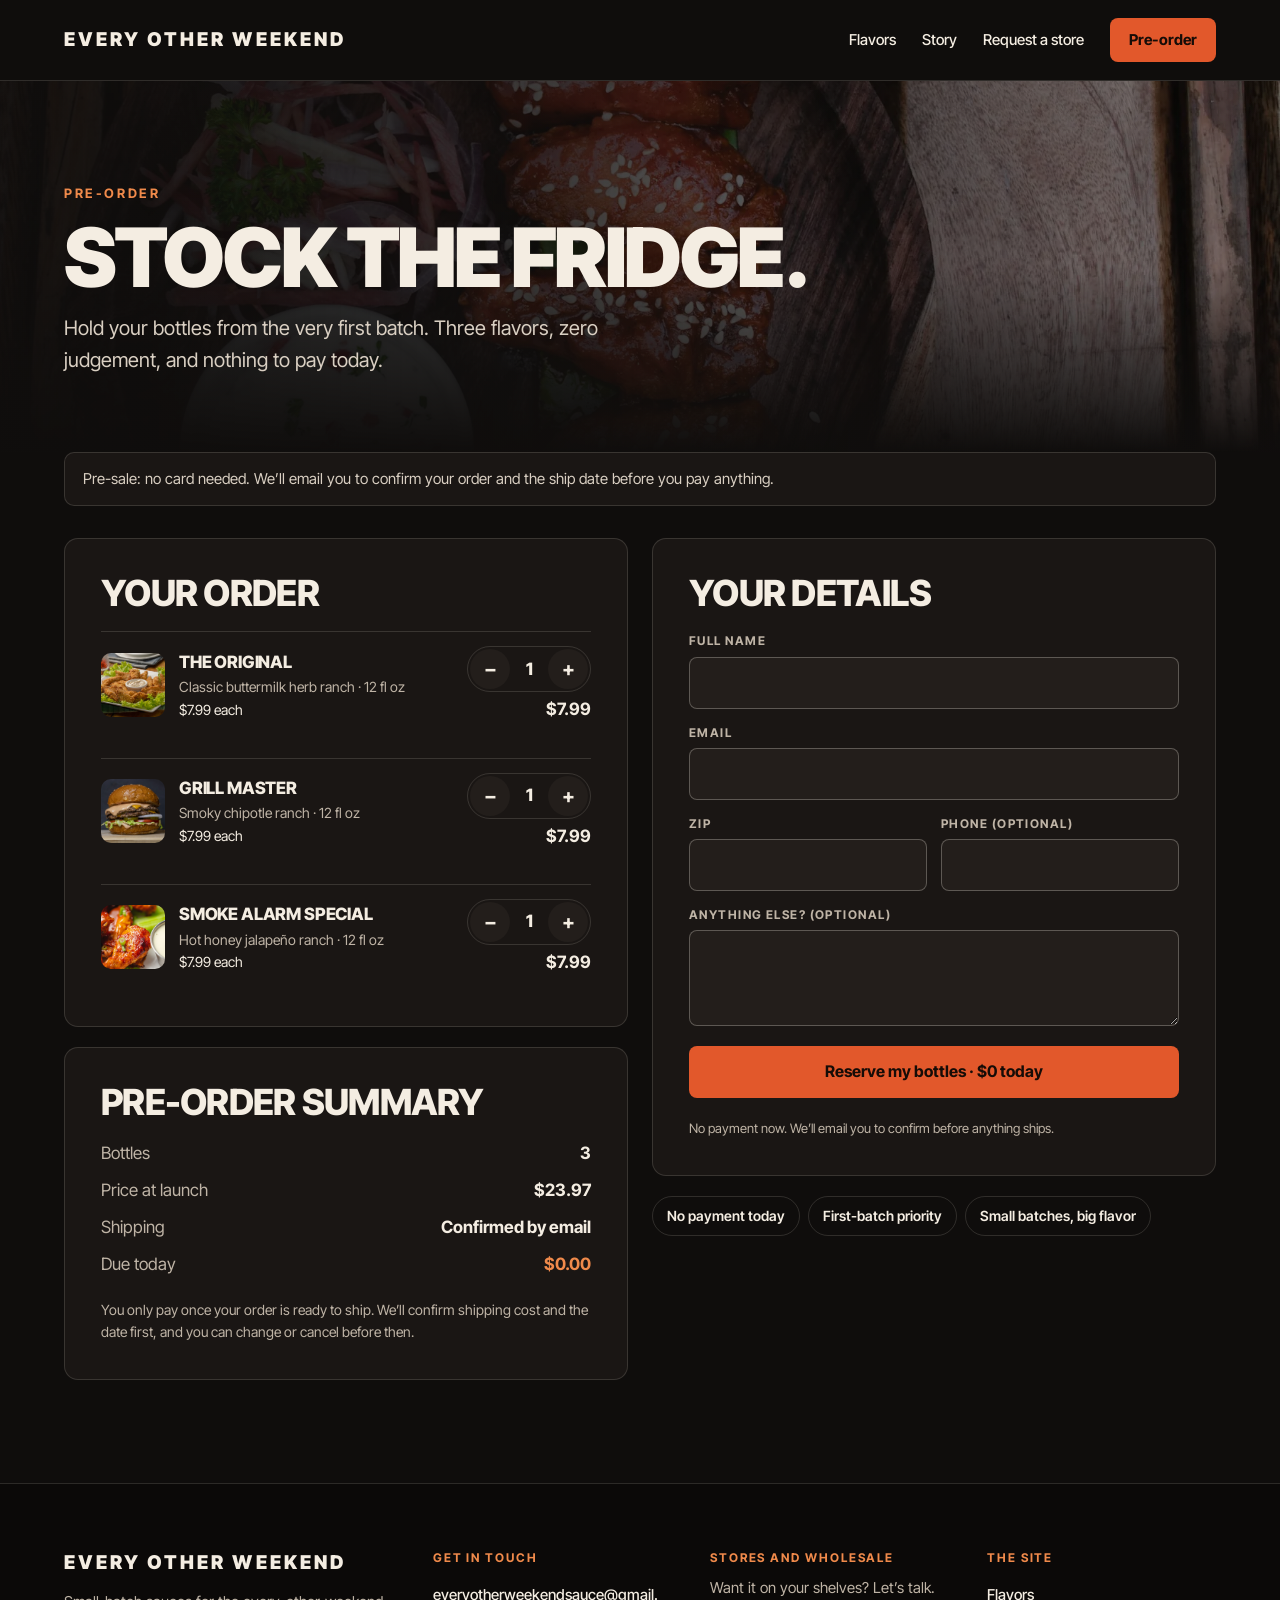
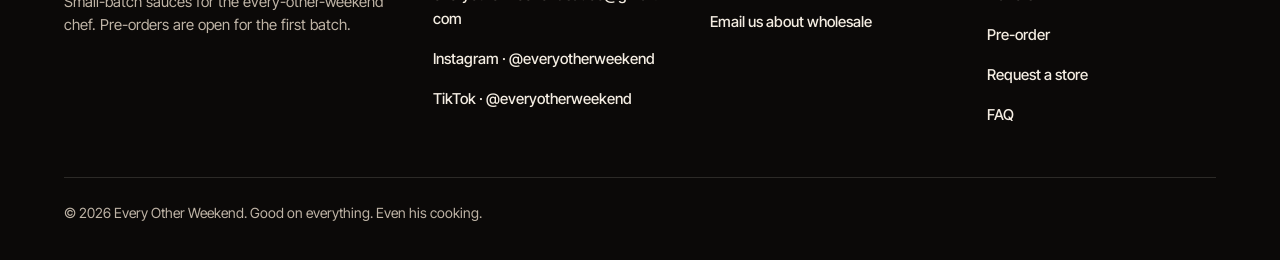
==== commit ed120a20: "feat: restyle pre-order and request-a-store pages Co-Authored-By: Claude Opus 5.5 <noreply@anthropic" ====
--- a/preorder.html
+++ b/preorder.html
@@ -12,25 +12,8 @@
 <link rel="preconnect" href="https://fonts.googleapis.com">
 <link rel="preconnect" href="https://fonts.gstatic.com" crossorigin="anonymous">
 <link href="https://fonts.googleapis.com/css2?family=Inter+Tight:wght@400;500;600;700;800;900&amp;display=swap" rel="stylesheet">
-<style>
-body{margin:0;background:#F4EBDD}
-footer a:hover{text-decoration:underline}
-a{color:#1D1A16}a:hover{color:#A63A22}
-input:focus,button:focus-visible,a:focus-visible{outline:3px solid #1D1A16;outline-offset:3px}
-.cta{transition:transform .2s ease,box-shadow .2s ease}
-.cta:hover{transform:translateY(-2px)}
-@media (prefers-reduced-motion:reduce){.cta{transition:none}}
-.opt{transition:transform .2s ease,box-shadow .2s ease,border-color .2s ease}
-.opt:hover{transform:translateY(-2px)}
-.step{width:42px;height:42px;border:0;background:#FBF5EA;font:inherit;font-size:22px;line-height:1;cursor:pointer;color:#1D1A16}
-.step:hover{background:#EFE5D2}
-.field{display:flex;flex-direction:column;gap:6px;min-width:0}
-.field span{font-size:13px;font-weight:700;letter-spacing:.06em;text-transform:uppercase;color:#6B5F4D}
-.field textarea{min-height:90px;padding:12px 16px;border:2px solid #1D1A16;border-radius:12px;background:#FFFFFF;font:inherit;font-size:16px;color:#1D1A16;width:100%;box-sizing:border-box;resize:vertical}
-.field input{min-height:50px;padding:0 16px;border:2px solid #1D1A16;border-radius:12px;background:#FFFFFF;font:inherit;font-size:16px;color:#1D1A16;width:100%;box-sizing:border-box}
-@media (prefers-reduced-motion:reduce){.opt{transition:none}}
-</style>
 <link rel="stylesheet" href="eow.css">
+<link rel="stylesheet" href="sub.css">
 </head>
 <body>
 <div data-eow>
@@ -43,331 +26,112 @@
 </div>
 </nav>
 </header>
-<section style="max-width: 1200px; margin: 0 auto; padding: 40px 24px 24px; display: flex; flex-wrap: wrap; align-items: flex-end; justify-content: space-between; gap: 24px 40px">
-<div style="flex: 1 1 520px; min-width: 0; display: flex; flex-direction: column; gap: 16px">
-<p style="margin: 0; font-size: 13px; font-weight: 700; letter-spacing: 0.16em; text-transform: uppercase; color: #A63A22">Pre-order</p>
-<h1 style="margin: 0; font-family: var(--font); font-weight: 900; text-transform: uppercase; font-size: clamp(48px, 6vw, 84px); line-height: 0.95; letter-spacing: -0.01em">Stock the fridge.</h1>
-<p style="margin: 0; font-size: 19px; line-height: 1.55; color: #4A4238; max-width: 34rem">Hold your bottles from the very first batch. Three flavors, zero judgement, and nothing to pay today.</p>
-</div>
-<p style="margin: 0; flex: 0 1 360px; padding: 14px 18px; border: 2px dashed #2D5A3A; border-radius: 14px; font-size: 14px; line-height: 1.5; color: #2D5A3A; font-weight: 500">Pre-sale: no card needed. We’ll email you to confirm your order and the ship date before you pay anything.</p>
+<main>
+<section class="band">
+<picture class="band-photo">
+<source srcset="img/band-preorder.webp" type="image/webp">
+<img src="img/band-preorder.jpg" alt="Glazed chicken wings with slaw and a creamy dip on a wooden board" width="1800" height="600">
+</picture>
+<div class="wrap band-inner">
+<p class="eyebrow">Pre-order</p>
+<h1 class="h-display">Stock the fridge.</h1>
+<p class="lede band-lede">Hold your bottles from the very first batch. Three flavors, zero judgement, and nothing to pay today.</p>
+</div>
 </section>
+<div class="wrap">
+<p class="note-strip">Pre-sale: no card needed. We’ll email you to confirm your order and the ship date before you pay anything.</p>
+</div>
 
 <div data-if="placed">
-<section style="max-width: 780px; margin: 0 auto; padding: 24px 24px 120px">
-<div style="background: #FBF5EA; border: 3px solid #1D1A16; border-radius: 20px; box-shadow: 10px 10px 0 #1D1A16; padding: 48px 40px; display: flex; flex-direction: column; align-items: center; gap: 18px; text-align: center">
-<span style="width: 72px; height: 72px; border-radius: 50%; background: #2D5A3A; display: grid; place-items: center"><svg width="36" height="36" viewBox="0 0 24 24" aria-hidden="true" fill="none" stroke="#FBF5EA" stroke-width="3" stroke-linecap="round" stroke-linejoin="round"><path d="M5 12.5l4.5 4.5L19 7.5"></path></svg></span>
-<p style="margin: 0; font-size: 13px; font-weight: 700; letter-spacing: 0.16em; text-transform: uppercase; color: #A63A22">Pre-order <span data-t="orderNo"></span></p>
-<h2 style="margin: 0; font-family: var(--font); font-weight: 900; text-transform: uppercase; font-size: clamp(36px, 4.6vw, 56px); line-height: 1">Your bottles are on hold.</h2>
-<p style="margin: 0; font-size: 18px; line-height: 1.6; color: #4A4238; max-width: 34rem">We’re holding <span data-t="summary"></span> for you<span data-t="nComma"></span>. We’ll email you to confirm your order and ship date before you pay anything.</p>
-<p style="margin: 0; font-size: 22px; font-weight: 700; font-variant-numeric: tabular-nums"><span data-t="subtotal"></span> at launch · $0.00 today</p>
-<p style="margin: 0; font-size: 16px; line-height: 1.6; color: #4A4238; max-width: 34rem">Questions? Email <a href="mailto:everyotherweekendsauce@gmail.com?subject=Pre-order" style="font-weight: 700; overflow-wrap: anywhere">everyotherweekendsauce@gmail.com</a> with what you’d like, or DM <a href="https://www.instagram.com/everyotherweekend/" target="_blank" rel="noopener" style="font-weight: 700">@everyotherweekend</a>.</p>
-<div style="display: flex; flex-wrap: wrap; justify-content: center; gap: 12px; padding-top: 8px">
-<button type="button" data-click="editOrder" style="display: inline-flex; align-items: center; justify-content: center; min-height: 48px; padding: 10px 24px; box-sizing: border-box; border: 2px solid #1D1A16; border-radius: 999px; background: transparent; color: #1D1A16; font: inherit; font-weight: 700; font-size: 16px; text-decoration: none; cursor: pointer">Change my order</button>
-<a href="index.html" class="cta" style="display: inline-flex; align-items: center; justify-content: center; min-height: 48px; padding: 10px 24px; box-sizing: border-box; border: 2px solid #1D1A16; border-radius: 999px; background: transparent; color: #1D1A16; font: inherit; font-weight: 700; font-size: 16px; text-decoration: none; cursor: pointer">Back to the sauces</a>
+<section class="wrap section-sm">
+<div class="card card-pad stack done-card">
+<p class="eyebrow">Pre-order <span data-t="orderNo"></span></p>
+<h2 class="h-section">Your bottles are on hold.</h2>
+<p class="lede">We’re holding <span data-t="summary"></span> for you<span data-t="nComma"></span>. We’ll email you to confirm your order and ship date before you pay anything.</p>
+<p class="price"><span data-t="subtotal"></span> at launch · $0.00 today</p>
+<p class="muted">Questions? Email <a href="mailto:everyotherweekendsauce@gmail.com?subject=Pre-order">everyotherweekendsauce@gmail.com</a> with what you’d like, or DM <a href="https://www.instagram.com/everyotherweekend/" target="_blank" rel="noopener">@everyotherweekend</a>.</p>
+<div class="row-tight">
+<button type="button" class="btn btn-primary btn-sm" data-share>Know someone who grills? Send them this</button>
+<button type="button" class="btn btn-ghost btn-sm" data-click="editOrder">Change my order</button>
+<a href="index.html" class="btn btn-ghost btn-sm">Back to the sauces</a>
 </div>
 </div>
 </section>
 </div>
 
 <div data-if="notPlaced">
-<section style="max-width: 1200px; margin: 0 auto; padding: 12px 24px 110px; display: flex; flex-wrap: wrap; gap: 32px; align-items: flex-start">
-<div style="flex: 1 1 560px; min-width: 0; display: flex; flex-direction: column; gap: 24px">
-
-<div style="background: #FBF5EA; border: 3px solid #1D1A16; border-radius: 20px; box-shadow: 10px 10px 0 #1D1A16; padding: 32px 36px; display: flex; flex-direction: column; gap: 6px">
-<h2 style="margin: 0 0 12px; font-family: var(--font); font-weight: 900; text-transform: uppercase; font-size: 32px; line-height: 1">Your order</h2>
-<div data-if="empty"><p style="margin: 0; padding: 18px 0; font-size: 17px; color: #4A4238; border-top: 2px solid #E8DFCB">Your cart is empty. Add a flavor below and we’ll take it from there.</p></div>
+<section class="wrap section-sm order-grid">
+<div class="stack">
+<div class="card card-pad stack">
+<h2 class="h-card">Your order</h2>
+<div data-if="empty"><p class="muted">Your cart is empty. Add a flavor below and we’ll take it from there.</p></div>
 <div data-if="has1">
-<div style="display: flex; flex-wrap: wrap; gap: 18px; align-items: center; padding: 18px 0; border-top: 2px solid #E8DFCB">
-<div style="flex: none; width: 56px"><svg width="56" height="121" viewBox="0 0 240 520" role="img" aria-label="Every Other Weekend The Original bottle" style="overflow: visible">
-<defs>
-<linearGradient id="capc1" x1="0" x2="1"><stop offset="0" stop-color="#1A3A23"></stop><stop offset="0.16" stop-color="#4E8A5C"></stop><stop offset="0.3" stop-color="#2F5E3B"></stop><stop offset="0.7" stop-color="#2F5E3B"></stop><stop offset="0.86" stop-color="#1A3A23"></stop><stop offset="1" stop-color="#1A3A23"></stop></linearGradient>
-<linearGradient id="sauc1" x1="0" x2="1"><stop offset="0" stop-color="#B5AA8C"></stop><stop offset="0.13" stop-color="#E3DBC3"></stop><stop offset="0.28" stop-color="#F4EFE0"></stop><stop offset="0.48" stop-color="#E3DBC3"></stop><stop offset="0.8" stop-color="#E3DBC3"></stop><stop offset="1" stop-color="#B5AA8C"></stop></linearGradient>
-<linearGradient id="sauvc1" x1="0" x2="0" y1="0" y2="1"><stop offset="0" stop-color="#000000" stop-opacity="0"></stop><stop offset="0.72" stop-color="#000000" stop-opacity="0.05"></stop><stop offset="1" stop-color="#000000" stop-opacity="0.2"></stop></linearGradient>
-<linearGradient id="airc1" x1="0" x2="1"><stop offset="0" stop-color="#FFFFFF" stop-opacity="0.26"></stop><stop offset="0.28" stop-color="#FFFFFF" stop-opacity="0.4"></stop><stop offset="0.55" stop-color="#FFFFFF" stop-opacity="0.08"></stop><stop offset="1" stop-color="#FFFFFF" stop-opacity="0.22"></stop></linearGradient>
-<linearGradient id="curvec1" x1="0" x2="1"><stop offset="0" stop-color="#000000" stop-opacity="0.36"></stop><stop offset="0.1" stop-color="#000000" stop-opacity="0.08"></stop><stop offset="0.22" stop-color="#FFFFFF" stop-opacity="0.06"></stop><stop offset="0.34" stop-color="#FFFFFF" stop-opacity="0"></stop><stop offset="0.6" stop-color="#000000" stop-opacity="0"></stop><stop offset="0.86" stop-color="#000000" stop-opacity="0.09"></stop><stop offset="1" stop-color="#000000" stop-opacity="0.44"></stop></linearGradient>
-<linearGradient id="hic1" x1="0" x2="0" y1="0" y2="1"><stop offset="0" stop-color="#FFFFFF" stop-opacity="0"></stop><stop offset="0.12" stop-color="#FFFFFF" stop-opacity="0.85"></stop><stop offset="0.8" stop-color="#FFFFFF" stop-opacity="0.55"></stop><stop offset="1" stop-color="#FFFFFF" stop-opacity="0"></stop></linearGradient>
-<linearGradient id="capshc1" x1="0" x2="0" y1="0" y2="1"><stop offset="0" stop-color="#000000" stop-opacity="0.34"></stop><stop offset="1" stop-color="#000000" stop-opacity="0"></stop></linearGradient>
-<linearGradient id="labc1" x1="0" x2="1"><stop offset="0" stop-color="#000000" stop-opacity="0.2"></stop><stop offset="0.09" stop-color="#000000" stop-opacity="0"></stop><stop offset="0.88" stop-color="#000000" stop-opacity="0"></stop><stop offset="1" stop-color="#000000" stop-opacity="0.24"></stop></linearGradient>
-<pattern id="gingc1" width="12" height="12" patternUnits="userSpaceOnUse"><rect width="12" height="12" fill="#FBF5EA"></rect><rect width="6" height="12" fill="#2F5E3B" opacity="0.45"></rect><rect width="12" height="6" fill="#2F5E3B" opacity="0.45"></rect></pattern>
-<clipPath id="bodyc1"><path d="M86 112 L154 112 C206 120 222 160 222 212 L222 470 Q222 506 186 506 L54 506 Q18 506 18 470 L18 212 C18 160 34 120 86 112 Z"></path></clipPath>
-<filter id="shc1" x="-50%" y="-50%" width="200%" height="200%"><feGaussianBlur stdDeviation="9"></feGaussianBlur></filter>
-<filter id="sh2c1" x="-50%" y="-50%" width="200%" height="200%"><feGaussianBlur stdDeviation="3"></feGaussianBlur></filter>
-<filter id="grainc1" x="0" y="0" width="100%" height="100%"><feTurbulence type="fractalNoise" baseFrequency="0.9" numOctaves="2" seed="7"></feTurbulence><feColorMatrix type="saturate" values="0"></feColorMatrix><feComponentTransfer><feFuncA type="linear" slope="0.16"></feFuncA></feComponentTransfer></filter>
-</defs>
-<ellipse cx="120" cy="509" rx="110" ry="12" fill="#000000" opacity="0.3" filter="url(#shc1)"></ellipse>
-<ellipse cx="120" cy="506" rx="80" ry="6" fill="#000000" opacity="0.42" filter="url(#sh2c1)"></ellipse>
-<g clip-path="url(#bodyc1)">
-<rect x="0" y="100" width="240" height="420" fill="url(#airc1)"></rect>
-<rect x="0" y="158" width="240" height="362" fill="url(#sauc1)"></rect>
-<rect x="0" y="158" width="240" height="362" fill="url(#sauvc1)"></rect>
-<ellipse cx="97.7" cy="220.1" rx="1.3" ry="0.8" transform="rotate(36 97.7 220.1)" fill="#5E8A69" opacity="0.6"></ellipse><ellipse cx="159.7" cy="211.5" rx="1.6" ry="0.8" transform="rotate(-44 159.7 211.5)" fill="#5E8A69" opacity="0.56"></ellipse><ellipse cx="37.2" cy="496.5" rx="1.3" ry="0.7" transform="rotate(-38 37.2 496.5)" fill="#5E8A69" opacity="0.36"></ellipse><ellipse cx="76.2" cy="484.2" rx="1.3" ry="1.0" transform="rotate(61 76.2 484.2)" fill="#5E8A69" opacity="0.55"></ellipse><ellipse cx="107.8" cy="473.5" rx="1.8" ry="1.2" transform="rotate(51 107.8 473.5)" fill="#5E8A69" opacity="0.61"></ellipse><ellipse cx="125.5" cy="200.7" rx="1.1" ry="0.8" transform="rotate(50 125.5 200.7)" fill="#5E8A69" opacity="0.62"></ellipse><ellipse cx="148.2" cy="494.0" rx="2.1" ry="1.4" transform="rotate(-31 148.2 494.0)" fill="#5E8A69" opacity="0.59"></ellipse><ellipse cx="160.3" cy="446.2" rx="1.4" ry="0.8" transform="rotate(-53 160.3 446.2)" fill="#5E8A69" opacity="0.56"></ellipse><ellipse cx="36.4" cy="452.9" rx="1.4" ry="0.9" transform="rotate(30 36.4 452.9)" fill="#5E8A69" opacity="0.35"></ellipse><ellipse cx="185.5" cy="191.8" rx="1.6" ry="1.0" transform="rotate(30 185.5 191.8)" fill="#5E8A69" opacity="0.45"></ellipse><ellipse cx="140.6" cy="472.9" rx="1.2" ry="0.7" transform="rotate(-14 140.6 472.9)" fill="#5E8A69" opacity="0.6"></ellipse><ellipse cx="159.1" cy="476.6" rx="2.2" ry="1.5" transform="rotate(-60 159.1 476.6)" fill="#5E8A69" opacity="0.56"></ellipse><ellipse cx="84.7" cy="176.0" rx="1.6" ry="1.2" transform="rotate(23 84.7 176.0)" fill="#5E8A69" opacity="0.57"></ellipse><ellipse cx="46.6" cy="492.1" rx="2.3" ry="1.5" transform="rotate(43 46.6 492.1)" fill="#5E8A69" opacity="0.41"></ellipse><ellipse cx="114.4" cy="207.1" rx="1.3" ry="1.0" transform="rotate(47 114.4 207.1)" fill="#5E8A69" opacity="0.62"></ellipse><ellipse cx="122.0" cy="217.9" rx="2.4" ry="1.5" transform="rotate(16 122.0 217.9)" fill="#5E8A69" opacity="0.62"></ellipse><ellipse cx="67.3" cy="220.4" rx="1.7" ry="1.3" transform="rotate(60 67.3 220.4)" fill="#5E8A69" opacity="0.51"></ellipse><ellipse cx="104.6" cy="462.9" rx="2.1" ry="1.6" transform="rotate(40 104.6 462.9)" fill="#5E8A69" opacity="0.61"></ellipse><ellipse cx="210.0" cy="185.6" rx="1.5" ry="1.1" transform="rotate(-62 210.0 185.6)" fill="#5E8A69" opacity="0.31"></ellipse><ellipse cx="87.3" cy="189.0" rx="2.2" ry="1.2" transform="rotate(-10 87.3 189.0)" fill="#5E8A69" opacity="0.58"></ellipse><ellipse cx="64.3" cy="469.0" rx="1.1" ry="0.7" transform="rotate(46 64.3 469.0)" fill="#5E8A69" opacity="0.5"></ellipse><ellipse cx="68.1" cy="466.7" rx="1.1" ry="0.8" transform="rotate(-66 68.1 466.7)" fill="#5E8A69" opacity="0.52"></ellipse><ellipse cx="117.1" cy="444.2" rx="1.7" ry="1.0" transform="rotate(43 117.1 444.2)" fill="#5E8A69" opacity="0.62"></ellipse><ellipse cx="114.4" cy="489.5" rx="1.7" ry="0.8" transform="rotate(37 114.4 489.5)" fill="#5E8A69" opacity="0.62"></ellipse><ellipse cx="66.4" cy="445.4" rx="1.4" ry="0.8" transform="rotate(34 66.4 445.4)" fill="#5E8A69" opacity="0.51"></ellipse><ellipse cx="95.5" cy="474.5" rx="2.2" ry="1.3" transform="rotate(66 95.5 474.5)" fill="#5E8A69" opacity="0.6"></ellipse><ellipse cx="72.3" cy="487.4" rx="1.5" ry="0.8" transform="rotate(10 72.3 487.4)" fill="#3A5A40" opacity="0.53"></ellipse><ellipse cx="64.2" cy="455.6" rx="1.6" ry="1.0" transform="rotate(60 64.2 455.6)" fill="#3A5A40" opacity="0.5"></ellipse><ellipse cx="198.1" cy="231.3" rx="2.0" ry="1.5" transform="rotate(-63 198.1 231.3)" fill="#3A5A40" opacity="0.38"></ellipse><ellipse cx="53.6" cy="441.8" rx="2.0" ry="1.0" transform="rotate(-24 53.6 441.8)" fill="#3A5A40" opacity="0.45"></ellipse><ellipse cx="146.9" cy="483.9" rx="2.4" ry="1.8" transform="rotate(5 146.9 483.9)" fill="#3A5A40" opacity="0.59"></ellipse><ellipse cx="180.3" cy="197.5" rx="1.4" ry="1.1" transform="rotate(-2 180.3 197.5)" fill="#3A5A40" opacity="0.48"></ellipse><ellipse cx="35.4" cy="176.8" rx="2.1" ry="1.4" transform="rotate(-26 35.4 176.8)" fill="#3A5A40" opacity="0.34"></ellipse><ellipse cx="140.3" cy="460.1" rx="1.9" ry="1.2" transform="rotate(60 140.3 460.1)" fill="#3A5A40" opacity="0.6"></ellipse><ellipse cx="193.7" cy="487.4" rx="2.1" ry="1.0" transform="rotate(55 193.7 487.4)" fill="#3A5A40" opacity="0.41"></ellipse><ellipse cx="143.1" cy="487.5" rx="2.3" ry="1.1" transform="rotate(-38 143.1 487.5)" fill="#3A5A40" opacity="0.6"></ellipse><ellipse cx="133.6" cy="480.2" rx="1.9" ry="1.3" transform="rotate(-64 133.6 480.2)" fill="#3A5A40" opacity="0.61"></ellipse><ellipse cx="26.8" cy="495.3" rx="1.5" ry="1.1" transform="rotate(55 26.8 495.3)" fill="#3A5A40" opacity="0.28"></ellipse><ellipse cx="161.5" cy="182.0" rx="1.2" ry="0.9" transform="rotate(50 161.5 182.0)" fill="#2B2B2B" opacity="0.55"></ellipse><ellipse cx="192.3" cy="215.0" rx="1.9" ry="1.3" transform="rotate(35 192.3 215.0)" fill="#2B2B2B" opacity="0.42"></ellipse><ellipse cx="143.2" cy="473.2" rx="2.1" ry="1.3" transform="rotate(-48 143.2 473.2)" fill="#2B2B2B" opacity="0.6"></ellipse><ellipse cx="197.7" cy="452.7" rx="1.6" ry="0.9" transform="rotate(49 197.7 452.7)" fill="#2B2B2B" opacity="0.39"></ellipse><ellipse cx="87.6" cy="166.8" rx="2.4" ry="1.6" transform="rotate(-67 87.6 166.8)" fill="#2B2B2B" opacity="0.58"></ellipse><ellipse cx="84.4" cy="452.4" rx="2.4" ry="1.1" transform="rotate(-6 84.4 452.4)" fill="#2B2B2B" opacity="0.57"></ellipse><ellipse cx="143.4" cy="465.8" rx="1.5" ry="0.8" transform="rotate(-64 143.4 465.8)" fill="#2B2B2B" opacity="0.6"></ellipse><ellipse cx="143.5" cy="461.1" rx="1.1" ry="0.6" transform="rotate(-47 143.5 461.1)" fill="#2B2B2B" opacity="0.6"></ellipse>
-<ellipse cx="120" cy="158" rx="126" ry="6" fill="#EEE8D4"></ellipse>
-<path d="M-6 158 A126 6 0 0 0 246 158" fill="none" stroke="#000000" stroke-opacity="0.14" stroke-width="1.5"></path>
-<path d="M-6 158 A126 6 0 0 1 246 158" fill="none" stroke="#FFFFFF" stroke-opacity="0.55" stroke-width="1.5"></path>
-<rect x="0" y="218" width="240" height="20" fill="url(#gingc1)"></rect>
-<rect x="0" y="217" width="240" height="1.2" fill="#000000" opacity="0.16"></rect>
-<rect x="0" y="237" width="240" height="1.4" fill="#000000" opacity="0.2"></rect>
-<rect x="0" y="238" width="240" height="190" fill="#FBF5EA"></rect>
-<rect x="0" y="426" width="240" height="3" fill="#2F5E3B" opacity="0.85"></rect>
-<rect x="0" y="428.6" width="240" height="1.6" fill="#000000" opacity="0.22"></rect>
-<rect x="12" y="246" width="216" height="174" rx="3" fill="none" stroke="#2F5E3B" stroke-opacity="0.32" stroke-width="1"></rect>
-<rect x="212.5" y="238" width="1.3" height="190" fill="#000000" opacity="0.13"></rect>
-<rect x="213.8" y="238" width="1.2" height="190" fill="#FFFFFF" opacity="0.4"></rect>
-<g transform="translate(120 262)" fill="none" stroke="#2F5E3B" stroke-width="2.4" stroke-linecap="round"><rect x="-8" y="-12" width="16" height="13" rx="3"></rect><line x1="-3" y1="-8" x2="-3" y2="-3"></line><line x1="0" y1="-8" x2="0" y2="-3"></line><line x1="3" y1="-8" x2="3" y2="-3"></line><line x1="0" y1="1" x2="0" y2="14"></line></g>
-<text x="120" y="298" text-anchor="middle" font-family="DM Sans, sans-serif" font-weight="700" font-size="10" letter-spacing="3" fill="#1D1A16">EVERY OTHER</text>
-<text x="120" y="332" text-anchor="middle" font-family="Bowlby One, Arial Black, sans-serif" font-size="31" fill="#1D1A16">WEEKEND</text>
-<rect x="53.2" y="344" width="133.6" height="22" rx="11" fill="#2F5E3B"></rect>
-<text x="120" y="359.5" text-anchor="middle" font-family="DM Sans, sans-serif" font-weight="700" font-size="10" letter-spacing="1.6" fill="#FBF5EA">THE ORIGINAL</text>
-<text x="120" y="385" text-anchor="middle" font-family="DM Sans, sans-serif" font-style="italic" font-size="10.5" fill="#1A3A23">“Just trust me.”</text>
-<text x="120" y="408" text-anchor="middle" font-family="DM Sans, sans-serif" font-weight="700" font-size="8.5" letter-spacing="1.2" fill="#1D1A16">12 FL OZ (355 mL)</text>
-<rect x="0" y="238" width="240" height="190" fill="url(#labc1)"></rect>
-<rect x="0" y="112" width="240" height="28" fill="url(#capshc1)"></rect>
-<rect x="0" y="100" width="240" height="420" fill="url(#curvec1)"></rect>
-<rect x="0" y="100" width="240" height="420" fill="#000000" filter="url(#grainc1)"></rect>
-<rect x="27" y="128" width="13" height="366" rx="6.5" fill="url(#hic1)" opacity="0.3"></rect>
-<rect x="32" y="136" width="4" height="350" rx="2" fill="url(#hic1)" opacity="0.6"></rect>
-<rect x="199" y="186" width="6" height="268" rx="3" fill="url(#hic1)" opacity="0.28"></rect>
-<path d="M58 130 C78 118 100 115 122 115" fill="none" stroke="#FFFFFF" stroke-opacity="0.78" stroke-width="5" stroke-linecap="round"></path>
-<path d="M32 492 Q120 512 208 492" fill="none" stroke="#FFFFFF" stroke-opacity="0.2" stroke-width="4" stroke-linecap="round"></path>
-</g>
-<path d="M86 112 L154 112 C206 120 222 160 222 212 L222 470 Q222 506 186 506 L54 506 Q18 506 18 470 L18 212 C18 160 34 120 86 112 Z" fill="none" stroke="#000000" stroke-opacity="0.26" stroke-width="1.5"></path>
-<path d="M98 54 L98 30 Q98 18 110 18 L130 18 Q142 18 142 30 L142 54 Z" fill="url(#capc1)"></path>
-<rect x="104" y="10" width="32" height="12" rx="4" fill="url(#capc1)"></rect>
-<ellipse cx="120" cy="10.5" rx="7" ry="2" fill="#000000" opacity="0.45"></ellipse>
-<rect x="104" y="24" width="4" height="26" rx="2" fill="#FFFFFF" opacity="0.4"></rect>
-<rect x="74" y="54" width="92" height="64" rx="10" fill="url(#capc1)"></rect>
-<rect x="81" y="60" width="1.6" height="42" fill="#000000" opacity="0.16"></rect><rect x="83.2" y="60" width="1.2" height="42" fill="#FFFFFF" opacity="0.14"></rect><rect x="88" y="60" width="1.6" height="42" fill="#000000" opacity="0.16"></rect><rect x="90.2" y="60" width="1.2" height="42" fill="#FFFFFF" opacity="0.14"></rect><rect x="95" y="60" width="1.6" height="42" fill="#000000" opacity="0.16"></rect><rect x="97.2" y="60" width="1.2" height="42" fill="#FFFFFF" opacity="0.14"></rect><rect x="102" y="60" width="1.6" height="42" fill="#000000" opacity="0.16"></rect><rect x="104.2" y="60" width="1.2" height="42" fill="#FFFFFF" opacity="0.14"></rect><rect x="109" y="60" width="1.6" height="42" fill="#000000" opacity="0.16"></rect><rect x="111.2" y="60" width="1.2" height="42" fill="#FFFFFF" opacity="0.14"></rect><rect x="116" y="60" width="1.6" height="42" fill="#000000" opacity="0.16"></rect><rect x="118.2" y="60" width="1.2" height="42" fill="#FFFFFF" opacity="0.14"></rect><rect x="123" y="60" width="1.6" height="42" fill="#000000" opacity="0.16"></rect><rect x="125.2" y="60" width="1.2" height="42" fill="#FFFFFF" opacity="0.14"></rect><rect x="130" y="60" width="1.6" height="42" fill="#000000" opacity="0.16"></rect><rect x="132.2" y="60" width="1.2" height="42" fill="#FFFFFF" opacity="0.14"></rect><rect x="137" y="60" width="1.6" height="42" fill="#000000" opacity="0.16"></rect><rect x="139.2" y="60" width="1.2" height="42" fill="#FFFFFF" opacity="0.14"></rect><rect x="144" y="60" width="1.6" height="42" fill="#000000" opacity="0.16"></rect><rect x="146.2" y="60" width="1.2" height="42" fill="#FFFFFF" opacity="0.14"></rect><rect x="151" y="60" width="1.6" height="42" fill="#000000" opacity="0.16"></rect><rect x="153.2" y="60" width="1.2" height="42" fill="#FFFFFF" opacity="0.14"></rect><rect x="158" y="60" width="1.6" height="42" fill="#000000" opacity="0.16"></rect><rect x="160.2" y="60" width="1.2" height="42" fill="#FFFFFF" opacity="0.14"></rect>
-<rect x="74" y="54" width="92" height="64" rx="10" fill="none" stroke="#000000" stroke-opacity="0.22" stroke-width="1"></rect>
-<rect x="74" y="104" width="92" height="14" rx="4" fill="#000000" opacity="0.2"></rect>
-<rect x="72" y="110" width="96" height="9" rx="3" fill="url(#capc1)"></rect>
-<rect x="72" y="110" width="96" height="9" rx="3" fill="#000000" opacity="0.14"></rect>
-<rect x="74" y="66" width="92" height="2" fill="#000000" opacity="0.24"></rect>
-<rect x="74" y="68" width="92" height="1" fill="#FFFFFF" opacity="0.2"></rect>
-<path d="M98 54 L142 54" stroke="#000000" stroke-opacity="0.28" stroke-width="1.5"></path>
-<rect x="82" y="60" width="6" height="50" rx="3" fill="#FFFFFF" opacity="0.3"></rect>
-</svg></div>
-<div style="flex: 1 1 200px; min-width: 0; display: flex; flex-direction: column; gap: 3px">
-<p style="margin: 0; font-size: 18px; font-weight: 700">The Original</p>
-<p style="margin: 0; font-size: 14px; color: #6B5F4D">Classic buttermilk herb ranch · 12 fl oz</p>
-<p style="margin: 0; font-size: 14px; font-weight: 500">$7.99 each</p>
-</div>
-<div style="display: flex; align-items: center; border: 2px solid #1D1A16; border-radius: 999px; overflow: hidden">
-<button type="button" class="step" data-click="dec1" aria-label="Fewer The Original">−</button>
-<span style="min-width: 34px; text-align: center; font-weight: 700; font-variant-numeric: tabular-nums"><span data-t="q1"></span></span>
-<button type="button" class="step" data-click="inc1" aria-label="More The Original">+</button>
-</div>
-<p style="margin: 0; width: 76px; text-align: end; font-weight: 700; font-variant-numeric: tabular-nums"><span data-t="l1"></span></p>
+<div class="line-item">
+<img class="thumb" src="img/flavor-original.jpg" alt="" width="900" height="675" loading="lazy">
+<div class="li-info"><p class="li-name">The Original</p><p class="muted li-sub">Classic buttermilk herb ranch · 12 fl oz</p><p class="li-sub">$7.99 each</p></div>
+<div class="stepper"><button type="button" class="step" data-click="dec1" aria-label="Fewer The Original">−</button><span class="qty"><span data-t="q1"></span></span><button type="button" class="step" data-click="inc1" aria-label="More The Original">+</button></div>
+<p class="li-total"><span data-t="l1"></span></p>
 </div>
 </div>
 <div data-if="has2">
-<div style="display: flex; flex-wrap: wrap; gap: 18px; align-items: center; padding: 18px 0; border-top: 2px solid #E8DFCB">
-<div style="flex: none; width: 56px"><svg width="56" height="121" viewBox="0 0 240 520" role="img" aria-label="Every Other Weekend Grill Master bottle" style="overflow: visible">
-<defs>
-<linearGradient id="capc2" x1="0" x2="1"><stop offset="0" stop-color="#6A2010"></stop><stop offset="0.16" stop-color="#D2603F"></stop><stop offset="0.3" stop-color="#A63A22"></stop><stop offset="0.7" stop-color="#A63A22"></stop><stop offset="0.86" stop-color="#6A2010"></stop><stop offset="1" stop-color="#6A2010"></stop></linearGradient>
-<linearGradient id="sauc2" x1="0" x2="1"><stop offset="0" stop-color="#A24B2C"></stop><stop offset="0.13" stop-color="#DF8A63"></stop><stop offset="0.28" stop-color="#F2A985"></stop><stop offset="0.48" stop-color="#DF8A63"></stop><stop offset="0.8" stop-color="#DF8A63"></stop><stop offset="1" stop-color="#A24B2C"></stop></linearGradient>
-<linearGradient id="sauvc2" x1="0" x2="0" y1="0" y2="1"><stop offset="0" stop-color="#000000" stop-opacity="0"></stop><stop offset="0.72" stop-color="#000000" stop-opacity="0.05"></stop><stop offset="1" stop-color="#000000" stop-opacity="0.2"></stop></linearGradient>
-<linearGradient id="airc2" x1="0" x2="1"><stop offset="0" stop-color="#FFFFFF" stop-opacity="0.26"></stop><stop offset="0.28" stop-color="#FFFFFF" stop-opacity="0.4"></stop><stop offset="0.55" stop-color="#FFFFFF" stop-opacity="0.08"></stop><stop offset="1" stop-color="#FFFFFF" stop-opacity="0.22"></stop></linearGradient>
-<linearGradient id="curvec2" x1="0" x2="1"><stop offset="0" stop-color="#000000" stop-opacity="0.36"></stop><stop offset="0.1" stop-color="#000000" stop-opacity="0.08"></stop><stop offset="0.22" stop-color="#FFFFFF" stop-opacity="0.06"></stop><stop offset="0.34" stop-color="#FFFFFF" stop-opacity="0"></stop><stop offset="0.6" stop-color="#000000" stop-opacity="0"></stop><stop offset="0.86" stop-color="#000000" stop-opacity="0.09"></stop><stop offset="1" stop-color="#000000" stop-opacity="0.44"></stop></linearGradient>
-<linearGradient id="hic2" x1="0" x2="0" y1="0" y2="1"><stop offset="0" stop-color="#FFFFFF" stop-opacity="0"></stop><stop offset="0.12" stop-color="#FFFFFF" stop-opacity="0.85"></stop><stop offset="0.8" stop-color="#FFFFFF" stop-opacity="0.55"></stop><stop offset="1" stop-color="#FFFFFF" stop-opacity="0"></stop></linearGradient>
-<linearGradient id="capshc2" x1="0" x2="0" y1="0" y2="1"><stop offset="0" stop-color="#000000" stop-opacity="0.34"></stop><stop offset="1" stop-color="#000000" stop-opacity="0"></stop></linearGradient>
-<linearGradient id="labc2" x1="0" x2="1"><stop offset="0" stop-color="#000000" stop-opacity="0.2"></stop><stop offset="0.09" stop-color="#000000" stop-opacity="0"></stop><stop offset="0.88" stop-color="#000000" stop-opacity="0"></stop><stop offset="1" stop-color="#000000" stop-opacity="0.24"></stop></linearGradient>
-<pattern id="gingc2" width="12" height="12" patternUnits="userSpaceOnUse"><rect width="12" height="12" fill="#FBF5EA"></rect><rect width="6" height="12" fill="#A63A22" opacity="0.45"></rect><rect width="12" height="6" fill="#A63A22" opacity="0.45"></rect></pattern>
-<clipPath id="bodyc2"><path d="M86 112 L154 112 C206 120 222 160 222 212 L222 470 Q222 506 186 506 L54 506 Q18 506 18 470 L18 212 C18 160 34 120 86 112 Z"></path></clipPath>
-<filter id="shc2" x="-50%" y="-50%" width="200%" height="200%"><feGaussianBlur stdDeviation="9"></feGaussianBlur></filter>
-<filter id="sh2c2" x="-50%" y="-50%" width="200%" height="200%"><feGaussianBlur stdDeviation="3"></feGaussianBlur></filter>
-<filter id="grainc2" x="0" y="0" width="100%" height="100%"><feTurbulence type="fractalNoise" baseFrequency="0.9" numOctaves="2" seed="7"></feTurbulence><feColorMatrix type="saturate" values="0"></feColorMatrix><feComponentTransfer><feFuncA type="linear" slope="0.16"></feFuncA></feComponentTransfer></filter>
-</defs>
-<ellipse cx="120" cy="509" rx="110" ry="12" fill="#000000" opacity="0.3" filter="url(#shc2)"></ellipse>
-<ellipse cx="120" cy="506" rx="80" ry="6" fill="#000000" opacity="0.42" filter="url(#sh2c2)"></ellipse>
-<g clip-path="url(#bodyc2)">
-<rect x="0" y="100" width="240" height="420" fill="url(#airc2)"></rect>
-<rect x="0" y="158" width="240" height="362" fill="url(#sauc2)"></rect>
-<rect x="0" y="158" width="240" height="362" fill="url(#sauvc2)"></rect>
-<ellipse cx="102.5" cy="169.7" rx="1.6" ry="1.3" transform="rotate(-46 102.5 169.7)" fill="#7A2A12" opacity="0.61"></ellipse><ellipse cx="77.0" cy="231.6" rx="1.8" ry="1.2" transform="rotate(66 77.0 231.6)" fill="#7A2A12" opacity="0.55"></ellipse><ellipse cx="172.7" cy="482.5" rx="2.4" ry="1.3" transform="rotate(66 172.7 482.5)" fill="#7A2A12" opacity="0.51"></ellipse><ellipse cx="126.9" cy="440.2" rx="1.5" ry="0.9" transform="rotate(63 126.9 440.2)" fill="#7A2A12" opacity="0.62"></ellipse><ellipse cx="122.9" cy="199.8" rx="1.8" ry="1.1" transform="rotate(12 122.9 199.8)" fill="#7A2A12" opacity="0.62"></ellipse><ellipse cx="161.7" cy="185.9" rx="2.1" ry="1.3" transform="rotate(-37 161.7 185.9)" fill="#7A2A12" opacity="0.55"></ellipse><ellipse cx="129.3" cy="204.9" rx="2.3" ry="1.6" transform="rotate(34 129.3 204.9)" fill="#7A2A12" opacity="0.62"></ellipse><ellipse cx="162.6" cy="462.3" rx="1.1" ry="0.6" transform="rotate(-63 162.6 462.3)" fill="#7A2A12" opacity="0.55"></ellipse><ellipse cx="95.7" cy="176.7" rx="1.6" ry="0.9" transform="rotate(-66 95.7 176.7)" fill="#7A2A12" opacity="0.6"></ellipse><ellipse cx="169.2" cy="441.3" rx="1.3" ry="1.0" transform="rotate(-37 169.2 441.3)" fill="#7A2A12" opacity="0.53"></ellipse><ellipse cx="57.9" cy="467.5" rx="2.4" ry="1.3" transform="rotate(29 57.9 467.5)" fill="#7A2A12" opacity="0.47"></ellipse><ellipse cx="191.0" cy="466.1" rx="1.9" ry="1.2" transform="rotate(-67 191.0 466.1)" fill="#7A2A12" opacity="0.43"></ellipse><ellipse cx="147.6" cy="462.0" rx="1.0" ry="0.6" transform="rotate(42 147.6 462.0)" fill="#7A2A12" opacity="0.59"></ellipse><ellipse cx="157.0" cy="227.0" rx="2.1" ry="1.0" transform="rotate(29 157.0 227.0)" fill="#7A2A12" opacity="0.57"></ellipse><ellipse cx="49.5" cy="224.0" rx="1.5" ry="0.7" transform="rotate(-61 49.5 224.0)" fill="#7A2A12" opacity="0.43"></ellipse><ellipse cx="30.6" cy="493.1" rx="2.3" ry="1.8" transform="rotate(-12 30.6 493.1)" fill="#7A2A12" opacity="0.31"></ellipse><ellipse cx="103.7" cy="174.7" rx="1.7" ry="0.9" transform="rotate(62 103.7 174.7)" fill="#7A2A12" opacity="0.61"></ellipse><ellipse cx="132.9" cy="458.5" rx="2.3" ry="1.5" transform="rotate(-65 132.9 458.5)" fill="#7A2A12" opacity="0.61"></ellipse><ellipse cx="135.5" cy="218.1" rx="1.4" ry="0.8" transform="rotate(2 135.5 218.1)" fill="#7A2A12" opacity="0.61"></ellipse><ellipse cx="185.5" cy="170.8" rx="2.3" ry="1.3" transform="rotate(46 185.5 170.8)" fill="#7A2A12" opacity="0.45"></ellipse><ellipse cx="124.0" cy="469.4" rx="1.1" ry="0.7" transform="rotate(-70 124.0 469.4)" fill="#7A2A12" opacity="0.62"></ellipse><ellipse cx="181.7" cy="205.8" rx="1.1" ry="0.7" transform="rotate(-61 181.7 205.8)" fill="#7A2A12" opacity="0.47"></ellipse><ellipse cx="52.9" cy="167.7" rx="1.8" ry="1.1" transform="rotate(65 52.9 167.7)" fill="#7A2A12" opacity="0.45"></ellipse><ellipse cx="205.5" cy="228.5" rx="1.0" ry="0.5" transform="rotate(-63 205.5 228.5)" fill="#7A2A12" opacity="0.34"></ellipse><ellipse cx="54.8" cy="225.5" rx="1.7" ry="1.3" transform="rotate(-51 54.8 225.5)" fill="#7A2A12" opacity="0.46"></ellipse><ellipse cx="68.2" cy="182.6" rx="2.2" ry="1.7" transform="rotate(28 68.2 182.6)" fill="#7A2A12" opacity="0.52"></ellipse><ellipse cx="171.2" cy="175.9" rx="1.1" ry="0.6" transform="rotate(-11 171.2 175.9)" fill="#C8502C" opacity="0.52"></ellipse><ellipse cx="48.0" cy="443.6" rx="2.0" ry="1.4" transform="rotate(7 48.0 443.6)" fill="#C8502C" opacity="0.42"></ellipse><ellipse cx="55.7" cy="175.3" rx="1.2" ry="0.8" transform="rotate(-32 55.7 175.3)" fill="#C8502C" opacity="0.46"></ellipse><ellipse cx="169.2" cy="451.1" rx="1.5" ry="0.8" transform="rotate(-9 169.2 451.1)" fill="#C8502C" opacity="0.53"></ellipse><ellipse cx="88.0" cy="189.1" rx="2.1" ry="1.2" transform="rotate(-31 88.0 189.1)" fill="#C8502C" opacity="0.58"></ellipse><ellipse cx="154.1" cy="465.6" rx="1.2" ry="0.6" transform="rotate(20 154.1 465.6)" fill="#C8502C" opacity="0.58"></ellipse><ellipse cx="128.9" cy="208.1" rx="2.4" ry="1.8" transform="rotate(-21 128.9 208.1)" fill="#C8502C" opacity="0.62"></ellipse><ellipse cx="81.4" cy="224.2" rx="1.9" ry="1.3" transform="rotate(-15 81.4 224.2)" fill="#C8502C" opacity="0.56"></ellipse><ellipse cx="29.1" cy="476.8" rx="1.7" ry="1.3" transform="rotate(15 29.1 476.8)" fill="#C8502C" opacity="0.3"></ellipse><ellipse cx="128.7" cy="486.3" rx="1.4" ry="0.8" transform="rotate(3 128.7 486.3)" fill="#C8502C" opacity="0.62"></ellipse><ellipse cx="109.0" cy="191.5" rx="1.8" ry="1.0" transform="rotate(-27 109.0 191.5)" fill="#3A1A0E" opacity="0.62"></ellipse><ellipse cx="179.8" cy="488.1" rx="1.7" ry="1.1" transform="rotate(-8 179.8 488.1)" fill="#3A1A0E" opacity="0.48"></ellipse><ellipse cx="207.6" cy="180.2" rx="2.2" ry="1.1" transform="rotate(-58 207.6 180.2)" fill="#3A1A0E" opacity="0.32"></ellipse><ellipse cx="158.1" cy="204.6" rx="1.9" ry="1.4" transform="rotate(26 158.1 204.6)" fill="#3A1A0E" opacity="0.56"></ellipse><ellipse cx="49.4" cy="198.9" rx="1.5" ry="1.1" transform="rotate(0 49.4 198.9)" fill="#3A1A0E" opacity="0.43"></ellipse><ellipse cx="203.9" cy="180.3" rx="2.0" ry="1.4" transform="rotate(13 203.9 180.3)" fill="#3A1A0E" opacity="0.35"></ellipse><ellipse cx="165.5" cy="442.8" rx="1.9" ry="1.1" transform="rotate(-54 165.5 442.8)" fill="#3A1A0E" opacity="0.54"></ellipse><ellipse cx="115.2" cy="180.2" rx="1.8" ry="0.9" transform="rotate(-13 115.2 180.2)" fill="#3A1A0E" opacity="0.62"></ellipse>
-<ellipse cx="120" cy="158" rx="126" ry="6" fill="#E7956C"></ellipse>
-<path d="M-6 158 A126 6 0 0 0 246 158" fill="none" stroke="#000000" stroke-opacity="0.14" stroke-width="1.5"></path>
-<path d="M-6 158 A126 6 0 0 1 246 158" fill="none" stroke="#FFFFFF" stroke-opacity="0.55" stroke-width="1.5"></path>
-<rect x="0" y="218" width="240" height="20" fill="url(#gingc2)"></rect>
-<rect x="0" y="217" width="240" height="1.2" fill="#000000" opacity="0.16"></rect>
-<rect x="0" y="237" width="240" height="1.4" fill="#000000" opacity="0.2"></rect>
-<rect x="0" y="238" width="240" height="190" fill="#FBF5EA"></rect>
-<rect x="0" y="426" width="240" height="3" fill="#A63A22" opacity="0.85"></rect>
-<rect x="0" y="428.6" width="240" height="1.6" fill="#000000" opacity="0.22"></rect>
-<rect x="12" y="246" width="216" height="174" rx="3" fill="none" stroke="#A63A22" stroke-opacity="0.32" stroke-width="1"></rect>
-<rect x="212.5" y="238" width="1.3" height="190" fill="#000000" opacity="0.13"></rect>
-<rect x="213.8" y="238" width="1.2" height="190" fill="#FFFFFF" opacity="0.4"></rect>
-<g transform="translate(120 262)" fill="none" stroke="#A63A22" stroke-width="2.4" stroke-linecap="round"><rect x="-8" y="-12" width="16" height="13" rx="3"></rect><line x1="-3" y1="-8" x2="-3" y2="-3"></line><line x1="0" y1="-8" x2="0" y2="-3"></line><line x1="3" y1="-8" x2="3" y2="-3"></line><line x1="0" y1="1" x2="0" y2="14"></line></g>
-<text x="120" y="298" text-anchor="middle" font-family="DM Sans, sans-serif" font-weight="700" font-size="10" letter-spacing="3" fill="#1D1A16">EVERY OTHER</text>
-<text x="120" y="332" text-anchor="middle" font-family="Bowlby One, Arial Black, sans-serif" font-size="31" fill="#1D1A16">WEEKEND</text>
-<rect x="53.2" y="344" width="133.6" height="22" rx="11" fill="#A63A22"></rect>
-<text x="120" y="359.5" text-anchor="middle" font-family="DM Sans, sans-serif" font-weight="700" font-size="10" letter-spacing="1.6" fill="#FBF5EA">GRILL MASTER</text>
-<text x="120" y="385" text-anchor="middle" font-family="DM Sans, sans-serif" font-style="italic" font-size="10.5" fill="#6A2010">“(Allegedly.)”</text>
-<text x="120" y="408" text-anchor="middle" font-family="DM Sans, sans-serif" font-weight="700" font-size="8.5" letter-spacing="1.2" fill="#1D1A16">12 FL OZ (355 mL)</text>
-<rect x="0" y="238" width="240" height="190" fill="url(#labc2)"></rect>
-<rect x="0" y="112" width="240" height="28" fill="url(#capshc2)"></rect>
-<rect x="0" y="100" width="240" height="420" fill="url(#curvec2)"></rect>
-<rect x="0" y="100" width="240" height="420" fill="#000000" filter="url(#grainc2)"></rect>
-<rect x="27" y="128" width="13" height="366" rx="6.5" fill="url(#hic2)" opacity="0.3"></rect>
-<rect x="32" y="136" width="4" height="350" rx="2" fill="url(#hic2)" opacity="0.6"></rect>
-<rect x="199" y="186" width="6" height="268" rx="3" fill="url(#hic2)" opacity="0.28"></rect>
-<path d="M58 130 C78 118 100 115 122 115" fill="none" stroke="#FFFFFF" stroke-opacity="0.78" stroke-width="5" stroke-linecap="round"></path>
-<path d="M32 492 Q120 512 208 492" fill="none" stroke="#FFFFFF" stroke-opacity="0.2" stroke-width="4" stroke-linecap="round"></path>
-</g>
-<path d="M86 112 L154 112 C206 120 222 160 222 212 L222 470 Q222 506 186 506 L54 506 Q18 506 18 470 L18 212 C18 160 34 120 86 112 Z" fill="none" stroke="#000000" stroke-opacity="0.26" stroke-width="1.5"></path>
-<path d="M98 54 L98 30 Q98 18 110 18 L130 18 Q142 18 142 30 L142 54 Z" fill="url(#capc2)"></path>
-<rect x="104" y="10" width="32" height="12" rx="4" fill="url(#capc2)"></rect>
-<ellipse cx="120" cy="10.5" rx="7" ry="2" fill="#000000" opacity="0.45"></ellipse>
-<rect x="104" y="24" width="4" height="26" rx="2" fill="#FFFFFF" opacity="0.4"></rect>
-<rect x="74" y="54" width="92" height="64" rx="10" fill="url(#capc2)"></rect>
-<rect x="81" y="60" width="1.6" height="42" fill="#000000" opacity="0.16"></rect><rect x="83.2" y="60" width="1.2" height="42" fill="#FFFFFF" opacity="0.14"></rect><rect x="88" y="60" width="1.6" height="42" fill="#000000" opacity="0.16"></rect><rect x="90.2" y="60" width="1.2" height="42" fill="#FFFFFF" opacity="0.14"></rect><rect x="95" y="60" width="1.6" height="42" fill="#000000" opacity="0.16"></rect><rect x="97.2" y="60" width="1.2" height="42" fill="#FFFFFF" opacity="0.14"></rect><rect x="102" y="60" width="1.6" height="42" fill="#000000" opacity="0.16"></rect><rect x="104.2" y="60" width="1.2" height="42" fill="#FFFFFF" opacity="0.14"></rect><rect x="109" y="60" width="1.6" height="42" fill="#000000" opacity="0.16"></rect><rect x="111.2" y="60" width="1.2" height="42" fill="#FFFFFF" opacity="0.14"></rect><rect x="116" y="60" width="1.6" height="42" fill="#000000" opacity="0.16"></rect><rect x="118.2" y="60" width="1.2" height="42" fill="#FFFFFF" opacity="0.14"></rect><rect x="123" y="60" width="1.6" height="42" fill="#000000" opacity="0.16"></rect><rect x="125.2" y="60" width="1.2" height="42" fill="#FFFFFF" opacity="0.14"></rect><rect x="130" y="60" width="1.6" height="42" fill="#000000" opacity="0.16"></rect><rect x="132.2" y="60" width="1.2" height="42" fill="#FFFFFF" opacity="0.14"></rect><rect x="137" y="60" width="1.6" height="42" fill="#000000" opacity="0.16"></rect><rect x="139.2" y="60" width="1.2" height="42" fill="#FFFFFF" opacity="0.14"></rect><rect x="144" y="60" width="1.6" height="42" fill="#000000" opacity="0.16"></rect><rect x="146.2" y="60" width="1.2" height="42" fill="#FFFFFF" opacity="0.14"></rect><rect x="151" y="60" width="1.6" height="42" fill="#000000" opacity="0.16"></rect><rect x="153.2" y="60" width="1.2" height="42" fill="#FFFFFF" opacity="0.14"></rect><rect x="158" y="60" width="1.6" height="42" fill="#000000" opacity="0.16"></rect><rect x="160.2" y="60" width="1.2" height="42" fill="#FFFFFF" opacity="0.14"></rect>
-<rect x="74" y="54" width="92" height="64" rx="10" fill="none" stroke="#000000" stroke-opacity="0.22" stroke-width="1"></rect>
-<rect x="74" y="104" width="92" height="14" rx="4" fill="#000000" opacity="0.2"></rect>
-<rect x="72" y="110" width="96" height="9" rx="3" fill="url(#capc2)"></rect>
-<rect x="72" y="110" width="96" height="9" rx="3" fill="#000000" opacity="0.14"></rect>
-<rect x="74" y="66" width="92" height="2" fill="#000000" opacity="0.24"></rect>
-<rect x="74" y="68" width="92" height="1" fill="#FFFFFF" opacity="0.2"></rect>
-<path d="M98 54 L142 54" stroke="#000000" stroke-opacity="0.28" stroke-width="1.5"></path>
-<rect x="82" y="60" width="6" height="50" rx="3" fill="#FFFFFF" opacity="0.3"></rect>
-</svg></div>
-<div style="flex: 1 1 200px; min-width: 0; display: flex; flex-direction: column; gap: 3px">
-<p style="margin: 0; font-size: 18px; font-weight: 700">Grill Master</p>
-<p style="margin: 0; font-size: 14px; color: #6B5F4D">Smoky chipotle ranch · 12 fl oz</p>
-<p style="margin: 0; font-size: 14px; font-weight: 500">$7.99 each</p>
-</div>
-<div style="display: flex; align-items: center; border: 2px solid #1D1A16; border-radius: 999px; overflow: hidden">
-<button type="button" class="step" data-click="dec2" aria-label="Fewer Grill Master">−</button>
-<span style="min-width: 34px; text-align: center; font-weight: 700; font-variant-numeric: tabular-nums"><span data-t="q2"></span></span>
-<button type="button" class="step" data-click="inc2" aria-label="More Grill Master">+</button>
-</div>
-<p style="margin: 0; width: 76px; text-align: end; font-weight: 700; font-variant-numeric: tabular-nums"><span data-t="l2"></span></p>
+<div class="line-item">
+<img class="thumb" src="img/flavor-grill.jpg" alt="" width="900" height="675" loading="lazy">
+<div class="li-info"><p class="li-name">Grill Master</p><p class="muted li-sub">Smoky chipotle ranch · 12 fl oz</p><p class="li-sub">$7.99 each</p></div>
+<div class="stepper"><button type="button" class="step" data-click="dec2" aria-label="Fewer Grill Master">−</button><span class="qty"><span data-t="q2"></span></span><button type="button" class="step" data-click="inc2" aria-label="More Grill Master">+</button></div>
+<p class="li-total"><span data-t="l2"></span></p>
 </div>
 </div>
 <div data-if="has3">
-<div style="display: flex; flex-wrap: wrap; gap: 18px; align-items: center; padding: 18px 0; border-top: 2px solid #E8DFCB">
-<div style="flex: none; width: 56px"><svg width="56" height="121" viewBox="0 0 240 520" role="img" aria-label="Every Other Weekend Smoke Alarm bottle" style="overflow: visible">
-<defs>
-<linearGradient id="capc3" x1="0" x2="1"><stop offset="0" stop-color="#8A5E06"></stop><stop offset="0.16" stop-color="#F3C55A"></stop><stop offset="0.3" stop-color="#D99A1E"></stop><stop offset="0.7" stop-color="#D99A1E"></stop><stop offset="0.86" stop-color="#8A5E06"></stop><stop offset="1" stop-color="#8A5E06"></stop></linearGradient>
-<linearGradient id="sauc3" x1="0" x2="1"><stop offset="0" stop-color="#B6862A"></stop><stop offset="0.13" stop-color="#E7C36C"></stop><stop offset="0.28" stop-color="#F6DC97"></stop><stop offset="0.48" stop-color="#E7C36C"></stop><stop offset="0.8" stop-color="#E7C36C"></stop><stop offset="1" stop-color="#B6862A"></stop></linearGradient>
-<linearGradient id="sauvc3" x1="0" x2="0" y1="0" y2="1"><stop offset="0" stop-color="#000000" stop-opacity="0"></stop><stop offset="0.72" stop-color="#000000" stop-opacity="0.05"></stop><stop offset="1" stop-color="#000000" stop-opacity="0.2"></stop></linearGradient>
-<linearGradient id="airc3" x1="0" x2="1"><stop offset="0" stop-color="#FFFFFF" stop-opacity="0.26"></stop><stop offset="0.28" stop-color="#FFFFFF" stop-opacity="0.4"></stop><stop offset="0.55" stop-color="#FFFFFF" stop-opacity="0.08"></stop><stop offset="1" stop-color="#FFFFFF" stop-opacity="0.22"></stop></linearGradient>
-<linearGradient id="curvec3" x1="0" x2="1"><stop offset="0" stop-color="#000000" stop-opacity="0.36"></stop><stop offset="0.1" stop-color="#000000" stop-opacity="0.08"></stop><stop offset="0.22" stop-color="#FFFFFF" stop-opacity="0.06"></stop><stop offset="0.34" stop-color="#FFFFFF" stop-opacity="0"></stop><stop offset="0.6" stop-color="#000000" stop-opacity="0"></stop><stop offset="0.86" stop-color="#000000" stop-opacity="0.09"></stop><stop offset="1" stop-color="#000000" stop-opacity="0.44"></stop></linearGradient>
-<linearGradient id="hic3" x1="0" x2="0" y1="0" y2="1"><stop offset="0" stop-color="#FFFFFF" stop-opacity="0"></stop><stop offset="0.12" stop-color="#FFFFFF" stop-opacity="0.85"></stop><stop offset="0.8" stop-color="#FFFFFF" stop-opacity="0.55"></stop><stop offset="1" stop-color="#FFFFFF" stop-opacity="0"></stop></linearGradient>
-<linearGradient id="capshc3" x1="0" x2="0" y1="0" y2="1"><stop offset="0" stop-color="#000000" stop-opacity="0.34"></stop><stop offset="1" stop-color="#000000" stop-opacity="0"></stop></linearGradient>
-<linearGradient id="labc3" x1="0" x2="1"><stop offset="0" stop-color="#000000" stop-opacity="0.2"></stop><stop offset="0.09" stop-color="#000000" stop-opacity="0"></stop><stop offset="0.88" stop-color="#000000" stop-opacity="0"></stop><stop offset="1" stop-color="#000000" stop-opacity="0.24"></stop></linearGradient>
-<pattern id="gingc3" width="12" height="12" patternUnits="userSpaceOnUse"><rect width="12" height="12" fill="#FBF5EA"></rect><rect width="6" height="12" fill="#D99A1E" opacity="0.45"></rect><rect width="12" height="6" fill="#D99A1E" opacity="0.45"></rect></pattern>
-<clipPath id="bodyc3"><path d="M86 112 L154 112 C206 120 222 160 222 212 L222 470 Q222 506 186 506 L54 506 Q18 506 18 470 L18 212 C18 160 34 120 86 112 Z"></path></clipPath>
-<filter id="shc3" x="-50%" y="-50%" width="200%" height="200%"><feGaussianBlur stdDeviation="9"></feGaussianBlur></filter>
-<filter id="sh2c3" x="-50%" y="-50%" width="200%" height="200%"><feGaussianBlur stdDeviation="3"></feGaussianBlur></filter>
-<filter id="grainc3" x="0" y="0" width="100%" height="100%"><feTurbulence type="fractalNoise" baseFrequency="0.9" numOctaves="2" seed="7"></feTurbulence><feColorMatrix type="saturate" values="0"></feColorMatrix><feComponentTransfer><feFuncA type="linear" slope="0.16"></feFuncA></feComponentTransfer></filter>
-</defs>
-<ellipse cx="120" cy="509" rx="110" ry="12" fill="#000000" opacity="0.3" filter="url(#shc3)"></ellipse>
-<ellipse cx="120" cy="506" rx="80" ry="6" fill="#000000" opacity="0.42" filter="url(#sh2c3)"></ellipse>
-<g clip-path="url(#bodyc3)">
-<rect x="0" y="100" width="240" height="420" fill="url(#airc3)"></rect>
-<rect x="0" y="158" width="240" height="362" fill="url(#sauc3)"></rect>
-<rect x="0" y="158" width="240" height="362" fill="url(#sauvc3)"></rect>
-<ellipse cx="44.9" cy="442.1" rx="2.2" ry="1.2" transform="rotate(12 44.9 442.1)" fill="#4E8A3C" opacity="0.4"></ellipse><ellipse cx="90.6" cy="205.0" rx="1.2" ry="0.7" transform="rotate(65 90.6 205.0)" fill="#4E8A3C" opacity="0.59"></ellipse><ellipse cx="80.0" cy="480.7" rx="2.3" ry="1.0" transform="rotate(9 80.0 480.7)" fill="#4E8A3C" opacity="0.56"></ellipse><ellipse cx="110.7" cy="209.5" rx="1.7" ry="0.8" transform="rotate(-41 110.7 209.5)" fill="#4E8A3C" opacity="0.62"></ellipse><ellipse cx="102.6" cy="498.9" rx="2.3" ry="1.5" transform="rotate(-62 102.6 498.9)" fill="#4E8A3C" opacity="0.61"></ellipse><ellipse cx="46.0" cy="225.9" rx="1.8" ry="1.0" transform="rotate(54 46.0 225.9)" fill="#4E8A3C" opacity="0.41"></ellipse><ellipse cx="48.6" cy="476.7" rx="2.1" ry="1.1" transform="rotate(-29 48.6 476.7)" fill="#4E8A3C" opacity="0.42"></ellipse><ellipse cx="117.0" cy="497.1" rx="1.1" ry="0.9" transform="rotate(-30 117.0 497.1)" fill="#4E8A3C" opacity="0.62"></ellipse><ellipse cx="213.0" cy="176.6" rx="1.9" ry="1.5" transform="rotate(33 213.0 176.6)" fill="#4E8A3C" opacity="0.29"></ellipse><ellipse cx="60.0" cy="472.6" rx="2.2" ry="1.3" transform="rotate(51 60.0 472.6)" fill="#4E8A3C" opacity="0.48"></ellipse><ellipse cx="157.2" cy="198.0" rx="1.6" ry="1.2" transform="rotate(-28 157.2 198.0)" fill="#4E8A3C" opacity="0.57"></ellipse><ellipse cx="39.1" cy="443.8" rx="1.1" ry="0.6" transform="rotate(62 39.1 443.8)" fill="#4E8A3C" opacity="0.37"></ellipse><ellipse cx="152.3" cy="476.6" rx="2.4" ry="1.1" transform="rotate(-4 152.3 476.6)" fill="#4E8A3C" opacity="0.58"></ellipse><ellipse cx="211.2" cy="227.1" rx="2.3" ry="1.5" transform="rotate(-22 211.2 227.1)" fill="#4E8A3C" opacity="0.3"></ellipse><ellipse cx="146.1" cy="438.1" rx="1.0" ry="0.5" transform="rotate(-29 146.1 438.1)" fill="#4E8A3C" opacity="0.59"></ellipse><ellipse cx="100.2" cy="462.6" rx="2.0" ry="1.3" transform="rotate(51 100.2 462.6)" fill="#4E8A3C" opacity="0.6"></ellipse><ellipse cx="58.8" cy="208.0" rx="1.4" ry="0.9" transform="rotate(39 58.8 208.0)" fill="#4E8A3C" opacity="0.48"></ellipse><ellipse cx="152.0" cy="437.3" rx="1.9" ry="0.9" transform="rotate(0 152.0 437.3)" fill="#4E8A3C" opacity="0.58"></ellipse><ellipse cx="38.5" cy="217.6" rx="1.5" ry="1.1" transform="rotate(-59 38.5 217.6)" fill="#4E8A3C" opacity="0.36"></ellipse><ellipse cx="162.8" cy="499.0" rx="1.1" ry="0.7" transform="rotate(-38 162.8 499.0)" fill="#4E8A3C" opacity="0.55"></ellipse><ellipse cx="63.2" cy="190.9" rx="1.6" ry="1.2" transform="rotate(-11 63.2 190.9)" fill="#B33A1E" opacity="0.5"></ellipse><ellipse cx="88.5" cy="498.7" rx="2.3" ry="1.3" transform="rotate(-63 88.5 498.7)" fill="#B33A1E" opacity="0.58"></ellipse><ellipse cx="115.0" cy="220.7" rx="1.2" ry="0.6" transform="rotate(-30 115.0 220.7)" fill="#B33A1E" opacity="0.62"></ellipse><ellipse cx="130.3" cy="203.3" rx="1.4" ry="1.0" transform="rotate(34 130.3 203.3)" fill="#B33A1E" opacity="0.62"></ellipse><ellipse cx="113.5" cy="204.8" rx="1.1" ry="0.7" transform="rotate(-6 113.5 204.8)" fill="#B33A1E" opacity="0.62"></ellipse><ellipse cx="68.3" cy="460.5" rx="2.1" ry="1.7" transform="rotate(64 68.3 460.5)" fill="#B33A1E" opacity="0.52"></ellipse><ellipse cx="55.3" cy="460.4" rx="2.2" ry="1.2" transform="rotate(-13 55.3 460.4)" fill="#B33A1E" opacity="0.46"></ellipse><ellipse cx="105.9" cy="440.7" rx="2.1" ry="1.0" transform="rotate(-5 105.9 440.7)" fill="#B33A1E" opacity="0.61"></ellipse><ellipse cx="202.0" cy="191.7" rx="2.1" ry="1.6" transform="rotate(52 202.0 191.7)" fill="#B33A1E" opacity="0.36"></ellipse><ellipse cx="145.2" cy="435.5" rx="2.4" ry="1.3" transform="rotate(5 145.2 435.5)" fill="#B33A1E" opacity="0.6"></ellipse><ellipse cx="133.3" cy="205.6" rx="2.2" ry="1.3" transform="rotate(-47 133.3 205.6)" fill="#B33A1E" opacity="0.61"></ellipse><ellipse cx="39.6" cy="447.3" rx="1.1" ry="0.5" transform="rotate(-54 39.6 447.3)" fill="#B33A1E" opacity="0.37"></ellipse><ellipse cx="90.8" cy="177.9" rx="1.3" ry="0.6" transform="rotate(-5 90.8 177.9)" fill="#B33A1E" opacity="0.59"></ellipse><ellipse cx="27.5" cy="449.2" rx="2.2" ry="1.1" transform="rotate(19 27.5 449.2)" fill="#B33A1E" opacity="0.29"></ellipse><ellipse cx="186.7" cy="440.3" rx="1.1" ry="0.7" transform="rotate(-2 186.7 440.3)" fill="#2B2B2B" opacity="0.45"></ellipse><ellipse cx="142.1" cy="216.1" rx="1.5" ry="1.0" transform="rotate(-50 142.1 216.1)" fill="#2B2B2B" opacity="0.6"></ellipse><ellipse cx="44.9" cy="456.6" rx="1.9" ry="1.5" transform="rotate(-67 44.9 456.6)" fill="#2B2B2B" opacity="0.4"></ellipse><ellipse cx="181.4" cy="444.1" rx="1.6" ry="1.3" transform="rotate(-37 181.4 444.1)" fill="#2B2B2B" opacity="0.47"></ellipse><ellipse cx="111.5" cy="451.9" rx="2.2" ry="1.7" transform="rotate(-59 111.5 451.9)" fill="#2B2B2B" opacity="0.62"></ellipse><ellipse cx="99.7" cy="181.2" rx="1.0" ry="0.7" transform="rotate(-68 99.7 181.2)" fill="#2B2B2B" opacity="0.6"></ellipse>
-<ellipse cx="120" cy="158" rx="126" ry="6" fill="#ECCA76"></ellipse>
-<path d="M-6 158 A126 6 0 0 0 246 158" fill="none" stroke="#000000" stroke-opacity="0.14" stroke-width="1.5"></path>
-<path d="M-6 158 A126 6 0 0 1 246 158" fill="none" stroke="#FFFFFF" stroke-opacity="0.55" stroke-width="1.5"></path>
-<rect x="0" y="218" width="240" height="20" fill="url(#gingc3)"></rect>
-<rect x="0" y="217" width="240" height="1.2" fill="#000000" opacity="0.16"></rect>
-<rect x="0" y="237" width="240" height="1.4" fill="#000000" opacity="0.2"></rect>
-<rect x="0" y="238" width="240" height="190" fill="#FBF5EA"></rect>
-<rect x="0" y="426" width="240" height="3" fill="#D99A1E" opacity="0.85"></rect>
-<rect x="0" y="428.6" width="240" height="1.6" fill="#000000" opacity="0.22"></rect>
-<rect x="12" y="246" width="216" height="174" rx="3" fill="none" stroke="#D99A1E" stroke-opacity="0.32" stroke-width="1"></rect>
-<rect x="212.5" y="238" width="1.3" height="190" fill="#000000" opacity="0.13"></rect>
-<rect x="213.8" y="238" width="1.2" height="190" fill="#FFFFFF" opacity="0.4"></rect>
-<g transform="translate(120 262)" fill="none" stroke="#D99A1E" stroke-width="2.4" stroke-linecap="round"><rect x="-8" y="-12" width="16" height="13" rx="3"></rect><line x1="-3" y1="-8" x2="-3" y2="-3"></line><line x1="0" y1="-8" x2="0" y2="-3"></line><line x1="3" y1="-8" x2="3" y2="-3"></line><line x1="0" y1="1" x2="0" y2="14"></line></g>
-<text x="120" y="298" text-anchor="middle" font-family="DM Sans, sans-serif" font-weight="700" font-size="10" letter-spacing="3" fill="#1D1A16">EVERY OTHER</text>
-<text x="120" y="332" text-anchor="middle" font-family="Bowlby One, Arial Black, sans-serif" font-size="31" fill="#1D1A16">WEEKEND</text>
-<rect x="57.6" y="344" width="124.8" height="22" rx="11" fill="#D99A1E"></rect>
-<text x="120" y="359.5" text-anchor="middle" font-family="DM Sans, sans-serif" font-weight="700" font-size="10" letter-spacing="1.6" fill="#FBF5EA">SMOKE ALARM</text>
-<text x="120" y="385" text-anchor="middle" font-family="DM Sans, sans-serif" font-style="italic" font-size="10.5" fill="#8A5E06">“It’s fine.”</text>
-<text x="120" y="408" text-anchor="middle" font-family="DM Sans, sans-serif" font-weight="700" font-size="8.5" letter-spacing="1.2" fill="#1D1A16">12 FL OZ (355 mL)</text>
-<rect x="0" y="238" width="240" height="190" fill="url(#labc3)"></rect>
-<rect x="0" y="112" width="240" height="28" fill="url(#capshc3)"></rect>
-<rect x="0" y="100" width="240" height="420" fill="url(#curvec3)"></rect>
-<rect x="0" y="100" width="240" height="420" fill="#000000" filter="url(#grainc3)"></rect>
-<rect x="27" y="128" width="13" height="366" rx="6.5" fill="url(#hic3)" opacity="0.3"></rect>
-<rect x="32" y="136" width="4" height="350" rx="2" fill="url(#hic3)" opacity="0.6"></rect>
-<rect x="199" y="186" width="6" height="268" rx="3" fill="url(#hic3)" opacity="0.28"></rect>
-<path d="M58 130 C78 118 100 115 122 115" fill="none" stroke="#FFFFFF" stroke-opacity="0.78" stroke-width="5" stroke-linecap="round"></path>
-<path d="M32 492 Q120 512 208 492" fill="none" stroke="#FFFFFF" stroke-opacity="0.2" stroke-width="4" stroke-linecap="round"></path>
-</g>
-<path d="M86 112 L154 112 C206 120 222 160 222 212 L222 470 Q222 506 186 506 L54 506 Q18 506 18 470 L18 212 C18 160 34 120 86 112 Z" fill="none" stroke="#000000" stroke-opacity="0.26" stroke-width="1.5"></path>
-<path d="M98 54 L98 30 Q98 18 110 18 L130 18 Q142 18 142 30 L142 54 Z" fill="url(#capc3)"></path>
-<rect x="104" y="10" width="32" height="12" rx="4" fill="url(#capc3)"></rect>
-<ellipse cx="120" cy="10.5" rx="7" ry="2" fill="#000000" opacity="0.45"></ellipse>
-<rect x="104" y="24" width="4" height="26" rx="2" fill="#FFFFFF" opacity="0.4"></rect>
-<rect x="74" y="54" width="92" height="64" rx="10" fill="url(#capc3)"></rect>
-<rect x="81" y="60" width="1.6" height="42" fill="#000000" opacity="0.16"></rect><rect x="83.2" y="60" width="1.2" height="42" fill="#FFFFFF" opacity="0.14"></rect><rect x="88" y="60" width="1.6" height="42" fill="#000000" opacity="0.16"></rect><rect x="90.2" y="60" width="1.2" height="42" fill="#FFFFFF" opacity="0.14"></rect><rect x="95" y="60" width="1.6" height="42" fill="#000000" opacity="0.16"></rect><rect x="97.2" y="60" width="1.2" height="42" fill="#FFFFFF" opacity="0.14"></rect><rect x="102" y="60" width="1.6" height="42" fill="#000000" opacity="0.16"></rect><rect x="104.2" y="60" width="1.2" height="42" fill="#FFFFFF" opacity="0.14"></rect><rect x="109" y="60" width="1.6" height="42" fill="#000000" opacity="0.16"></rect><rect x="111.2" y="60" width="1.2" height="42" fill="#FFFFFF" opacity="0.14"></rect><rect x="116" y="60" width="1.6" height="42" fill="#000000" opacity="0.16"></rect><rect x="118.2" y="60" width="1.2" height="42" fill="#FFFFFF" opacity="0.14"></rect><rect x="123" y="60" width="1.6" height="42" fill="#000000" opacity="0.16"></rect><rect x="125.2" y="60" width="1.2" height="42" fill="#FFFFFF" opacity="0.14"></rect><rect x="130" y="60" width="1.6" height="42" fill="#000000" opacity="0.16"></rect><rect x="132.2" y="60" width="1.2" height="42" fill="#FFFFFF" opacity="0.14"></rect><rect x="137" y="60" width="1.6" height="42" fill="#000000" opacity="0.16"></rect><rect x="139.2" y="60" width="1.2" height="42" fill="#FFFFFF" opacity="0.14"></rect><rect x="144" y="60" width="1.6" height="42" fill="#000000" opacity="0.16"></rect><rect x="146.2" y="60" width="1.2" height="42" fill="#FFFFFF" opacity="0.14"></rect><rect x="151" y="60" width="1.6" height="42" fill="#000000" opacity="0.16"></rect><rect x="153.2" y="60" width="1.2" height="42" fill="#FFFFFF" opacity="0.14"></rect><rect x="158" y="60" width="1.6" height="42" fill="#000000" opacity="0.16"></rect><rect x="160.2" y="60" width="1.2" height="42" fill="#FFFFFF" opacity="0.14"></rect>
-<rect x="74" y="54" width="92" height="64" rx="10" fill="none" stroke="#000000" stroke-opacity="0.22" stroke-width="1"></rect>
-<rect x="74" y="104" width="92" height="14" rx="4" fill="#000000" opacity="0.2"></rect>
-<rect x="72" y="110" width="96" height="9" rx="3" fill="url(#capc3)"></rect>
-<rect x="72" y="110" width="96" height="9" rx="3" fill="#000000" opacity="0.14"></rect>
-<rect x="74" y="66" width="92" height="2" fill="#000000" opacity="0.24"></rect>
-<rect x="74" y="68" width="92" height="1" fill="#FFFFFF" opacity="0.2"></rect>
-<path d="M98 54 L142 54" stroke="#000000" stroke-opacity="0.28" stroke-width="1.5"></path>
-<rect x="82" y="60" width="6" height="50" rx="3" fill="#FFFFFF" opacity="0.3"></rect>
-</svg></div>
-<div style="flex: 1 1 200px; min-width: 0; display: flex; flex-direction: column; gap: 3px">
-<p style="margin: 0; font-size: 18px; font-weight: 700">Smoke Alarm Special</p>
-<p style="margin: 0; font-size: 14px; color: #6B5F4D">Hot honey jalapeño ranch · 12 fl oz</p>
-<p style="margin: 0; font-size: 14px; font-weight: 500">$7.99 each</p>
-</div>
-<div style="display: flex; align-items: center; border: 2px solid #1D1A16; border-radius: 999px; overflow: hidden">
-<button type="button" class="step" data-click="dec3" aria-label="Fewer Smoke Alarm Special">−</button>
-<span style="min-width: 34px; text-align: center; font-weight: 700; font-variant-numeric: tabular-nums"><span data-t="q3"></span></span>
-<button type="button" class="step" data-click="inc3" aria-label="More Smoke Alarm Special">+</button>
-</div>
-<p style="margin: 0; width: 76px; text-align: end; font-weight: 700; font-variant-numeric: tabular-nums"><span data-t="l3"></span></p>
+<div class="line-item">
+<img class="thumb" src="img/flavor-smoke.jpg" alt="" width="900" height="675" loading="lazy">
+<div class="li-info"><p class="li-name">Smoke Alarm Special</p><p class="muted li-sub">Hot honey jalapeño ranch · 12 fl oz</p><p class="li-sub">$7.99 each</p></div>
+<div class="stepper"><button type="button" class="step" data-click="dec3" aria-label="Fewer Smoke Alarm Special">−</button><span class="qty"><span data-t="q3"></span></span><button type="button" class="step" data-click="inc3" aria-label="More Smoke Alarm Special">+</button></div>
+<p class="li-total"><span data-t="l3"></span></p>
 </div>
 </div>
 <div data-if="missAny">
-<div style="padding-top: 18px; border-top: 2px solid #E8DFCB; display: flex; flex-wrap: wrap; gap: 10px; align-items: center">
-<span style="font-size: 14px; font-weight: 700; color: #6B5F4D">Add a flavor:</span>
-<div data-if="miss1"><button type="button" class="cta" data-click="inc1" style="padding: 9px 16px; border: 2px solid #1D1A16; border-radius: 999px; background: #FBF5EA; font: inherit; font-weight: 700; font-size: 14px; cursor: pointer">+ The Original</button></div><div data-if="miss2"><button type="button" class="cta" data-click="inc2" style="padding: 9px 16px; border: 2px solid #1D1A16; border-radius: 999px; background: #FBF5EA; font: inherit; font-weight: 700; font-size: 14px; cursor: pointer">+ Grill Master</button></div><div data-if="miss3"><button type="button" class="cta" data-click="inc3" style="padding: 9px 16px; border: 2px solid #1D1A16; border-radius: 999px; background: #FBF5EA; font: inherit; font-weight: 700; font-size: 14px; cursor: pointer">+ Smoke Alarm Special</button></div>
-</div>
-</div>
-</div>
-
-<div style="background: #FBF5EA; border: 3px solid #1D1A16; border-radius: 20px; box-shadow: 10px 10px 0 #1D1A16; padding: 32px 36px; display: flex; flex-direction: column; gap: 18px">
-<h2 style="margin: 0; font-family: var(--font); font-weight: 900; text-transform: uppercase; font-size: 32px; line-height: 1">Pre-order summary</h2>
-<dl style="margin: 0; display: grid; grid-template-columns: 1fr auto; gap: 10px 24px; font-size: 17px; font-variant-numeric: tabular-nums">
-<dt style="margin: 0">Bottles</dt><dd style="margin: 0; text-align: end"><span data-t="count"></span></dd>
-<dt style="margin: 0">Price at launch</dt><dd style="margin: 0; text-align: end"><span data-t="subtotal"></span></dd>
-<dt style="margin: 0">Shipping</dt><dd style="margin: 0; text-align: end">Confirmed by email</dd>
-<dt style="margin: 0; padding-top: 12px; border-top: 2px solid #1D1A16; font-weight: 700; font-size: 21px">Due today</dt><dd style="margin: 0; padding-top: 12px; border-top: 2px solid #1D1A16; text-align: end; font-weight: 700; font-size: 21px">$0.00</dd>
+<div class="add-row">
+<span class="field-label">Add a flavor:</span>
+<div data-if="miss1"><button type="button" class="chip" data-click="inc1">+ The Original</button></div><div data-if="miss2"><button type="button" class="chip" data-click="inc2">+ Grill Master</button></div><div data-if="miss3"><button type="button" class="chip" data-click="inc3">+ Smoke Alarm Special</button></div>
+</div>
+</div>
+</div>
+<div class="card card-pad stack">
+<h2 class="h-card">Pre-order summary</h2>
+<dl class="summary">
+<dt>Bottles</dt><dd><span data-t="count"></span></dd>
+<dt>Price at launch</dt><dd><span data-t="subtotal"></span></dd>
+<dt>Shipping</dt><dd>Confirmed by email</dd>
+<dt>Due today</dt><dd class="due">$0.00</dd>
 </dl>
-<p style="margin: 0; font-size: 14px; line-height: 1.5; color: #6B5F4D">You only pay once your order is ready to ship. We’ll confirm shipping cost and the date first, and you can change or cancel before then.</p>
-</div>
-</div>
-
-<div style="flex: 1 1 400px; min-width: 0; display: flex; flex-direction: column; gap: 24px">
-<div style="background: #FBF5EA; border: 3px solid #1D1A16; border-radius: 20px; box-shadow: 10px 10px 0 #1D1A16; padding: 32px 36px; display: flex; flex-direction: column; gap: 22px">
-<h2 style="margin: 0; font-family: var(--font); font-weight: 900; text-transform: uppercase; font-size: 32px; line-height: 1">Your details</h2>
-<div style="display: grid; grid-template-columns: repeat(2, minmax(0, 1fr)); gap: 14px">
-<label class="field" style="grid-column: 1 / -1"><span>Full name</span><input data-val="name" data-input="set_name" autocomplete="name" required></label>
-<label class="field" style="grid-column: 1 / -1"><span>Email</span><input data-val="email" data-input="set_email" type="email" autocomplete="email" required></label>
+<p class="muted small">You only pay once your order is ready to ship. We’ll confirm shipping cost and the date first, and you can change or cancel before then.</p>
+</div>
+</div>
+<div class="stack">
+<div data-form class="card card-pad stack">
+<h2 class="h-card">Your details</h2>
+<div class="field-grid">
+<label class="field field-wide"><span>Full name</span><input data-val="name" data-input="set_name" autocomplete="name" required></label>
+<label class="field field-wide"><span>Email</span><input data-val="email" data-input="set_email" type="email" autocomplete="email" required></label>
 <label class="field"><span>ZIP</span><input data-val="zip" data-input="set_zip" inputmode="numeric" autocomplete="postal-code" maxlength="5" required></label>
 <label class="field"><span>Phone (optional)</span><input data-val="phone" data-input="set_phone" type="tel" autocomplete="tel"></label>
-<label class="field" style="grid-column: 1 / -1"><span>Anything else? (optional)</span><textarea data-val="note" data-input="set_note"></textarea></label>
-</div>
-<div data-if="hasErr"><p role="alert" style="margin: 0; padding: 12px 16px; border-radius: 12px; background: #F6E1D8; color: #A63A22; font-size: 15px; font-weight: 600"><span data-t="err"></span></p></div>
-<a data-fallback hidden href="mailto:everyotherweekendsauce@gmail.com" style="display: inline-flex; align-items: center; justify-content: center; min-height: 48px; padding: 10px 24px; box-sizing: border-box; border: 2px solid #1D1A16; border-radius: 999px; background: #FFFFFF; color: #1D1A16; font-weight: 700; font-size: 16px; text-decoration: none">Send my details by email</a>
-<button type="button" data-click="place" data-busy class="cta" style="cursor: pointer; display: inline-flex; align-items: center; justify-content: center; text-align: center; min-height: 64px; padding: 14px 32px; box-sizing: border-box; border: 3px solid #1D1A16; border-radius: 999px; background: #A63A22; color: #FBF5EA; font-family: var(--font); font-weight: 900; text-transform: uppercase; font-size: clamp(17px, 4.6vw, 21px); letter-spacing: 0.02em; text-decoration: none; box-shadow: 5px 5px 0 #1D1A16">Reserve my bottles · $0 today</button>
-<p style="margin: 0; font-size: 14px; line-height: 1.5; color: #4A4238">No payment now. We’ll email you to confirm before anything ships.</p>
-</div>
-<ul style="margin: 0; padding: 0; list-style: none; display: flex; flex-wrap: wrap; gap: 12px">
-<li style="flex: 1 1 140px; padding: 16px; border-radius: 14px; background: #1D1A16; color: #FBF5EA; font-size: 14px; font-weight: 600; line-height: 1.35">No payment today</li>
-<li style="flex: 1 1 140px; padding: 16px; border-radius: 14px; background: #2D5A3A; color: #FBF5EA; font-size: 14px; font-weight: 600; line-height: 1.35">First-batch priority</li>
-<li style="flex: 1 1 140px; padding: 16px; border-radius: 14px; background: #E2A72E; color: #1D1A16; font-size: 14px; font-weight: 600; line-height: 1.35">Small batches, big flavor</li>
+<label class="field field-wide"><span>Anything else? (optional)</span><textarea data-val="note" data-input="set_note"></textarea></label>
+</div>
+<div data-if="hasErr"><p class="form-error" role="alert"><span data-t="err"></span></p></div>
+<a data-fallback hidden href="mailto:everyotherweekendsauce@gmail.com" class="btn btn-ghost">Send my details by email</a>
+<button type="button" data-click="place" data-busy class="btn btn-primary">Reserve my bottles · $0 today</button>
+<p class="fine">No payment now. We’ll email you to confirm before anything ships.</p>
+</div>
+<ul class="perks">
+<li>No payment today</li>
+<li>First-batch priority</li>
+<li>Small batches, big flavor</li>
 </ul>
 </div>
 </section>
 </div>
+</main>
+
 <footer id="contact" class="site-footer">
 <div class="wrap">
 <div class="cols">
--- a/sub.css
+++ b/sub.css
@@ -0,0 +1,46 @@
+/* Pre-order and Request a store pages (theme tokens live in eow.css) */
+.band { position: relative; background-color: var(--bg); overflow: hidden; }
+.band-photo { position: absolute; inset: 0; }
+.band-photo img { width: 100%; height: 100%; object-fit: cover; }
+.band-photo::after { content: ''; position: absolute; inset: 0; background: linear-gradient(90deg, rgba(15,13,12,0.95) 0%, rgba(15,13,12,0.8) 45%, rgba(15,13,12,0.35) 100%), linear-gradient(180deg, rgba(15,13,12,0) 50%, rgba(15,13,12,1) 100%); }
+.band-inner { position: relative; display: flex; flex-direction: column; gap: 16px; padding-top: clamp(56px, 8vw, 112px); padding-bottom: clamp(40px, 6vw, 80px); }
+.band-inner .h-display { font-size: clamp(44px, 6.4vw, 88px); }
+.band-lede { color: #D9CFC2; }
+.note-strip { margin: 0; padding: 14px 18px; border: 1px solid var(--line); border-radius: 10px; background: var(--surface); color: #D9CFC2; font-size: 15px; }
+.section-sm { padding-top: 32px; padding-bottom: clamp(64px, 8vw, 112px); }
+.order-grid { display: grid; grid-template-columns: repeat(auto-fit, minmax(min(100%, 420px), 1fr)); gap: 24px; align-items: start; }
+.row-tight { display: flex; flex-wrap: wrap; gap: 10px; }
+.fine { margin: 0; font-size: 13px; color: var(--muted); }
+.small { font-size: 14px; }
+.price { margin: 0; font-size: 22px; font-weight: 800; }
+.field-grid { display: grid; grid-template-columns: repeat(2, minmax(0, 1fr)); gap: 14px; }
+.field-wide { grid-column: 1 / -1; }
+@media (max-width: 480px) { .field-grid { grid-template-columns: minmax(0, 1fr); } }
+.field-label { font-size: 12px; font-weight: 700; letter-spacing: 0.12em; text-transform: uppercase; color: var(--muted); }
+
+/* order lines */
+.line-item { display: grid; grid-template-columns: 64px minmax(0, 1fr) auto; grid-template-areas: "thumb info step" "thumb info total"; gap: 4px 14px; align-items: center; padding: 14px 0; border-top: 1px solid var(--line); }
+.thumb { grid-area: thumb; width: 64px; height: 64px; border-radius: 10px; object-fit: cover; }
+.li-info { grid-area: info; min-width: 0; }
+.li-name { margin: 0; font-weight: 800; text-transform: uppercase; letter-spacing: -0.01em; }
+.li-sub { margin: 0; font-size: 14px; }
+.stepper { grid-area: step; display: inline-flex; align-items: center; gap: 4px; border: 1px solid var(--line); border-radius: 999px; padding: 2px; }
+.step { width: 40px; height: 40px; border-radius: 50%; border: 0; background: var(--surface-2); color: var(--text); font: inherit; font-size: 20px; font-weight: 700; cursor: pointer; }
+.step:hover { background: #2F2824; }
+.qty { min-width: 30px; text-align: center; font-weight: 800; font-variant-numeric: tabular-nums; }
+.li-total { grid-area: total; margin: 0; text-align: right; font-weight: 700; }
+.add-row { display: flex; flex-wrap: wrap; align-items: center; gap: 8px; padding-top: 14px; border-top: 1px solid var(--line); }
+.summary { display: grid; grid-template-columns: 1fr auto; gap: 10px 16px; margin: 0; }
+.summary dt { color: var(--muted); }
+.summary dd { margin: 0; font-weight: 700; text-align: right; }
+.summary .due { color: var(--hi); }
+.perks { list-style: none; margin: 0; padding: 0; display: flex; flex-wrap: wrap; gap: 8px; }
+.perks li { padding: 8px 14px; border-radius: 999px; border: 1px solid var(--line); font-size: 14px; font-weight: 600; }
+.done-card { max-width: 780px; }
+
+/* stores */
+.steps { list-style: none; margin: 0; padding: 0; display: flex; flex-direction: column; gap: 16px; }
+.steps li { display: flex; gap: 14px; align-items: flex-start; }
+.steps li > span:last-child { display: flex; flex-direction: column; gap: 2px; }
+.step-n { flex: none; width: 36px; height: 36px; border-radius: 50%; display: inline-flex; align-items: center; justify-content: center; background: var(--ember); color: var(--on-ember); font-weight: 900; }
+.cta-card { background: radial-gradient(ellipse 80% 90% at 100% 0%, rgba(226,88,43,0.2), rgba(26,22,20,0) 70%), var(--surface); }
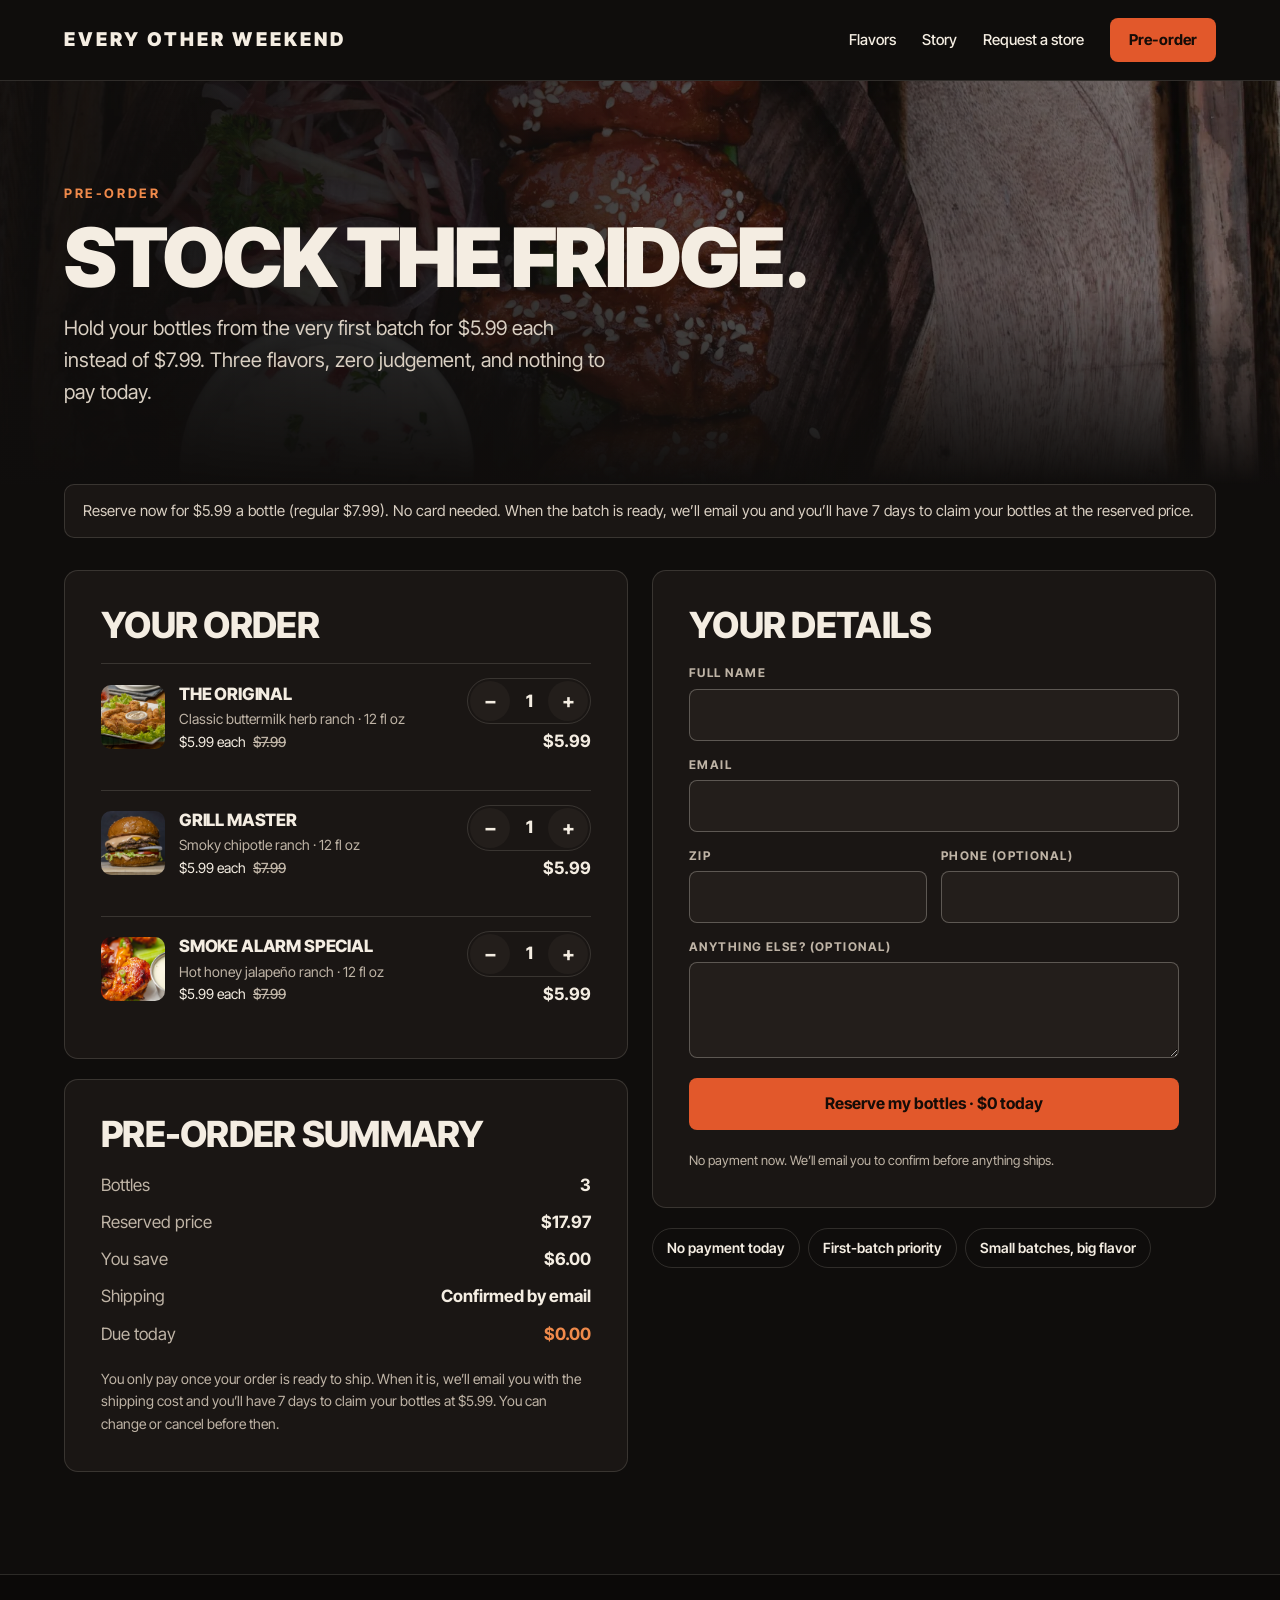
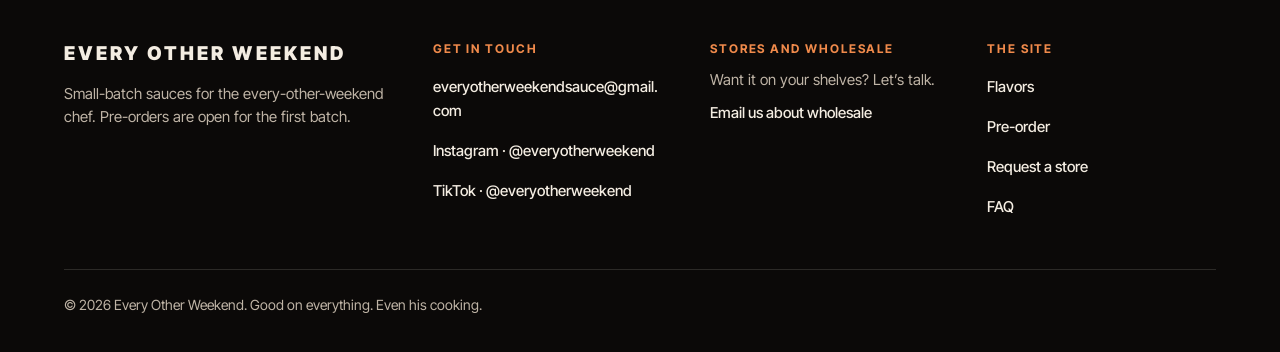
==== commit 283baa47: "Reserve price $5.99 with 7-day claim window; photo spots on live site; confirmation emails (off unti" ====
--- a/preorder.html
+++ b/preorder.html
@@ -4,10 +4,18 @@
 <meta charset="utf-8">
 <meta name="viewport" content="width=device-width, initial-scale=1">
 <title>Pre-order — Every Other Weekend</title>
-<meta name="description" content="Every Other Weekend: a ranch-style sauce for the every-other-weekend chef. Three flavors, pre-orders open.">
+<meta name="description" content="Hold your bottles from the very first batch for $5.99 each instead of $7.99. Three flavors, zero judgement, and nothing to pay today.">
 <meta property="og:title" content="Pre-order — Every Other Weekend">
-<meta property="og:description" content="Every Other Weekend: a ranch-style sauce for the every-other-weekend chef. Three flavors, pre-orders open.">
+<meta property="og:description" content="Hold your bottles from the very first batch for $5.99 each instead of $7.99. Three flavors, zero judgement, and nothing to pay today.">
 <meta property="og:type" content="website">
+<meta property="og:url" content="https://everyotherweekendco.netlify.app/preorder.html">
+<meta property="og:image" content="https://everyotherweekendco.netlify.app/img/og-share.jpg">
+<meta property="og:image:width" content="1200">
+<meta property="og:image:height" content="630">
+<meta property="og:image:alt" content="Every Other Weekend: good on everything. Pre-order, $0 today.">
+<meta name="twitter:card" content="summary_large_image">
+<link rel="icon" href="img/favicon.png" type="image/png">
+<link rel="apple-touch-icon" href="img/favicon.png">
 <meta name="theme-color" content="#0F0D0C">
 <link rel="preconnect" href="https://fonts.googleapis.com">
 <link rel="preconnect" href="https://fonts.gstatic.com" crossorigin="anonymous">
@@ -35,20 +43,20 @@
 <div class="wrap band-inner">
 <p class="eyebrow">Pre-order</p>
 <h1 class="h-display">Stock the fridge.</h1>
-<p class="lede band-lede">Hold your bottles from the very first batch. Three flavors, zero judgement, and nothing to pay today.</p>
+<p class="lede band-lede">Hold your bottles from the very first batch for $5.99 each instead of $7.99. Three flavors, zero judgement, and nothing to pay today.</p>
 </div>
 </section>
 <div class="wrap">
-<p class="note-strip">Pre-sale: no card needed. We’ll email you to confirm your order and the ship date before you pay anything.</p>
-</div>
-
-<div data-if="placed">
+<p class="note-strip">Reserve now for $5.99 a bottle (regular $7.99). No card needed. When the batch is ready, we’ll email you and you’ll have 7 days to claim your bottles at the reserved price.</p>
+</div>
+
+<div data-if="placed" hidden>
 <section class="wrap section-sm">
 <div class="card card-pad stack done-card">
 <p class="eyebrow">Pre-order <span data-t="orderNo"></span></p>
 <h2 class="h-section">Your bottles are on hold.</h2>
-<p class="lede">We’re holding <span data-t="summary"></span> for you<span data-t="nComma"></span>. We’ll email you to confirm your order and ship date before you pay anything.</p>
-<p class="price"><span data-t="subtotal"></span> at launch · $0.00 today</p>
+<p class="lede">We’re holding <span data-t="summary"></span> for you<span data-t="nComma"></span> at $5.99 a bottle. When the batch is ready, we’ll email you and you’ll have 7 days to claim them at that price. Nothing to pay before then.</p>
+<p class="price"><span data-t="subtotal"></span> reserved price · $0.00 today</p>
 <p class="muted">Questions? Email <a href="mailto:everyotherweekendsauce@gmail.com?subject=Pre-order">everyotherweekendsauce@gmail.com</a> with what you’d like, or DM <a href="https://www.instagram.com/everyotherweekend/" target="_blank" rel="noopener">@everyotherweekend</a>.</p>
 <div class="row-tight">
 <button type="button" class="btn btn-primary btn-sm" data-share>Know someone who grills? Send them this</button>
@@ -68,7 +76,7 @@
 <div data-if="has1">
 <div class="line-item">
 <img class="thumb" src="img/flavor-original.jpg" alt="" width="900" height="675" loading="lazy">
-<div class="li-info"><p class="li-name">The Original</p><p class="muted li-sub">Classic buttermilk herb ranch · 12 fl oz</p><p class="li-sub">$7.99 each</p></div>
+<div class="li-info"><p class="li-name">The Original</p><p class="muted li-sub">Classic buttermilk herb ranch · 12 fl oz</p><p class="li-sub">$5.99 each <s class="price-was">$7.99</s></p></div>
 <div class="stepper"><button type="button" class="step" data-click="dec1" aria-label="Fewer The Original">−</button><span class="qty"><span data-t="q1"></span></span><button type="button" class="step" data-click="inc1" aria-label="More The Original">+</button></div>
 <p class="li-total"><span data-t="l1"></span></p>
 </div>
@@ -76,7 +84,7 @@
 <div data-if="has2">
 <div class="line-item">
 <img class="thumb" src="img/flavor-grill.jpg" alt="" width="900" height="675" loading="lazy">
-<div class="li-info"><p class="li-name">Grill Master</p><p class="muted li-sub">Smoky chipotle ranch · 12 fl oz</p><p class="li-sub">$7.99 each</p></div>
+<div class="li-info"><p class="li-name">Grill Master</p><p class="muted li-sub">Smoky chipotle ranch · 12 fl oz</p><p class="li-sub">$5.99 each <s class="price-was">$7.99</s></p></div>
 <div class="stepper"><button type="button" class="step" data-click="dec2" aria-label="Fewer Grill Master">−</button><span class="qty"><span data-t="q2"></span></span><button type="button" class="step" data-click="inc2" aria-label="More Grill Master">+</button></div>
 <p class="li-total"><span data-t="l2"></span></p>
 </div>
@@ -84,7 +92,7 @@
 <div data-if="has3">
 <div class="line-item">
 <img class="thumb" src="img/flavor-smoke.jpg" alt="" width="900" height="675" loading="lazy">
-<div class="li-info"><p class="li-name">Smoke Alarm Special</p><p class="muted li-sub">Hot honey jalapeño ranch · 12 fl oz</p><p class="li-sub">$7.99 each</p></div>
+<div class="li-info"><p class="li-name">Smoke Alarm Special</p><p class="muted li-sub">Hot honey jalapeño ranch · 12 fl oz</p><p class="li-sub">$5.99 each <s class="price-was">$7.99</s></p></div>
 <div class="stepper"><button type="button" class="step" data-click="dec3" aria-label="Fewer Smoke Alarm Special">−</button><span class="qty"><span data-t="q3"></span></span><button type="button" class="step" data-click="inc3" aria-label="More Smoke Alarm Special">+</button></div>
 <p class="li-total"><span data-t="l3"></span></p>
 </div>
@@ -100,11 +108,12 @@
 <h2 class="h-card">Pre-order summary</h2>
 <dl class="summary">
 <dt>Bottles</dt><dd><span data-t="count"></span></dd>
-<dt>Price at launch</dt><dd><span data-t="subtotal"></span></dd>
+<dt>Reserved price</dt><dd><span data-t="subtotal"></span></dd>
+<dt>You save</dt><dd><span data-t="saved"></span></dd>
 <dt>Shipping</dt><dd>Confirmed by email</dd>
 <dt>Due today</dt><dd class="due">$0.00</dd>
 </dl>
-<p class="muted small">You only pay once your order is ready to ship. We’ll confirm shipping cost and the date first, and you can change or cancel before then.</p>
+<p class="muted small">You only pay once your order is ready to ship. When it is, we’ll email you with the shipping cost and you’ll have 7 days to claim your bottles at $5.99. You can change or cancel before then.</p>
 </div>
 </div>
 <div class="stack">
@@ -165,7 +174,7 @@
 <script src="eow.js"></script>
 <script>
 class Component extends DCLogic {
-cfg() { return { price: 7.99, names: { 1: 'The Original', 2: 'Grill Master', 3: 'Smoke Alarm Special' } }; }
+cfg() { return { price: 5.99, regular: 7.99, names: { 1: 'The Original', 2: 'Grill Master', 3: 'Smoke Alarm Special' } }; }
 money(n) { return '$' + n.toFixed(2); }
 st() {
 if (!this._ord) this._ord = 'EOW-' + (1000 + Math.floor(Math.random() * 9000));
@@ -198,7 +207,7 @@
 q.split('&').forEach(function (kv) { var i = kv.indexOf('='); parts[kv.slice(0, i)] = decodeURIComponent(kv.slice(i + 1)); });
 var s = self.st(), reply = String(s.nEmail || s.email || '').trim();
 self.setState({ sending: true, sendFailed: false, err: '' });
-eowSend(parts.subject || 'Website form', parts.body || '', reply).then(function () {
+eowSend(parts.subject || 'Website form', parts.body || '', reply, 'preorder').then(function () {
 var o = after(); o.sending = false; o.sendFailed = false; self.setState(o);
 try { var box = document.querySelector('[data-form]'); (box ? box.parentElement : document.body).scrollIntoView({ behavior: 'smooth', block: 'center' }); } catch (x) {}
 }, function () {
@@ -215,11 +224,11 @@
 var href = this.mailHref('Pre-order ' + s.orderNo + ': ' + (s.name.trim() || 'new order'), [
 'Hi Every Other Weekend!', '', 'I’d like to pre-order from the first batch:', ''
 ].concat(lines.map(function (l) { return '  ' + l; })).concat([
-'', 'Bottles: ' + count + ' (' + money(subtotal) + ' at launch, $0 today)', '',
+'', 'Bottles: ' + count + ' (' + money(subtotal) + ' reserved price, $0 today)', '',
 'Name: ' + (s.name.trim() || '-'), 'Email: ' + (s.email.trim() || '-'), 'ZIP: ' + (s.zip || '-'), 'Phone: ' + (s.phone.trim() || '-'),
 'Note: ' + (s.note.trim() || '-'), '', 'Pre-order number: ' + s.orderNo, '(Sent from the Every Other Weekend website)']));
 var v = { placed: s.placed, notPlaced: !s.placed, empty: count === 0, orderNo: s.orderNo, err: s.err, hasErr: !!s.err,
-count: count, subtotal: money(subtotal), orderHref: href, summary: lines.join(', ') || 'nothing yet',
+count: count, subtotal: money(subtotal), saved: money(count * (C.regular - C.price)), orderHref: href, summary: lines.join(', ') || 'nothing yet',
 nComma: s.name.trim() ? ', ' + s.name.trim().split(/\s+/)[0] : '',
 place: this.submitter(function () {
 var c = self.st(), miss = [];
--- a/sub.css
+++ b/sub.css
@@ -43,4 +43,5 @@
 .steps li { display: flex; gap: 14px; align-items: flex-start; }
 .steps li > span:last-child { display: flex; flex-direction: column; gap: 2px; }
 .step-n { flex: none; width: 36px; height: 36px; border-radius: 50%; display: inline-flex; align-items: center; justify-content: center; background: var(--ember); color: var(--on-ember); font-weight: 900; }
-.cta-card { background: radial-gradient(ellipse 80% 90% at 100% 0%, rgba(226,88,43,0.2), rgba(26,22,20,0) 70%), var(--surface); }
+.cta-card { background: var(--surface); }
+.price-was { color: var(--muted); font-weight: 500; margin-left: 4px; }
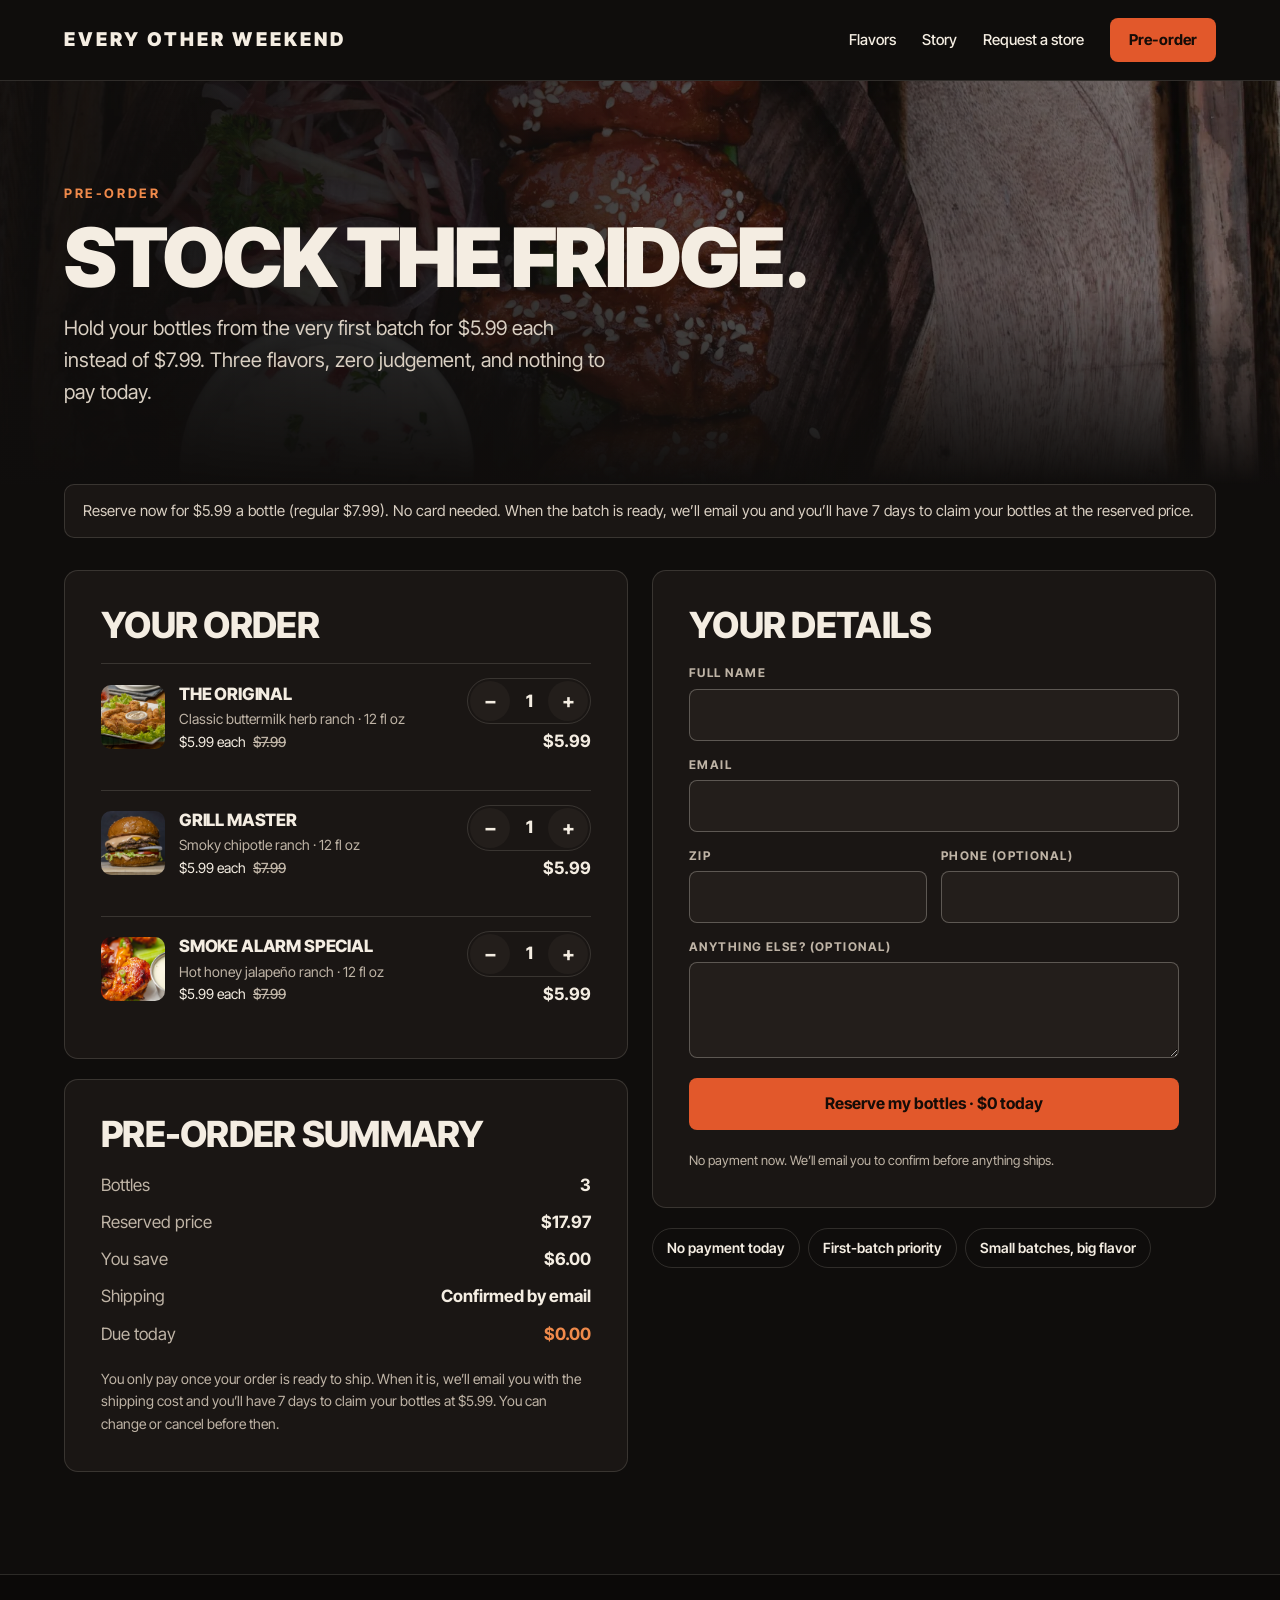
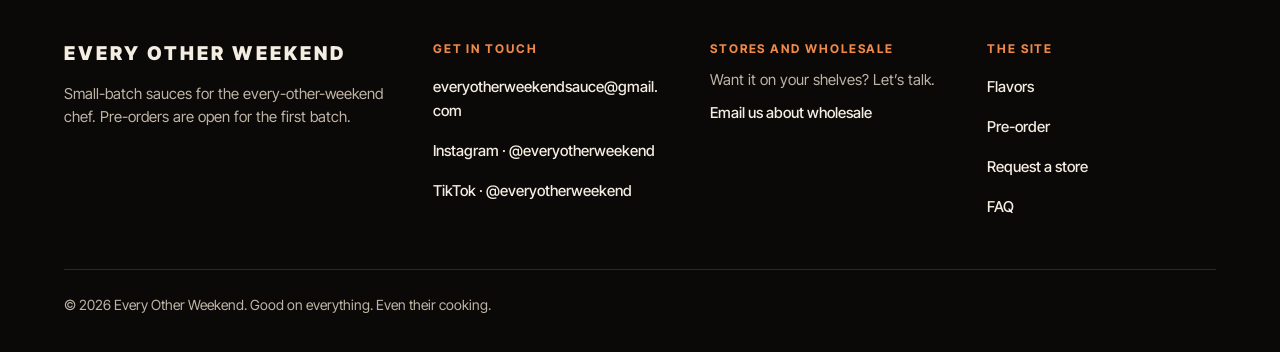
==== commit 8c8e3f1e: "Bigger brand name in hero, smaller tagline, 'their' cooking; turn on confirmation emails Co-Authored" ====
--- a/preorder.html
+++ b/preorder.html
@@ -167,7 +167,7 @@
 <a href="index.html#faq">FAQ</a>
 </div>
 </div>
-<p class="legal">© 2026 Every Other Weekend. Good on everything. Even his cooking.</p>
+<p class="legal">© 2026 Every Other Weekend. Good on everything. Even their cooking.</p>
 </div>
 </footer>
 </div>
